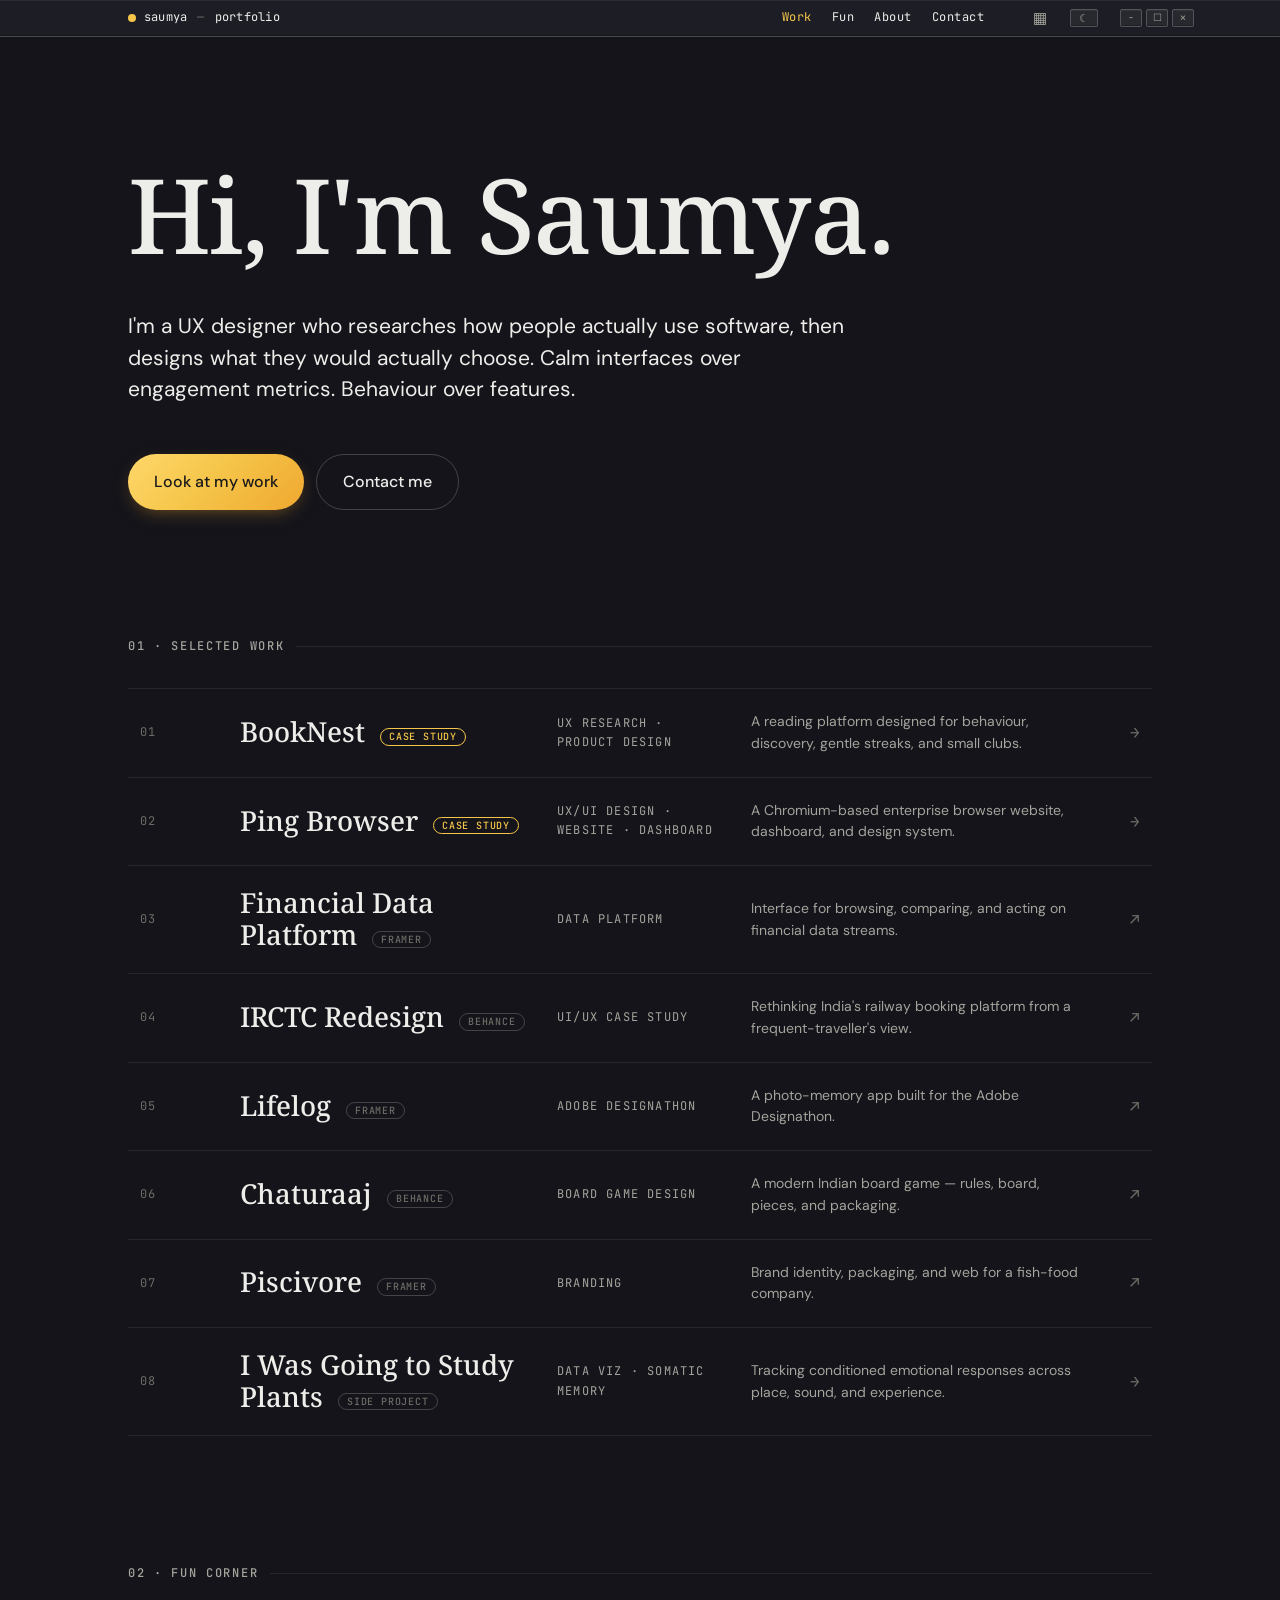
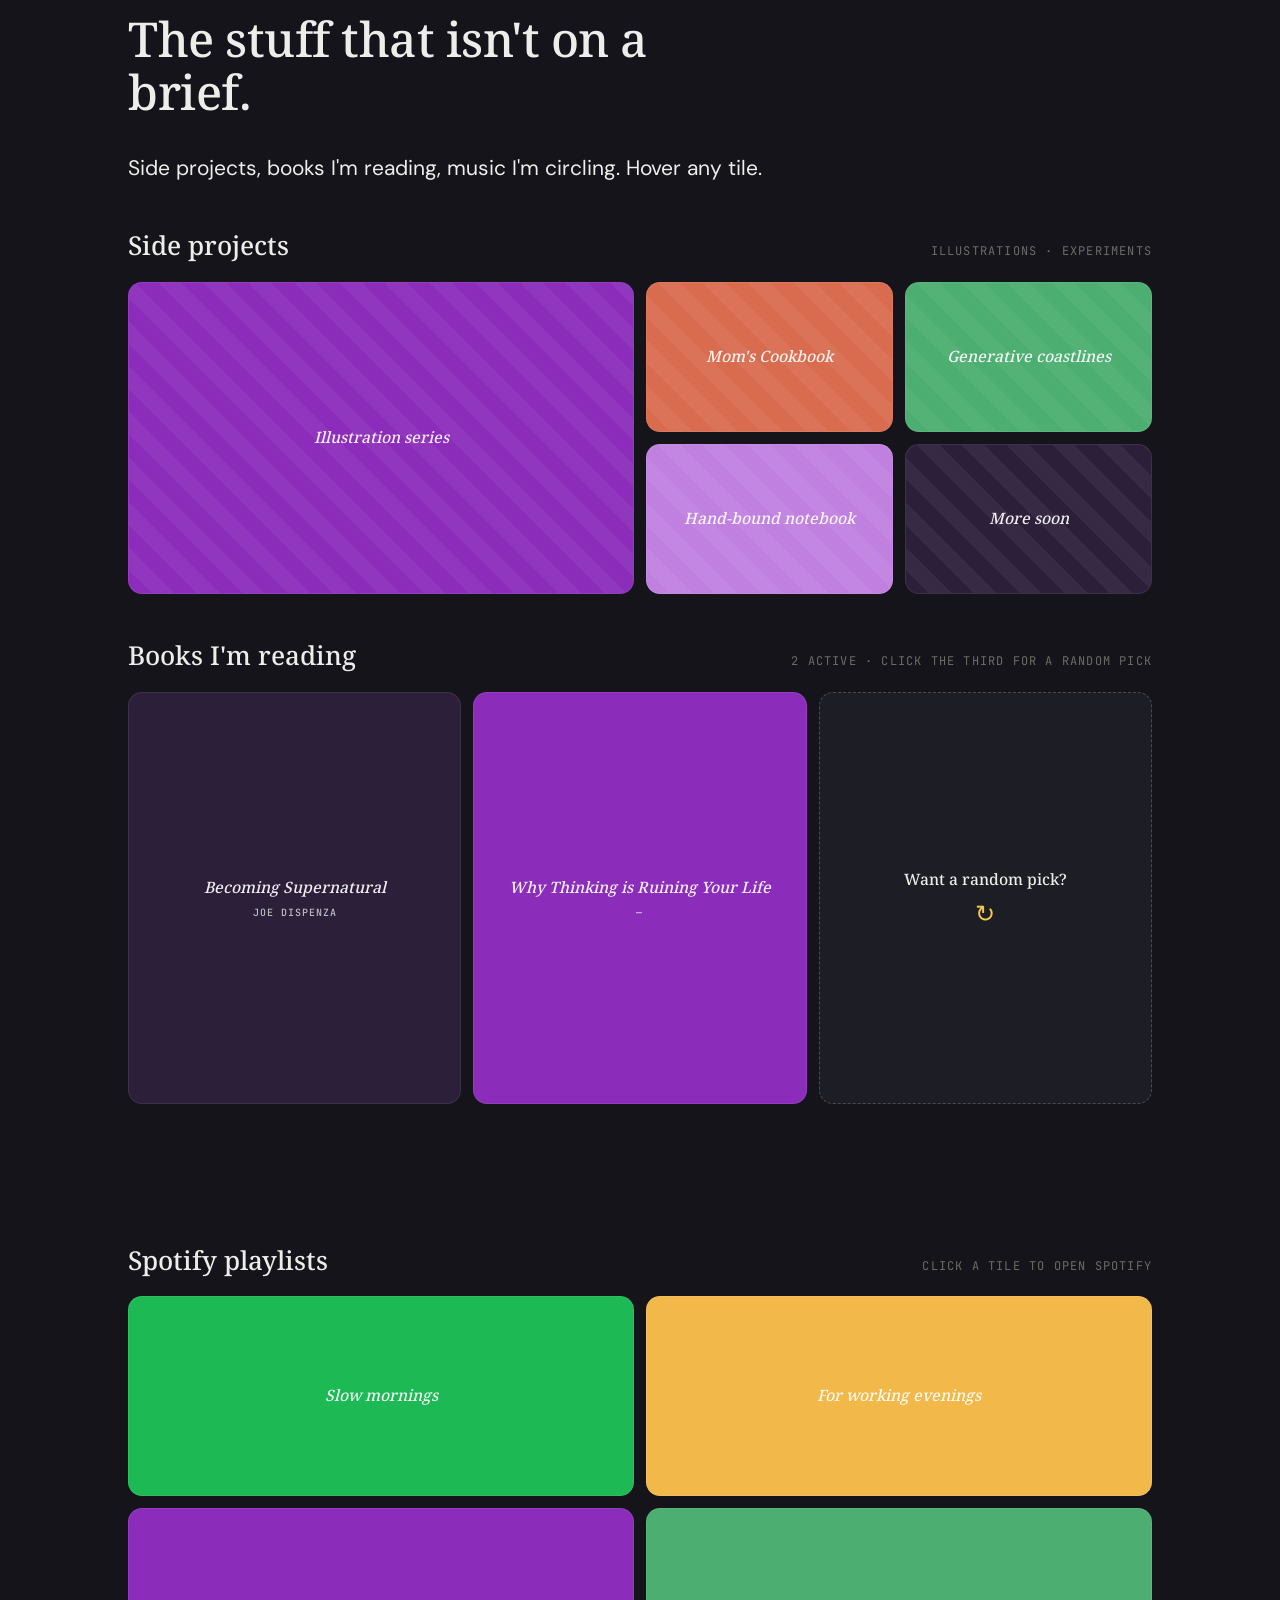
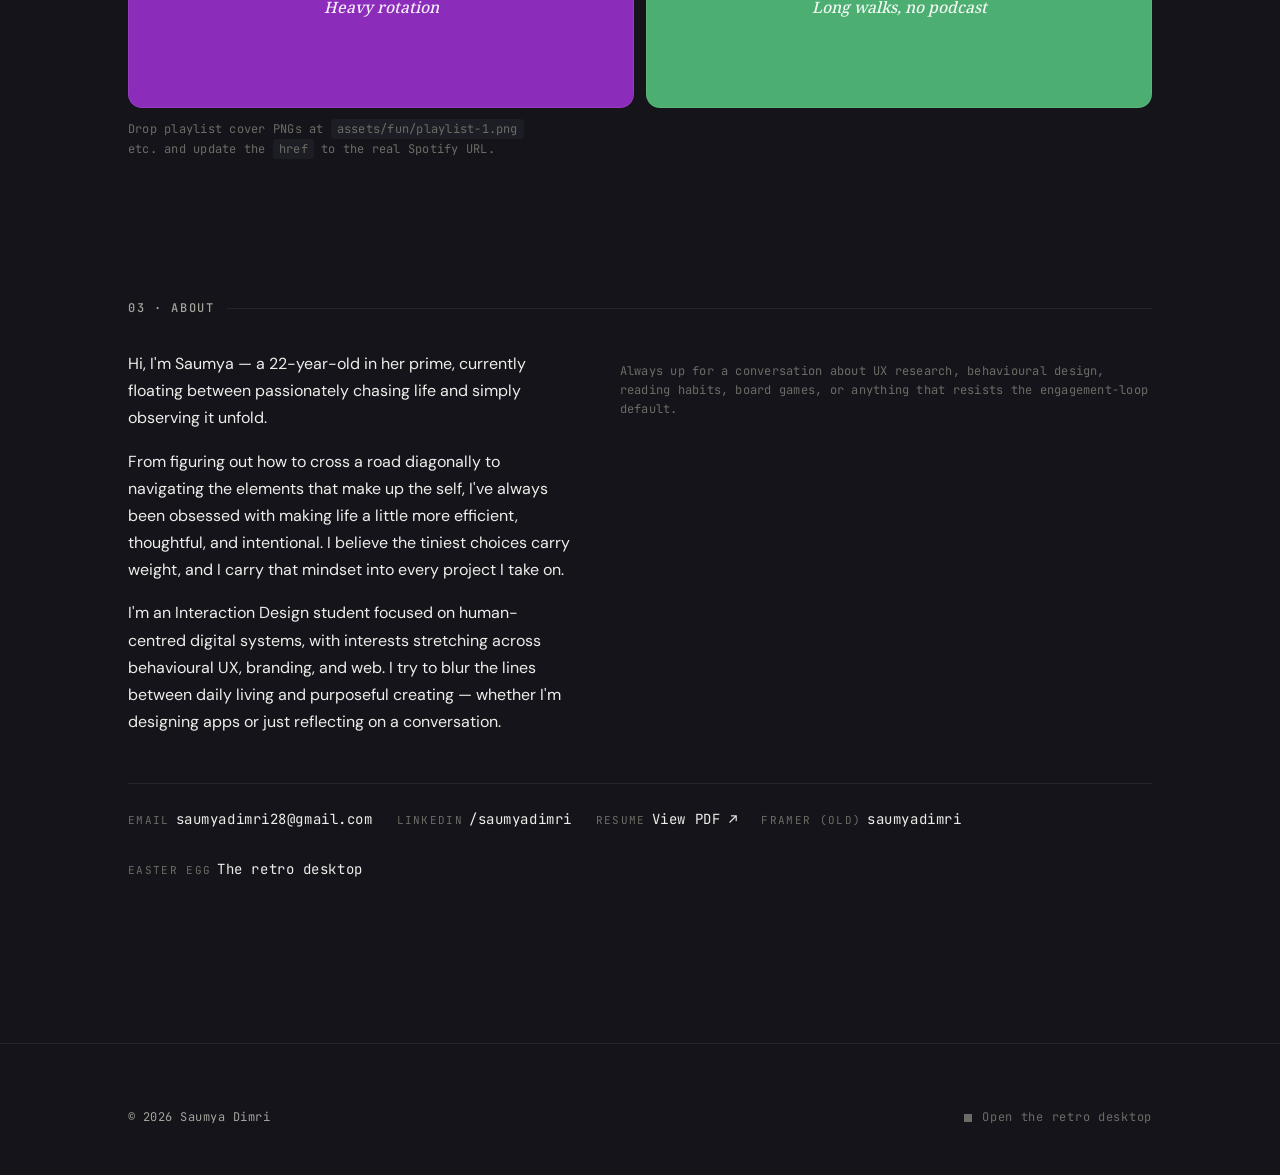
==== index.html @ f55a9c48 "new" ====
<!DOCTYPE html>
<html lang="en">
<head>
  <meta charset="UTF-8" />
  <meta name="viewport" content="width=device-width, initial-scale=1.0" />
  <title>Saumya Dimri — Portfolio</title>
  <link rel="preconnect" href="https://fonts.googleapis.com">
  <link rel="preconnect" href="https://fonts.gstatic.com" crossorigin>
  <link href="https://fonts.googleapis.com/css2?family=DM+Sans:opsz,wght@9..40,400;9..40,500;9..40,600;9..40,700&family=Noto+Serif+Lao:wght@300;400;500;600;700&family=JetBrains+Mono:wght@400;500&display=swap" rel="stylesheet">
  <link rel="stylesheet" href="design-system.css">
  <style>
    /* ─────────────────────────────────────────────
       Homepage-specific styles
       Built on design-system tokens. Editorial layout.
       ───────────────────────────────────────────── */

    /* ---- View mode toggle & switching ---- */
    .tb-view {
      display: flex;
      align-items: center;
      justify-content: center;
      width: 28px;
      height: 28px;
      padding: 0;
      background: transparent;
      border: 0;
      cursor: pointer;
      color: var(--ink-soft);
      transition: color 0.2s;
      position: relative;
    }
    .tb-view:hover { color: var(--ink); }
    .tb-view .glyph {
      position: absolute;
      font-size: 15px;
      transition: opacity 0.3s, transform 0.3s;
    }
    /* Default: scroll mode, show desktop icon */
    .tb-view .icon-scroll { opacity: 0; transform: scale(0.8); }
    .tb-view .icon-desktop { opacity: 1; transform: scale(1); }
    /* Desktop mode active: show scroll icon */
    [data-view="desktop"] .tb-view .icon-scroll { opacity: 1; transform: scale(1); }
    [data-view="desktop"] .tb-view .icon-desktop { opacity: 0; transform: scale(0.8); }

    /* Hide scroll layout in desktop mode */
    [data-view="desktop"] .scroll-layout { display: none; }
    /* Hide desktop layout in scroll mode (default) */
    .desktop-layout { display: none; }
    [data-view="desktop"] .desktop-layout { display: flex; }

    /* ---- Hero ---- */
    .home-hero { padding-block: var(--sp-32) var(--sp-16); }
    .home-hero .display { line-height: 1.02; font-size: clamp(3.25rem, 7vw + 1rem, 6.5rem); }
    .home-hero .subtitle {
      font-family: var(--font-display);
      font-style: italic;
      font-weight: 300;
      font-size: clamp(1.25rem, 0.6vw + 1rem, 1.625rem);
      color: var(--ink-soft);
      margin-top: var(--sp-3);
    }
    .home-hero .lead { margin-top: var(--sp-10); max-width: 52ch; }

    /* Hero CTAs */
    .hero-ctas {
      display: flex;
      gap: var(--sp-3);
      flex-wrap: wrap;
      margin-top: var(--sp-12);
    }
    .cta {
      display: inline-flex;
      align-items: center;
      gap: 8px;
      padding: 14px 26px;
      font-family: var(--font-body);
      font-size: 1rem;
      font-weight: 500;
      text-decoration: none;
      border-radius: 999px;
      transition: transform 0.25s ease, background 0.3s ease, color 0.2s ease, box-shadow 0.3s ease, border-color 0.25s ease;
      will-change: transform;
    }

    /* Primary — subtle amber gradient, always dark text for readability */
    .cta-primary {
      background: linear-gradient(135deg, #ffd76b 0%, #f5c64a 45%, #f0a830 100%);
      color: #1a1a1a;
      box-shadow: 0 6px 20px -8px rgba(245, 168, 48, 0.55);
    }
    .cta-primary:hover {
      transform: translateY(-2px);
      background: linear-gradient(135deg, #ffe084 0%, #f7cf55 45%, #f3b13c 100%);
      box-shadow: 0 14px 32px -10px rgba(245, 168, 48, 0.65);
      color: #1a1a1a;
    }
    .cta-primary:active { transform: translateY(0); }

    /* Secondary — ghost */
    .cta-ghost {
      background: transparent;
      color: var(--ink);
      border: 1px solid var(--rule-strong);
    }
    .cta-ghost:hover {
      background: var(--ink);
      color: var(--paper);
      transform: translateY(-2px);
      border-color: var(--ink);
    }

    /* Pulsing live dot accent */
    .live-dot {
      display: inline-block;
      width: 8px; height: 8px;
      border-radius: 50%;
      background: var(--accent);
      margin-right: 6px;
      vertical-align: 2px;
      animation: live 2.4s ease-in-out infinite;
    }
    @keyframes live {
      0%, 100% { opacity: 1; transform: scale(1); }
      50% { opacity: 0.5; transform: scale(0.85); }
    }
    @media (prefers-reduced-motion: reduce) {
      .live-dot { animation: none; }
    }

    /* ---- Section markers (reused from design system, with bigger heading) ---- */
    .home-section { padding-block: var(--sp-16); }
    .home-section h2.h1 { margin-top: var(--sp-2); margin-bottom: var(--sp-8); }

    /* ---- Featured case study cards ---- */
    .featured {
      display: grid;
      grid-template-columns: 1.1fr 1fr;
      gap: var(--sp-12);
      align-items: center;
      padding-block: var(--sp-6);
      border-bottom: 1px solid var(--rule);
    }
    .featured:last-of-type { border-bottom: none; }
    /* Alternate: flip image to right on even cards */
    .featured.flip { grid-template-columns: 1fr 1.1fr; }
    .featured.flip .featured-text { order: -1; }
    @media (max-width: 860px) {
      .featured,
      .featured.flip { grid-template-columns: 1fr; gap: var(--sp-6); }
      .featured.flip .featured-text { order: 0; }
    }
    .featured a { text-decoration: none; color: inherit; display: block; }

    /* Work row thumbnails */
    .work-row .work-thumb {
      grid-area: thumb;
      width: 0;
      height: 0;
      object-fit: cover;
      border-radius: 6px;
      border: 1px solid var(--rule);
      background:
        linear-gradient(135deg, rgba(245, 198, 74, 0.2), rgba(76, 174, 112, 0.12)),
        var(--paper-2);
      flex-shrink: 0;
      display: block;
      opacity: 0;
      pointer-events: none;
      transform: translateX(-8px) scale(0.96);
      box-shadow: 0 18px 42px -18px rgba(0, 0, 0, 0.55);
      transition:
        width 0.26s ease,
        height 0.26s ease,
        opacity 0.22s ease,
        transform 0.26s ease;
    }
    .featured .featured-art {
      border-radius: var(--r-3);
      overflow: hidden;
      background: var(--paper-2);
      transition: transform 0.5s cubic-bezier(0.34, 1.4, 0.64, 1), box-shadow 0.4s ease;
    }
    .featured a:hover .featured-art {
      transform: translateY(-4px);
      box-shadow: 0 24px 56px -16px rgba(0,0,0,0.5);
    }
    .featured img { width: 100%; height: auto; display: block; }
    .featured-text .case-title {
      font-family: var(--font-display);
      font-weight: 500;
      font-size: clamp(2rem, 2.6vw + 1rem, 3rem);
      line-height: 1.05;
      color: var(--ink);
      margin: var(--sp-3) 0 var(--sp-4);
    }
    .featured-text .case-meta {
      font-family: var(--font-mono);
      font-size: var(--fs-meta);
      letter-spacing: 0.1em;
      text-transform: uppercase;
      color: var(--ink-soft);
      margin-bottom: var(--sp-4);
    }
    .featured-text .case-desc {
      font-size: var(--fs-lead);
      line-height: 1.55;
      color: var(--ink);
      max-width: 50ch;
      margin-bottom: var(--sp-6);
    }
    .featured-text .case-cta {
      display: inline-flex;
      align-items: center;
      gap: 8px;
      font-family: var(--font-mono);
      font-size: var(--fs-small);
      letter-spacing: 0.08em;
      text-transform: uppercase;
      color: var(--ink);
      text-decoration: none;
      padding-bottom: 4px;
      border-bottom: 1px solid var(--ink);
      transition: color 0.2s, border-color 0.2s, transform 0.2s;
    }
    .featured-text a:hover .case-cta {
      color: var(--accent-ink);
      border-color: var(--accent);
      transform: translateX(4px);
    }

    /* ---- Editorial work list ---- */
    .work-list {
      margin-top: var(--sp-6);
      border-top: 1px solid var(--rule);
    }
    .work-row {
      position: relative;
      display: grid;
      grid-template-columns: 52px 0 minmax(190px, 1fr) 170px minmax(220px, 1.15fr) 28px;
      grid-template-areas: "idx thumb name cat blurb arrow";
      gap: var(--sp-6);
      align-items: center;
      padding: calc(var(--sp-5) + 2px) var(--sp-3);
      border-bottom: 1px solid var(--rule);
      text-decoration: none;
      color: inherit;
      transition:
        background 0.24s ease,
        grid-template-columns 0.28s ease;
    }
    /* Stronger hover state: accent left bar + bg shift + color flip */
    .work-row::before {
      content: '';
      position: absolute;
      left: 0; top: 0; bottom: 0;
      width: 3px;
      background: var(--accent);
      transform: scaleY(0);
      transform-origin: top;
      transition: transform 0.24s ease;
    }
    .work-row:hover,
    .work-row:focus-visible {
      background: var(--paper-2);
      grid-template-columns: 52px 132px minmax(170px, 0.85fr) 150px minmax(180px, 0.95fr) 28px;
    }
    .work-row:hover::before { transform: scaleY(1); }
    .work-row:hover .work-thumb,
    .work-row:focus-visible .work-thumb {
      width: 132px;
      height: 82px;
      opacity: 1;
      transform: translateX(0) scale(1);
    }
    .work-row .idx {
      grid-area: idx;
      font-family: var(--font-mono);
      font-size: var(--fs-meta);
      color: var(--ink-faint);
      letter-spacing: 0.08em;
      transition: color 0.3s;
    }
    .work-row:hover .idx { color: var(--accent); }
    .work-row .name {
      grid-area: name;
      font-family: var(--font-display);
      font-weight: 500;
      font-size: clamp(1.375rem, 0.9vw + 1rem, 1.875rem);
      color: var(--ink);
      line-height: 1.15;
      transition: color 0.3s;
    }
    .work-row:hover .name { color: var(--accent-ink); }
    [data-theme="dark"] .work-row:hover .name,
    :root:not([data-theme="light"]) .work-row:hover .name { color: var(--accent); }
    .work-row .cat {
      grid-area: cat;
      font-family: var(--font-mono);
      font-size: var(--fs-meta);
      letter-spacing: 0.1em;
      text-transform: uppercase;
      color: var(--ink-soft);
    }
    .work-row .blurb {
      grid-area: blurb;
      font-size: var(--fs-small);
      line-height: 1.55;
      color: var(--ink-soft);
    }
    .work-row .arrow {
      grid-area: arrow;
      font-family: var(--font-mono);
      color: var(--ink-faint);
      transition: transform 0.24s ease, color 0.24s ease;
      text-align: right;
    }
    .work-row:hover .arrow { color: var(--accent); transform: translateX(3px); }
    .work-row .ext-tag {
      display: inline-block;
      font-family: var(--font-mono);
      font-size: 0.625rem;
      padding: 2px 8px;
      border: 1px solid var(--rule-strong);
      border-radius: 999px;
      color: var(--ink-faint);
      letter-spacing: 0.08em;
      text-transform: uppercase;
      margin-left: 8px;
      vertical-align: 2px;
    }
    .work-row .ext-tag.featured {
      color: var(--accent);
      border-color: var(--accent);
    }
    @media (max-width: 860px) {
      .work-row {
        grid-template-columns: 40px 1fr 24px;
        grid-template-areas:
          "idx name arrow"
          ".   cat  ."
          ".   blurb .";
        row-gap: var(--sp-2);
      }
      .work-row .idx   { grid-area: idx; }
      .work-row .work-thumb {
        display: none;
      }
      .work-row .name  { grid-area: name; }
      .work-row .cat   { grid-area: cat; }
      .work-row .blurb { grid-area: blurb; }
      .work-row .arrow { grid-area: arrow; align-self: start; }
    }


    /* ---- Fun Corner — bento style ---- */
    .fun-sub { margin-top: var(--sp-12); }
    .fun-cat-head {
      display: flex;
      align-items: baseline;
      justify-content: space-between;
      gap: var(--sp-4);
      margin-bottom: var(--sp-5);
      flex-wrap: wrap;
    }
    .fun-cat-head h3 {
      font-family: var(--font-display);
      font-weight: 500;
      font-size: clamp(1.25rem, 0.8vw + 1rem, 1.625rem);
      line-height: 1.15;
      margin: 0;
      color: var(--ink);
    }
    .fun-cat-head .meta {
      font-family: var(--font-mono);
      font-size: var(--fs-meta);
      letter-spacing: 0.1em;
      text-transform: uppercase;
      color: var(--ink-faint);
    }

    /* Bento grid */
    .bento {
      display: grid;
      gap: var(--sp-3);
    }
    .bento.cols-4 { grid-template-columns: repeat(4, 1fr); grid-auto-rows: 150px; }
    .bento.cols-3 { grid-template-columns: repeat(3, 1fr); grid-auto-rows: 200px; }
    .bento.cols-2 { grid-template-columns: repeat(2, 1fr); grid-auto-rows: 200px; }
    @media (max-width: 720px) {
      .bento.cols-4, .bento.cols-3 { grid-template-columns: repeat(2, 1fr); }
      .bento.cols-2 { grid-template-columns: 1fr; }
      .bento-tile.lg, .bento-tile.wide, .bento-tile.tall {
        grid-column: span 2; grid-row: span 1;
      }
      .bento-tile.tall { grid-row: span 2; grid-column: span 1; }
    }

    .bento-tile {
      position: relative;
      border-radius: 14px;
      overflow: hidden;
      background: var(--c, var(--paper-2));
      border: 1px solid var(--rule);
      display: block;
      text-decoration: none;
      color: inherit;
      transition: transform 0.4s cubic-bezier(0.34, 1.4, 0.64, 1), border-color 0.3s;
      cursor: pointer;
    }
    .bento-tile:hover { transform: translateY(-4px); border-color: var(--rule-strong); }
    .bento-tile.lg   { grid-column: span 2; grid-row: span 2; }
    .bento-tile.wide { grid-column: span 2; }
    .bento-tile.tall { grid-row: span 2; }

    /* Background image (cover) */
    .bento-tile .bg-img {
      position: absolute;
      inset: 0;
      width: 100%;
      height: 100%;
      object-fit: cover;
      display: block;
      transition: transform 0.7s ease;
      z-index: 1;
    }
    .bento-tile:hover .bg-img { transform: scale(1.06); }

    /* Stand-in visual when image is missing */
    .bento-tile .stand-in {
      position: absolute;
      inset: 0;
      display: flex;
      flex-direction: column;
      align-items: center;
      justify-content: center;
      gap: var(--sp-1);
      padding: var(--sp-4);
      text-align: center;
      font-family: var(--font-display);
      font-weight: 500;
      font-style: italic;
      font-size: clamp(0.875rem, 0.6vw + 0.5rem, 1.25rem);
      color: rgba(255,255,255,0.92);
      line-height: 1.3;
      z-index: 0;
    }
    .bento-tile .stand-in .author {
      font-family: var(--font-mono);
      font-style: normal;
      font-size: 0.625rem;
      letter-spacing: 0.1em;
      text-transform: uppercase;
      color: rgba(255,255,255,0.7);
      margin-top: 4px;
    }

    /* Subtle diagonal pattern over solid-color tiles */
    .bento-tile.pattern::before {
      content: '';
      position: absolute; inset: 0;
      background:
        repeating-linear-gradient(45deg, transparent 0, transparent 16px,
                                  rgba(255,255,255,0.05) 16px, rgba(255,255,255,0.05) 32px);
      z-index: 0;
    }

    /* Hover overlay — description appears over the image */
    .bento-tile .overlay {
      position: absolute;
      inset: 0;
      display: flex;
      flex-direction: column;
      justify-content: flex-end;
      padding: var(--sp-4);
      color: #fff;
      background: linear-gradient(to top,
                                  rgba(15,15,20,0.94) 0%,
                                  rgba(15,15,20,0.6) 45%,
                                  rgba(15,15,20,0.1) 80%,
                                  transparent 100%);
      opacity: 0;
      transform: translateY(6px);
      transition: opacity 0.35s ease, transform 0.4s cubic-bezier(0.34, 1.4, 0.64, 1);
      z-index: 3;
    }
    .bento-tile:hover .overlay { opacity: 1; transform: translateY(0); }
    .bento-tile .overlay h4 {
      font-family: var(--font-display);
      font-weight: 500;
      font-size: 1.125rem;
      line-height: 1.2;
      margin: 0 0 4px;
      color: #fff;
    }
    .bento-tile .overlay p {
      font-size: 0.8125rem;
      line-height: 1.45;
      margin: 0;
      color: rgba(255,255,255,0.88);
    }

    /* Click-for-rec interactive tile */
    .bento-tile.is-button {
      background: var(--paper-2);
      border: 1px dashed var(--rule-strong);
      cursor: pointer;
    }
    .bento-tile.is-button .stand-in { color: var(--ink); font-style: normal; }
    .bento-tile.is-button .stand-in .arrow {
      font-family: var(--font-mono);
      font-style: normal;
      color: var(--accent);
      font-size: 1.5rem;
      line-height: 1;
      margin-top: var(--sp-2);
      transition: transform 0.3s cubic-bezier(0.34, 1.56, 0.64, 1);
    }
    .bento-tile.is-button:hover .stand-in .arrow { transform: rotate(20deg) translateX(4px); }
    .bento-tile.is-button .overlay {
      background: linear-gradient(to top,
                                  rgba(245,198,74,0.95) 0%,
                                  rgba(245,198,74,0.4) 50%,
                                  transparent 100%);
    }
    .bento-tile.is-button .overlay h4,
    .bento-tile.is-button .overlay p { color: #1a1a1a; }

    /* Book recommendation result */
    .book-rec-result {
      margin-top: var(--sp-4);
      padding: var(--sp-4) var(--sp-5);
      background: var(--paper-2);
      border: 1px solid var(--rule-strong);
      border-radius: var(--r-3);
      font-family: var(--font-body);
      font-size: var(--fs-small);
      line-height: 1.55;
      color: var(--ink);
      max-width: 56ch;
      opacity: 0;
      transform: translateY(6px);
      transition: opacity 0.3s ease, transform 0.4s cubic-bezier(0.34, 1.4, 0.64, 1);
      pointer-events: none;
    }
    .book-rec-result.is-visible {
      opacity: 1; transform: translateY(0); pointer-events: auto;
    }
    .book-rec-result strong { color: var(--accent-ink); }
    [data-theme="dark"] .book-rec-result strong,
    :root:not([data-theme="light"]) .book-rec-result strong { color: var(--accent); }
    .book-rec-result .lbl {
      display: block;
      font-family: var(--font-mono);
      font-size: var(--fs-meta);
      letter-spacing: 0.14em;
      text-transform: uppercase;
      color: var(--ink-faint);
      margin-bottom: var(--sp-1);
    }

    /* ---- About ---- */
    .about .prose { max-width: 60ch; }
    .about .prose p { line-height: 1.7; margin: 0 0 var(--sp-4); }
    .contact-links {
      display: flex;
      flex-wrap: wrap;
      gap: var(--sp-6);
      margin-top: var(--sp-8);
      padding-top: var(--sp-6);
      border-top: 1px solid var(--rule);
    }
    .contact-links a {
      font-family: var(--font-mono);
      font-size: var(--fs-small);
      color: var(--ink);
      text-decoration: none;
      letter-spacing: 0.04em;
      display: inline-flex;
      align-items: baseline;
      gap: 6px;
      border-bottom: 1px solid transparent;
      padding-bottom: 2px;
      transition: color 0.2s, border-color 0.2s;
    }
    .contact-links a:hover { color: var(--accent-ink); border-bottom-color: var(--accent); }
    .contact-links a .platform {
      font-size: 0.6875rem;
      letter-spacing: 0.12em;
      text-transform: uppercase;
      color: var(--ink-faint);
    }

    /* ---- Retro Easter egg link ---- */
    .easter-egg {
      display: inline-flex;
      align-items: center;
      gap: 8px;
      font-family: var(--font-mono);
      font-size: var(--fs-meta);
      color: var(--ink-faint);
      text-decoration: none;
      letter-spacing: 0.06em;
      transition: color 0.2s;
    }
    .easter-egg:hover { color: var(--accent); }
    .easter-egg::before {
      content: '';
      display: inline-block;
      width: 12px; height: 12px;
      background: var(--ink-faint);
      box-shadow: inset 0 0 0 2px var(--paper);
      transition: background 0.2s;
    }
    .easter-egg:hover::before { background: var(--accent); }

    /* ─────────────────────────────────────────────
       Desktop Mode
       ───────────────────────────────────────────── */
    .desktop-layout {
      position: fixed;
      inset: 60px 0 56px 0; /* Below title bar, above taskbar */
      background:
        repeating-linear-gradient(0deg, transparent 0, transparent 39px, rgba(255,255,255,0.02) 39px, rgba(255,255,255,0.02) 40px),
        repeating-linear-gradient(90deg, transparent 0, transparent 39px, rgba(255,255,255,0.02) 39px, rgba(255,255,255,0.02) 40px),
        var(--paper);
      padding: var(--sp-6);
      overflow: hidden;
    }
    [data-theme="light"] .desktop-layout {
      background:
        repeating-linear-gradient(0deg, transparent 0, transparent 39px, rgba(0,0,0,0.02) 39px, rgba(0,0,0,0.02) 40px),
        repeating-linear-gradient(90deg, transparent 0, transparent 39px, rgba(0,0,0,0.02) 39px, rgba(0,0,0,0.02) 40px),
        var(--paper);
    }

    .desktop-folders {
      display: grid;
      grid-template-columns: repeat(auto-fill, 120px);
      grid-auto-rows: 110px;
      gap: var(--sp-4);
      align-content: start;
      justify-content: start;
      padding: var(--sp-4);
    }
    @media (max-width: 600px) {
      .desktop-folders { grid-template-columns: repeat(auto-fill, 100px); grid-auto-rows: 100px; }
    }

    .folder {
      display: flex;
      flex-direction: column;
      align-items: center;
      gap: var(--sp-3);
      cursor: pointer;
      text-decoration: none;
      color: inherit;
      padding: var(--sp-4);
      border-radius: var(--r-3);
      transition: background 0.25s ease, transform 0.3s cubic-bezier(0.34, 1.4, 0.64, 1);
    }
    .folder:hover {
      background: rgba(255,255,255,0.04);
      transform: translateY(-4px);
    }
    [data-theme="light"] .folder:hover { background: rgba(0,0,0,0.03); }

    .folder-icon {
      width: 72px;
      height: 72px;
      background: var(--paper-2);
      border: 1.5px solid var(--rule-strong);
      border-radius: 8px;
      display: flex;
      align-items: center;
      justify-content: center;
      font-size: 2rem;
      color: var(--accent);
      position: relative;
      transition: border-color 0.25s, transform 0.3s cubic-bezier(0.34, 1.4, 0.64, 1);
    }
    .folder:hover .folder-icon {
      border-color: var(--accent);
      transform: scale(1.08);
    }
    .folder-icon::before {
      content: '';
      position: absolute;
      top: -6px;
      left: 8px;
      width: 24px;
      height: 8px;
      background: var(--paper-2);
      border: 1.5px solid var(--rule-strong);
      border-bottom: 0;
      border-radius: 4px 4px 0 0;
      transition: border-color 0.25s;
    }
    .folder:hover .folder-icon::before { border-color: var(--accent); }

    .folder-label {
      font-family: var(--font-body);
      font-size: var(--fs-small);
      font-weight: 500;
      color: var(--ink);
      text-align: center;
      line-height: 1.3;
    }

    /* Modal windows */
    .modal-backdrop {
      position: fixed;
      inset: 0;
      background: rgba(0,0,0,0.65);
      backdrop-filter: blur(4px);
      z-index: 100;
      display: none;
      align-items: center;
      justify-content: center;
      animation: fadeIn 0.25s ease;
    }
    .modal-backdrop.is-open { display: flex; }
    @keyframes fadeIn {
      from { opacity: 0; }
      to { opacity: 1; }
    }

    .modal-window {
      background: var(--paper);
      border: 1px solid var(--rule-strong);
      border-radius: var(--r-3);
      box-shadow: 0 24px 64px -16px rgba(0,0,0,0.7);
      width: 90vw;
      max-width: 900px;
      max-height: 80vh;
      display: flex;
      flex-direction: column;
      animation: slideUp 0.35s cubic-bezier(0.34, 1.4, 0.64, 1);
      overflow: hidden;
    }
    @keyframes slideUp {
      from { opacity: 0; transform: translateY(24px) scale(0.96); }
      to { opacity: 1; transform: translateY(0) scale(1); }
    }

    .modal-titlebar {
      display: flex;
      align-items: center;
      justify-content: space-between;
      padding: var(--sp-4) var(--sp-5);
      background: var(--paper-2);
      border-bottom: 1px solid var(--rule);
      cursor: move;
      user-select: none;
    }
    .modal-title {
      font-family: var(--font-display);
      font-weight: 500;
      font-size: 1.125rem;
      color: var(--ink);
      margin: 0;
    }
    .modal-close {
      width: 28px;
      height: 28px;
      display: flex;
      align-items: center;
      justify-content: center;
      background: transparent;
      border: 1px solid var(--rule);
      border-radius: 6px;
      color: var(--ink-soft);
      cursor: pointer;
      transition: background 0.2s, color 0.2s, border-color 0.2s;
      font-size: 16px;
      line-height: 1;
    }
    .modal-close:hover {
      background: var(--accent);
      color: #1a1a1a;
      border-color: var(--accent);
    }

    .modal-body {
      padding: var(--sp-8) var(--sp-6);
      overflow-y: auto;
      flex: 1;
    }
    .modal-body .container { max-width: 100%; padding: 0; }
    .modal-body .home-section { padding-block: var(--sp-8); }
    .modal-body .section-marker { margin-bottom: var(--sp-4); }

    /* Bottom Taskbar (Windows-style) */
    .taskbar {
      position: fixed;
      bottom: 0;
      left: 0;
      right: 0;
      height: 56px;
      background: var(--paper-2);
      border-top: 1px solid var(--rule-strong);
      display: none;
      align-items: center;
      gap: var(--sp-2);
      padding: 0 var(--sp-4);
      z-index: 200;
      box-shadow: 0 -4px 16px -8px rgba(0,0,0,0.4);
    }
    [data-view="desktop"] .taskbar { display: flex; }

    .taskbar-start {
      display: flex;
      align-items: center;
      gap: var(--sp-2);
    }

    .taskbar-view-toggle {
      display: flex;
      align-items: center;
      gap: 6px;
      padding: 8px 12px;
      background: var(--paper);
      border: 1px solid var(--rule);
      border-radius: 6px;
      font-family: var(--font-mono);
      font-size: var(--fs-meta);
      letter-spacing: 0.06em;
      text-transform: uppercase;
      color: var(--ink);
      cursor: pointer;
      transition: background 0.2s, border-color 0.2s, transform 0.15s;
    }
    .taskbar-view-toggle:hover {
      background: var(--sage);
      border-color: var(--rule-strong);
      transform: translateY(-1px);
    }
    .taskbar-view-toggle .icon {
      font-size: 14px;
      color: var(--accent);
    }

    .taskbar-windows {
      display: flex;
      align-items: center;
      gap: var(--sp-2);
      flex: 1;
      overflow-x: auto;
      scrollbar-width: none;
    }
    .taskbar-windows::-webkit-scrollbar { display: none; }

    .taskbar-window {
      display: flex;
      align-items: center;
      gap: 8px;
      padding: 8px 14px;
      background: var(--sage);
      border: 1px solid var(--rule);
      border-radius: 6px;
      font-family: var(--font-body);
      font-size: var(--fs-small);
      font-weight: 500;
      color: var(--ink-soft);
      cursor: pointer;
      transition: background 0.2s, border-color 0.2s, color 0.2s;
      white-space: nowrap;
      min-width: 140px;
      max-width: 200px;
    }
    .taskbar-window:hover {
      background: var(--sage-2);
      border-color: var(--rule-strong);
      color: var(--ink);
    }
    .taskbar-window.is-active {
      background: var(--accent-soft);
      border-color: var(--accent);
      color: var(--ink);
    }
    .taskbar-window .icon {
      font-size: 16px;
      flex-shrink: 0;
    }
    .taskbar-window .label {
      overflow: hidden;
      text-overflow: ellipsis;
    }

    .taskbar-end {
      display: flex;
      align-items: center;
      gap: var(--sp-3);
      margin-left: auto;
    }
    .taskbar-clock {
      font-family: var(--font-mono);
      font-size: var(--fs-small);
      color: var(--ink-soft);
      padding: 6px 10px;
      background: var(--paper);
      border: 1px solid var(--rule);
      border-radius: 6px;
    }
  </style>
</head>
<body>

<!-- ───────── Title bar ───────── -->
<header class="titlebar">
  <div class="titlebar-inner">
    <a class="tb-title" href="index.html">
      <span class="dot"></span>
      <span>saumya</span>
      <span class="sep">—</span>
      <span>portfolio</span>
    </a>
    <nav class="tb-menu">
      <a href="#work" class="is-active">Work</a>
      <a href="#fun">Fun</a>
      <a href="#about">About</a>
      <a href="#contact">Contact</a>
    </nav>
    <button class="tb-view" id="viewToggle" aria-label="Toggle scroll / desktop view">
      <span class="glyph icon-scroll">☰</span>
      <span class="glyph icon-desktop">▦</span>
    </button>
    <button class="tb-theme" id="themeToggle" aria-label="Toggle light / dark">
      <span class="glyph icon-moon">☾</span>
      <span class="glyph icon-sun">☀</span>
    </button>
    <div class="tb-controls" aria-hidden="true">
      <button title="Minimize"><span class="glyph">−</span></button>
      <button title="Maximize"><span class="glyph">☐</span></button>
      <button class="tb-close" title="Close"><span class="glyph">✕</span></button>
    </div>
  </div>
</header>

<!-- ═══════════════════════════════════════════════
     SCROLL LAYOUT (default)
     ═══════════════════════════════════════════════ -->
<div class="scroll-layout">

<!-- ───────── Hero ───────── -->
<header class="home-hero container">
  <h1 class="display">Hi, I'm Saumya.</h1>
  <p class="lead">
    I'm a UX designer who researches how people actually use software, then designs what they
    would actually choose. Calm interfaces over engagement metrics. Behaviour over features.
  </p>
  <div class="hero-ctas">
    <a href="#work"    class="cta cta-primary">Look at my work</a>
    <a href="#contact" class="cta cta-ghost">Contact me</a>
  </div>
</header>

<!-- ───────── Selected Work ───────── -->
<section class="container home-section" id="work">
  <div class="section-marker"><span class="eyebrow">01 · Selected Work</span></div>

  <div class="work-list">
    <a class="work-row" href="booknest.html">
      <span class="idx">01</span>
      <img class="work-thumb" src="assets/booknest/hero.png" alt="BookNest thumbnail" />
      <span class="name">BookNest <span class="ext-tag featured">Case study</span></span>
      <span class="cat">UX research · Product design</span>
      <span class="blurb">A reading platform designed for behaviour, discovery, gentle streaks, and small clubs.</span>
      <span class="arrow">→</span>
    </a>
    <a class="work-row" href="ping.html">
      <span class="idx">02</span>
      <img class="work-thumb" src="assets/ping/mockup.png" alt="Ping Browser thumbnail" />
      <span class="name">Ping Browser <span class="ext-tag featured">Case study</span></span>
      <span class="cat">UX/UI design · Website · Dashboard</span>
      <span class="blurb">A Chromium-based enterprise browser website, dashboard, and design system.</span>
      <span class="arrow">→</span>
    </a>
    <a class="work-row" href="https://saumyadimri.framer.website/data-platform" target="_blank" rel="noopener">
      <span class="idx">03</span>
      <img class="work-thumb" src="assets/financial data platform/thumbnail.png" alt="Financial Data Platform thumbnail" />
      <span class="name">Financial Data Platform <span class="ext-tag">Framer</span></span>
      <span class="cat">Data platform</span>
      <span class="blurb">Interface for browsing, comparing, and acting on financial data streams.</span>
      <span class="arrow">↗</span>
    </a>
    <a class="work-row" href="https://www.behance.net/gallery/202496381/IRCTC-Website-Redesign-UIUX-Case-Study" target="_blank" rel="noopener">
      <span class="idx">04</span>
      <img class="work-thumb" src="assets/IRCTC/Thumbnail.png" alt="IRCTC Redesign thumbnail" />
      <span class="name">IRCTC Redesign <span class="ext-tag">Behance</span></span>
      <span class="cat">UI/UX case study</span>
      <span class="blurb">Rethinking India's railway booking platform from a frequent-traveller's view.</span>
      <span class="arrow">↗</span>
    </a>
    <a class="work-row" href="https://saumyadimri.framer.website/lifelog" target="_blank" rel="noopener">
      <span class="idx">05</span>
      <img class="work-thumb" src="assets/lifelog/Thumbnail.png" alt="Lifelog thumbnail" />
      <span class="name">Lifelog <span class="ext-tag">Framer</span></span>
      <span class="cat">Adobe Designathon</span>
      <span class="blurb">A photo-memory app built for the Adobe Designathon.</span>
      <span class="arrow">↗</span>
    </a>
    <a class="work-row" href="https://www.behance.net/gallery/214995291/CHATURAAJ-Indian-Board-Game-design" target="_blank" rel="noopener">
      <span class="idx">06</span>
      <img class="work-thumb" src="assets/chaturaaj/DSC01945.JPG" alt="Chaturaaj thumbnail" />
      <span class="name">Chaturaaj <span class="ext-tag">Behance</span></span>
      <span class="cat">Board game design</span>
      <span class="blurb">A modern Indian board game — rules, board, pieces, and packaging.</span>
      <span class="arrow">↗</span>
    </a>
    <a class="work-row" href="https://saumyadimri.framer.website/piscivore" target="_blank" rel="noopener">
      <span class="idx">07</span>
      <img class="work-thumb" src="assets/piscivore/Thumbnail.png" alt="Piscivore thumbnail" />
      <span class="name">Piscivore <span class="ext-tag">Framer</span></span>
      <span class="cat">Branding</span>
      <span class="blurb">Brand identity, packaging, and web for a fish-food company.</span>
      <span class="arrow">↗</span>
    </a>
    <a class="work-row" href="dataviz.html">
      <span class="idx">08</span>
      <img class="work-thumb" src="assets/I was going to study plants/plant.jpeg" alt="Plant thumbnail" />
      <span class="name">I Was Going to Study Plants <span class="ext-tag">Side project</span></span>
      <span class="cat">Data viz · Somatic memory</span>
      <span class="blurb">Tracking conditioned emotional responses across place, sound, and experience.</span>
      <span class="arrow">→</span>
    </a>
  </div>
</section>

<!-- ───────── Fun Corner ───────── -->
<section class="container home-section" id="fun">
  <div class="section-marker"><span class="eyebrow">02 · Fun Corner</span></div>
  <h2 class="h1" style="max-width: 22ch;">The stuff that isn't on a brief.</h2>
  <p class="lead" style="margin-top: var(--sp-4); margin-bottom: var(--sp-6);">
    Side projects, books I'm reading, music I'm circling. Hover any tile.
  </p>

  <!-- ── Side projects ── -->
  <div class="fun-sub">
    <div class="fun-cat-head">
      <h3>Side projects</h3>
      <span class="meta">Illustrations · experiments</span>
    </div>
    <div class="bento cols-4">
      <article class="bento-tile lg pattern" style="--c: #8B2CBB;">
        <div class="stand-in">Illustration series</div>
        <div class="overlay">
          <h4>Illustration series</h4>
          <p>Procreate character studies and brush experiments.</p>
        </div>
      </article>
      <a class="bento-tile pattern" href="momscookbook.html" style="--c: #D96C4F;">
        <div class="stand-in">Mom's Cookbook</div>
        <div class="overlay">
          <h4>Mom's Cookbook</h4>
          <p>A family recipe book in progress.</p>
        </div>
      </a>
      <article class="bento-tile pattern" style="--c: #4CAE70;">
        <div class="stand-in">Generative coastlines</div>
        <div class="overlay">
          <h4>Generative coastlines</h4>
          <p>p5.js experiments with coastline algorithms.</p>
        </div>
      </article>
      <article class="bento-tile pattern" style="--c: #c080e0;">
        <div class="stand-in">Hand-bound notebook</div>
        <div class="overlay">
          <h4>Hand-bound notebook</h4>
          <p>A weekend bookbinding experiment.</p>
        </div>
      </article>
      <article class="bento-tile pattern" style="--c: #2B1F3A;">
        <div class="stand-in">More soon</div>
        <div class="overlay">
          <h4>More soon</h4>
          <p>Drop new side projects in as you make them.</p>
        </div>
      </article>
    </div>
  </div>

  <!-- ── Books ── -->
  <div class="fun-sub">
    <div class="fun-cat-head">
      <h3>Books I'm reading</h3>
      <span class="meta">2 active · click the third for a random pick</span>
    </div>
    <div class="bento cols-3">
      <article class="bento-tile tall" style="--c: #2B1F3A;">
        <img class="bg-img" src="assets/fun/becoming-supernatural.png" alt="" onerror="this.style.display='none'" />
        <div class="stand-in">Becoming Supernatural<span class="author">Joe Dispenza</span></div>
        <div class="overlay">
          <h4>Becoming Supernatural</h4>
          <p>Joe Dispenza · about the body remembering the future.</p>
        </div>
      </article>
      <article class="bento-tile tall" style="--c: #8B2CBB;">
        <img class="bg-img" src="assets/fun/why-thinking.png" alt="" onerror="this.style.display='none'" />
        <div class="stand-in">Why Thinking is Ruining Your Life<span class="author">—</span></div>
        <div class="overlay">
          <h4>Why Thinking is Ruining Your Life</h4>
          <p>Currently mid-chapter. Reserving judgment.</p>
        </div>
      </article>
      <button class="bento-tile tall is-button" id="bookRecBtn" type="button">
        <div class="stand-in">Want a random pick?<span class="arrow">↻</span></div>
        <div class="overlay">
          <h4>Roll the dice</h4>
          <p>Tap for a book recommendation from the rotation.</p>
        </div>
      </button>
    </div>
    <div class="book-rec-result" id="bookRecResult" aria-live="polite">
      <span class="lbl">Pick</span>
      <strong>—</strong>
    </div>
  </div>

  <!-- ── Spotify playlists ── -->
  <div class="fun-sub">
    <div class="fun-cat-head">
      <h3>Spotify playlists</h3>
      <span class="meta">Click a tile to open Spotify</span>
    </div>
    <div class="bento cols-2">
      <a class="bento-tile" href="https://open.spotify.com/playlist/37i9dQZF1DXcBWIGoYBM5M" target="_blank" rel="noopener" style="--c: #1DB954;">
        <img class="bg-img" src="assets/fun/playlist-1.png" alt="" onerror="this.style.display='none'" />
        <div class="stand-in">Slow mornings</div>
        <div class="overlay">
          <h4>Slow mornings</h4>
          <p>Acoustic, indie folk · 38 tracks</p>
        </div>
      </a>
      <a class="bento-tile" href="https://open.spotify.com/playlist/37i9dQZF1DX3rxVfibe1L0" target="_blank" rel="noopener" style="--c: #F3B84A;">
        <img class="bg-img" src="assets/fun/playlist-2.png" alt="" onerror="this.style.display='none'" />
        <div class="stand-in">For working evenings</div>
        <div class="overlay">
          <h4>For working evenings</h4>
          <p>Prateek Kuhad, lo-fi · 42 tracks</p>
        </div>
      </a>
      <a class="bento-tile" href="https://open.spotify.com/playlist/37i9dQZF1DWWQRwui0ExPn" target="_blank" rel="noopener" style="--c: #8B2CBB;">
        <img class="bg-img" src="assets/fun/playlist-3.png" alt="" onerror="this.style.display='none'" />
        <div class="stand-in">Heavy rotation</div>
        <div class="overlay">
          <h4>Heavy rotation</h4>
          <p>Wallows, Phoebe, Hozier · 51 tracks</p>
        </div>
      </a>
      <a class="bento-tile" href="https://open.spotify.com/playlist/37i9dQZF1DX4sWSpwq3LiO" target="_blank" rel="noopener" style="--c: #4CAE70;">
        <img class="bg-img" src="assets/fun/playlist-4.png" alt="" onerror="this.style.display='none'" />
        <div class="stand-in">Long walks, no podcast</div>
        <div class="overlay">
          <h4>Long walks, no podcast</h4>
          <p>Ambient, peaceful piano · 28 tracks</p>
        </div>
      </a>
    </div>
    <p class="figure-caption" style="margin-top: var(--sp-3); max-width: 60ch;">
      Drop playlist cover PNGs at <code style="font-family: var(--font-mono); font-size: 0.75rem; padding: 2px 6px; background: var(--paper-2); border-radius: 4px;">assets/fun/playlist-1.png</code> etc. and update the
      <code style="font-family: var(--font-mono); font-size: 0.75rem; padding: 2px 6px; background: var(--paper-2); border-radius: 4px;">href</code> to the real Spotify URL.
    </p>
  </div>
</section>

<!-- ───────── About ───────── -->
<section class="container home-section about" id="about">
  <div class="section-marker"><span class="eyebrow">03 · About</span></div>
  <div class="two-col">
    <div class="prose">
      <p>
        Hi, I'm Saumya — a 22-year-old in her prime, currently floating between passionately
        chasing life and simply observing it unfold.
      </p>
      <p>
        From figuring out how to cross a road diagonally to navigating the elements that make
        up the self, I've always been obsessed with making life a little more efficient,
        thoughtful, and intentional. I believe the tiniest choices carry weight, and I carry
        that mindset into every project I take on.
      </p>
      <p>
        I'm an Interaction Design student focused on human-centred digital systems, with
        interests stretching across behavioural UX, branding, and web. I try to blur the lines
        between daily living and purposeful creating — whether I'm designing apps or just
        reflecting on a conversation.
      </p>
    </div>
    <div>
      <p class="figure-caption">
        Always up for a conversation about UX research, behavioural design, reading habits,
        board games, or anything that resists the engagement-loop default.
      </p>
    </div>
  </div>

  <div class="contact-links" id="contact">
    <a href="mailto:saumyadimri28@gmail.com"><span class="platform">Email</span> saumyadimri28@gmail.com</a>
    <a href="https://www.linkedin.com/in/saumyadimri/" target="_blank" rel="noopener"><span class="platform">LinkedIn</span> /saumyadimri</a>
    <a href="https://drive.google.com/file/d/1gLmiocWv176E3KY-0CdGejZvzV-Gx7Ur/view?usp=sharing" target="_blank" rel="noopener"><span class="platform">Resume</span> View PDF ↗</a>
    <a href="https://saumyadimri.framer.website/" target="_blank" rel="noopener"><span class="platform">Framer (old)</span> saumyadimri</a>
    <a href="retro.html"><span class="platform">Easter egg</span> The retro desktop</a>
  </div>
</section>

<!-- ───────── Footer ───────── -->
<footer class="footer">
  <div class="footer-inner">
    <span>© 2026 Saumya Dimri</span>
    <a href="retro.html" class="easter-egg">Open the retro desktop</a>
  </div>
</footer>

</div>
<!-- End .scroll-layout -->

<!-- ═══════════════════════════════════════════════
     DESKTOP LAYOUT
     ═══════════════════════════════════════════════ -->
<div class="desktop-layout">
  <div class="desktop-folders">
    <button class="folder" data-modal="work" type="button">
      <div class="folder-icon">📁</div>
      <span class="folder-label">Case Studies</span>
    </button>
    <button class="folder" data-modal="fun" type="button">
      <div class="folder-icon">🎨</div>
      <span class="folder-label">Fun Corner</span>
    </button>
    <button class="folder" data-modal="about" type="button">
      <div class="folder-icon">👤</div>
      <span class="folder-label">About</span>
    </button>
  </div>
</div>

<!-- Modal windows -->
<div class="modal-backdrop" id="modalWork">
  <div class="modal-window">
    <div class="modal-titlebar">
      <h2 class="modal-title">Case Studies</h2>
      <button class="modal-close" data-close="work" aria-label="Close">✕</button>
    </div>
    <div class="modal-body" id="modalWorkContent"></div>
  </div>
</div>

<div class="modal-backdrop" id="modalFun">
  <div class="modal-window">
    <div class="modal-titlebar">
      <h2 class="modal-title">Fun Corner</h2>
      <button class="modal-close" data-close="fun" aria-label="Close">✕</button>
    </div>
    <div class="modal-body" id="modalFunContent"></div>
  </div>
</div>

<div class="modal-backdrop" id="modalAbout">
  <div class="modal-window">
    <div class="modal-titlebar">
      <h2 class="modal-title">About</h2>
      <button class="modal-close" data-close="about" aria-label="Close">✕</button>
    </div>
    <div class="modal-body" id="modalAboutContent"></div>
  </div>
</div>

<!-- Bottom Taskbar (Windows-style, shown only in desktop mode) -->
<div class="taskbar">
  <div class="taskbar-start">
    <button class="taskbar-view-toggle" id="taskbarViewToggle" type="button">
      <span class="icon">☰</span>
      <span>Scroll Mode</span>
    </button>
  </div>
  <div class="taskbar-windows" id="taskbarWindows">
    <!-- Window indicators appear here when folders are opened -->
  </div>
  <div class="taskbar-end">
    <div class="taskbar-clock" id="taskbarClock">--:--</div>
  </div>
</div>

<script>
  // Title bar theme toggle
  (function () {
    const root = document.documentElement;
    const KEY = 'theme';
    const saved = localStorage.getItem(KEY) || 'dark';
    root.dataset.theme = saved;
    const btn = document.getElementById('themeToggle');
    if (btn) btn.addEventListener('click', () => {
      const next = root.dataset.theme === 'light' ? 'dark' : 'light';
      root.dataset.theme = next;
      localStorage.setItem(KEY, next);
    });
  })();

  // View mode toggle (Scroll ↔ Desktop) - works from both title bar and taskbar
  (function () {
    const root = document.documentElement;
    const VIEW_KEY = 'view';
    const savedView = localStorage.getItem(VIEW_KEY) || 'scroll';
    root.dataset.view = savedView;

    function toggleView() {
      const nextView = root.dataset.view === 'scroll' ? 'desktop' : 'scroll';
      root.dataset.view = nextView;
      localStorage.setItem(VIEW_KEY, nextView);
    }

    // Title bar toggle
    const viewBtn = document.getElementById('viewToggle');
    if (viewBtn) viewBtn.addEventListener('click', toggleView);

    // Taskbar toggle
    const taskbarViewBtn = document.getElementById('taskbarViewToggle');
    if (taskbarViewBtn) taskbarViewBtn.addEventListener('click', toggleView);
  })();

  // Desktop mode: folder double-clicks, modal handling, taskbar integration
  (function () {
    const taskbarWindows = document.getElementById('taskbarWindows');
    const openWindows = new Set();

    // Window metadata
    const windowMeta = {
      work: { title: 'Case Studies', icon: '📁' },
      fun: { title: 'Fun Corner', icon: '🎨' },
      about: { title: 'About', icon: '👤' }
    };

    // Clone content from scroll layout into modals (only once on load)
    function cloneContentToModals() {
      const sections = [
        { id: 'work', target: 'modalWorkContent' },
        { id: 'fun', target: 'modalFunContent' },
        { id: 'about', target: 'modalAboutContent' }
      ];
      sections.forEach(({ id, target }) => {
        const section = document.getElementById(id);
        const targetEl = document.getElementById(target);
        if (section && targetEl && !targetEl.hasChildNodes()) {
          targetEl.appendChild(section.cloneNode(true));
        }
      });
    }

    // Update taskbar
    function updateTaskbar() {
      if (!taskbarWindows) return;
      taskbarWindows.innerHTML = '';
      openWindows.forEach(modalId => {
        const meta = windowMeta[modalId];
        if (!meta) return;
        const btn = document.createElement('button');
        btn.className = 'taskbar-window is-active';
        btn.innerHTML = `<span class="icon">${meta.icon}</span><span class="label">${meta.title}</span>`;
        btn.addEventListener('click', () => focusModal(modalId));
        taskbarWindows.appendChild(btn);
      });
    }

    // Open modal
    function openModal(modalId) {
      const modal = document.getElementById('modal' + modalId.charAt(0).toUpperCase() + modalId.slice(1));
      if (modal) {
        cloneContentToModals();
        modal.classList.add('is-open');
        document.body.style.overflow = 'hidden';
        openWindows.add(modalId);
        updateTaskbar();
      }
    }

    // Close modal
    function closeModal(modalId) {
      const modal = document.getElementById('modal' + modalId.charAt(0).toUpperCase() + modalId.slice(1));
      if (modal) {
        modal.classList.remove('is-open');
        document.body.style.overflow = '';
        openWindows.delete(modalId);
        updateTaskbar();
      }
    }

    // Focus modal (from taskbar click)
    function focusModal(modalId) {
      const modal = document.getElementById('modal' + modalId.charAt(0).toUpperCase() + modalId.slice(1));
      if (modal && modal.classList.contains('is-open')) {
        // Already open, just bring to front (z-index handled by DOM order)
        modal.style.zIndex = 101;
        setTimeout(() => { modal.style.zIndex = ''; }, 10);
      }
    }

    // Folder DOUBLE-CLICK handlers (not single click)
    document.querySelectorAll('.folder[data-modal]').forEach(folder => {
      folder.addEventListener('dblclick', () => {
        const modalId = folder.dataset.modal;
        openModal(modalId);
      });
    });

    // Close button handlers
    document.querySelectorAll('.modal-close[data-close]').forEach(btn => {
      btn.addEventListener('click', (e) => {
        e.stopPropagation();
        const modalId = btn.dataset.close;
        closeModal(modalId);
      });
    });

    // Close on backdrop click
    document.querySelectorAll('.modal-backdrop').forEach(backdrop => {
      backdrop.addEventListener('click', (e) => {
        if (e.target === backdrop) {
          const modalId = backdrop.id.replace('modal', '').toLowerCase();
          closeModal(modalId);
        }
      });
    });

    // ESC key to close
    document.addEventListener('keydown', (e) => {
      if (e.key === 'Escape') {
        document.querySelectorAll('.modal-backdrop.is-open').forEach(modal => {
          const modalId = modal.id.replace('modal', '').toLowerCase();
          closeModal(modalId);
        });
      }
    });
  })();

  // Taskbar clock
  (function () {
    const clock = document.getElementById('taskbarClock');
    if (!clock) return;
    function updateClock() {
      const now = new Date();
      const hours = String(now.getHours()).padStart(2, '0');
      const minutes = String(now.getMinutes()).padStart(2, '0');
      clock.textContent = `${hours}:${minutes}`;
    }
    updateClock();
    setInterval(updateClock, 1000);
  })();

  // Smooth scroll for in-page anchors
  document.querySelectorAll('a[href^="#"]').forEach(a => {
    a.addEventListener('click', (e) => {
      const id = a.getAttribute('href').slice(1);
      if (!id) return;
      const target = document.getElementById(id);
      if (target) {
        e.preventDefault();
        target.scrollIntoView({ behavior: 'smooth', block: 'start' });
      }
    });
  });

  // Random book recommendation
  (function () {
    const btn = document.getElementById('bookRecBtn');
    const out = document.getElementById('bookRecResult');
    if (!btn || !out) return;
    const recs = [
      { title: 'Atomic Habits', author: 'James Clear', why: 'if you keep making the same New Year resolution.' },
      { title: 'The Design of Everyday Things', author: 'Don Norman', why: 'if you ever blamed yourself for a confusing door.' },
      { title: 'Sapiens', author: 'Yuval Noah Harari', why: 'for a Sunday-long story of humanity.' },
      { title: 'Tiny Beautiful Things', author: 'Cheryl Strayed', why: 'when you need warmth dressed as advice.' },
      { title: 'A Little Life', author: 'Hanya Yanagihara', why: 'if you want a book to ruin you (kindly).' },
      { title: 'Hooked', author: 'Nir Eyal', why: 'to understand the apps you keep opening.' },
      { title: 'The Midnight Library', author: 'Matt Haig', why: 'when you keep wondering about the other version of you.' },
      { title: 'Klara and the Sun', author: 'Kazuo Ishiguro', why: 'a quiet, devastating story about attention.' },
      { title: 'Hooked on Reading?', author: 'Maria Konnikova', why: 'try this if BookNest got you thinking.' },
      { title: 'The Creative Act', author: 'Rick Rubin', why: 'short chapters, slow ideas.' },
      { title: 'Show Your Work', author: 'Austin Kleon', why: 'an antidote to perfectionism.' },
      { title: 'Steal Like an Artist', author: 'Austin Kleon', why: 'permission to copy, remix, and ship.' },
    ];
    btn.addEventListener('click', () => {
      const r = recs[Math.floor(Math.random() * recs.length)];
      out.querySelector('strong').textContent = `${r.title} — ${r.author}`;
      out.querySelector('.lbl').textContent = r.why;
      out.classList.add('is-visible');
    });
  })();

</script>

</body>
</html>
---- design-system.css ----
/* ============================================================
   Saumya — Portfolio Design System
   Shared tokens + components for case studies and homepage.
   Editorial whitespace + dense process callouts.
   Subtle Windows UI hints retained via mono meta + window-chrome image frames.
   ============================================================ */

/* ---- TOKENS ---- */
:root {
  /* Palette — dark editorial. Surfaces stack from page (darkest) → callout (lightest). */
  --paper:        #14141a;   /* page background */
  --paper-2:      #1d1d25;   /* lifted surface — titlebar, nested cards */
  --sage:         #28282f;   /* callout / contrast surface (kept name for compatibility) */
  --sage-2:       #3a3a44;   /* border on lifted surfaces */
  --ink:          #ededea;   /* primary text */
  --ink-soft:     #a4a49d;   /* secondary text */
  --ink-faint:    #6c6c66;   /* tertiary text, captions */
  --accent:       #f5c64a;   /* warm amber */
  --accent-soft:  rgba(245, 198, 74, 0.14);  /* accent surface — tag bg */
  --accent-ink:   #f5c64a;   /* accent text — same on dark */
  --rule:         rgba(255, 255, 255, 0.08);
  --rule-strong:  rgba(255, 255, 255, 0.20);
  --selection:    rgba(245, 198, 74, 0.32);

  /* Typography */
  --font-display: 'Noto Serif Lao', Georgia, serif;
  --font-body:    'DM Sans', system-ui, -apple-system, sans-serif;
  --font-mono:    'JetBrains Mono', 'IBM Plex Mono', ui-monospace, Menlo, monospace;

  /* Fluid type scale (clamp: min, preferred, max) */
  --fs-hero:  clamp(2.75rem, 4.5vw + 1rem, 5.25rem);
  --fs-h1:    clamp(2rem, 2.5vw + 1rem, 3.25rem);
  --fs-h2:    clamp(1.5rem, 1.2vw + 1rem, 2rem);
  --fs-h3:    1.25rem;
  --fs-lead:  clamp(1.125rem, 0.4vw + 1rem, 1.3125rem);
  --fs-body:  1rem;             /* 16px */
  --fs-small: 0.875rem;         /* 14px */
  --fs-meta:  0.75rem;          /* 12px — mono */

  /* Spacing scale (4px base) */
  --sp-1:  4px;
  --sp-2:  8px;
  --sp-3:  12px;
  --sp-4:  16px;
  --sp-5:  20px;
  --sp-6:  24px;
  --sp-8:  32px;
  --sp-10: 40px;
  --sp-12: 48px;
  --sp-16: 64px;
  --sp-20: 80px;
  --sp-24: 96px;
  --sp-32: 128px;

  /* Layout */
  --container:        1120px;
  --container-narrow: 720px;
  --gutter:           clamp(20px, 4vw, 48px);

  /* Radius + borders */
  --r-1: 2px;
  --r-2: 4px;
  --r-3: 8px;
  --r-4: 12px;

  /* Shadows — used sparingly */
  --shadow-soft:  0 1px 0 rgba(255,255,255,0.04), 0 12px 32px -10px rgba(0,0,0,0.7);
  --shadow-frame: 2px 2px 0 rgba(0,0,0,0.6), 0 0 0 1px rgba(255,255,255,0.04);
}

/* ---- RESET ---- */
*, *::before, *::after { box-sizing: border-box; }
html { -webkit-text-size-adjust: 100%; }
body {
  margin: 0;
  font-family: var(--font-body);
  font-size: var(--fs-body);
  line-height: 1.6;
  color: var(--ink);
  background: var(--paper);
  -webkit-font-smoothing: antialiased;
  text-rendering: optimizeLegibility;
}
img, svg, video { max-width: 100%; display: block; }
button { font: inherit; color: inherit; background: none; border: 0; padding: 0; cursor: pointer; }
::selection { background: var(--selection); }

/* ---- LINKS ---- */
a {
  color: var(--ink);
  text-decoration: underline;
  text-decoration-color: var(--rule-strong);
  text-underline-offset: 3px;
  text-decoration-thickness: 1px;
  transition: color 0.15s ease, text-decoration-color 0.15s ease;
}
a:hover {
  color: var(--accent-ink);
  text-decoration-color: var(--accent);
}

/* ---- LAYOUT PRIMITIVES ---- */
.container         { width: 100%; max-width: var(--container); margin-inline: auto; padding-inline: var(--gutter); }
.container-narrow  { width: 100%; max-width: var(--container-narrow); margin-inline: auto; padding-inline: var(--gutter); }

.stack > * + *     { margin-top: var(--sp-6); }
.stack-sm > * + *  { margin-top: var(--sp-3); }
.stack-lg > * + *  { margin-top: var(--sp-12); }

.grid-2 { display: grid; grid-template-columns: 1fr 1fr; gap: var(--sp-8); }
.grid-3 { display: grid; grid-template-columns: repeat(3, 1fr); gap: var(--sp-6); }
@media (max-width: 720px) {
  .grid-2, .grid-3 { grid-template-columns: 1fr; }
}

/* ---- TYPOGRAPHY ---- */
.display {
  font-family: var(--font-display);
  font-weight: 500;
  font-size: var(--fs-hero);
  line-height: 1.05;
  letter-spacing: -0.015em;
  color: var(--ink);
}
h1, .h1 {
  font-family: var(--font-display);
  font-weight: 500;
  font-size: var(--fs-h1);
  line-height: 1.1;
  letter-spacing: -0.01em;
  margin: 0;
}
h2, .h2 {
  font-family: var(--font-display);
  font-weight: 500;
  font-size: var(--fs-h2);
  line-height: 1.18;
  letter-spacing: -0.005em;
  margin: 0;
}
h3, .h3 {
  font-family: var(--font-body);
  font-weight: 600;
  font-size: var(--fs-h3);
  line-height: 1.3;
  margin: 0;
}

.eyebrow {
  font-family: var(--font-mono);
  font-size: var(--fs-meta);
  font-weight: 500;
  letter-spacing: 0.14em;
  text-transform: uppercase;
  color: var(--ink-soft);
}
.meta {
  font-family: var(--font-mono);
  font-size: var(--fs-meta);
  color: var(--ink-soft);
  letter-spacing: 0.02em;
}
.lead {
  font-size: var(--fs-lead);
  line-height: 1.5;
  color: var(--ink);
  max-width: 60ch;
}

/* Prose — long-form reading style for case study body copy */
.prose { max-width: 65ch; }
.prose p { margin: 0 0 var(--sp-4); line-height: 1.7; color: var(--ink); }
.prose p + p { margin-top: var(--sp-4); }
.prose h2 { margin-top: var(--sp-12); margin-bottom: var(--sp-3); }
.prose h3 { margin-top: var(--sp-8); margin-bottom: var(--sp-2); }
.prose ul, .prose ol { margin: 0 0 var(--sp-4) var(--sp-5); padding: 0; }
.prose li { margin-bottom: var(--sp-2); line-height: 1.65; }
.prose em { font-style: italic; }
.prose strong { font-weight: 600; }

/* ---- SECTIONS ---- */
.section { padding-block: var(--sp-20); }
.section-sm { padding-block: var(--sp-12); }
.section-lg { padding-block: var(--sp-32); }

.section-marker {
  display: flex; align-items: center; gap: var(--sp-3);
  margin-bottom: var(--sp-8);
}
.section-marker::after {
  content: '';
  flex: 1;
  height: 1px;
  background: var(--rule);
}

hr.rule {
  border: 0;
  height: 1px;
  background: var(--rule);
  margin-block: var(--sp-12);
}

/* ---- CASE HERO ---- */
.case-hero { padding-block: var(--sp-20) var(--sp-12); }
.case-hero .eyebrow { margin-bottom: var(--sp-6); display: inline-block; }
.case-hero .title { margin-bottom: var(--sp-6); }
.case-hero .lead { margin-bottom: var(--sp-12); }

.meta-row {
  display: grid;
  grid-template-columns: repeat(auto-fit, minmax(140px, 1fr));
  gap: var(--sp-6);
  padding-block: var(--sp-6);
  border-block: 1px solid var(--rule);
}
.meta-row .meta-item { display: flex; flex-direction: column; gap: var(--sp-1); }
.meta-row .meta-item .label {
  font-family: var(--font-mono);
  font-size: 0.6875rem;
  letter-spacing: 0.14em;
  text-transform: uppercase;
  color: var(--ink-faint);
}
.meta-row .meta-item .value {
  font-size: var(--fs-small);
  color: var(--ink);
}

/* ---- IMAGE FRAME ----
   Default is plain — no chrome, just the image. Use .image-frame--chrome
   to add a subtle Windows-flavored titlebar with dots + filename caption,
   reserved as an accent (e.g. actual screenshots, "system" shots).      */
.image-frame {
  background: transparent;
  border: 0;
  border-radius: var(--r-3);
  overflow: hidden;
}
.image-frame .frame-bar { display: none; }
.image-frame .frame-body { padding: 0; }
.image-frame .frame-body img { width: 100%; height: auto; display: block; }

.image-frame--chrome {
  background: var(--paper-2);
  border: 1px solid var(--rule-strong);
  box-shadow: var(--shadow-frame);
}
.image-frame--chrome .frame-bar {
  display: flex; align-items: center; gap: var(--sp-2);
  padding: 6px var(--sp-3);
  background: var(--paper);
  border-bottom: 1px solid var(--rule);
  font-family: var(--font-mono);
  font-size: 0.6875rem;
  color: var(--ink-soft);
  letter-spacing: 0.04em;
}
.image-frame--chrome .frame-bar .filename {
  flex: 1;
  white-space: nowrap;
  overflow: hidden;
  text-overflow: ellipsis;
}
.image-frame--chrome .frame-bar .mini-controls {
  display: inline-flex; gap: 0;
  font-family: var(--font-mono);
  font-size: 0.75rem;
  color: var(--ink-faint);
  letter-spacing: 0;
  user-select: none;
}
.image-frame--chrome .frame-bar .mini-controls span {
  display: inline-flex; align-items: center; justify-content: center;
  width: 18px; height: 14px;
  line-height: 1;
}
.image-frame--chrome .frame-body { background: var(--paper-2); }

.figure-caption {
  margin-top: var(--sp-3);
  font-family: var(--font-mono);
  font-size: var(--fs-meta);
  color: var(--ink-faint);
  letter-spacing: 0.02em;
}

/* ---- PULL QUOTE ---- */
.pull-quote {
  font-family: var(--font-display);
  font-weight: 400;
  font-style: italic;
  font-size: clamp(1.75rem, 2.4vw + 1rem, 2.75rem);
  line-height: 1.22;
  color: var(--ink);
  margin-block: var(--sp-16);
  max-width: 28ch;
  text-indent: -0.45em;
}
.pull-quote::before { content: '“'; color: var(--ink-faint); }
.pull-quote::after  { content: '”'; color: var(--ink-faint); }
.pull-quote .attribution {
  display: block;
  margin-top: var(--sp-4);
  font-family: var(--font-mono);
  font-size: var(--fs-meta);
  text-transform: uppercase;
  letter-spacing: 0.12em;
  color: var(--ink-soft);
}

/* ---- CALLOUT ---- */
.callout {
  background: var(--sage);
  border: 1px solid var(--sage-2);
  border-radius: var(--r-3);
  padding: var(--sp-6);
}
.callout .callout-label {
  display: inline-block;
  font-family: var(--font-mono);
  font-size: var(--fs-meta);
  letter-spacing: 0.14em;
  text-transform: uppercase;
  color: var(--ink-soft);
  margin-bottom: var(--sp-2);
}
.callout p { margin: 0; line-height: 1.6; }

/* "How might we" — booknest carryover, now systematized */
.hmw {
  background: var(--paper-2);
  border: 1px dashed var(--rule-strong);
  border-radius: var(--r-3);
  padding: var(--sp-8) var(--sp-6);
  font-family: var(--font-display);
  font-weight: 500;
  font-size: clamp(1.25rem, 1vw + 1rem, 1.75rem);
  line-height: 1.3;
  color: var(--ink);
}
.hmw::before {
  content: 'How might we';
  display: block;
  font-family: var(--font-mono);
  font-size: var(--fs-meta);
  letter-spacing: 0.14em;
  text-transform: uppercase;
  color: var(--accent-ink);
  margin-bottom: var(--sp-2);
}

/* ---- TAGS ---- */
.tag {
  display: inline-block;
  font-family: var(--font-mono);
  font-size: var(--fs-meta);
  letter-spacing: 0.04em;
  padding: 4px 10px;
  background: var(--accent-soft);
  color: var(--accent-ink);
  border-radius: 999px;
  white-space: nowrap;
}
.tag--neutral { background: var(--sage); color: var(--ink); }
.tag--ghost   { background: transparent; color: var(--ink-soft); border: 1px solid var(--rule); }

.tag-row { display: flex; flex-wrap: wrap; gap: var(--sp-2); }

/* ---- KPI ---- */
.kpi-row {
  display: grid;
  grid-template-columns: repeat(auto-fit, minmax(140px, 1fr));
  gap: var(--sp-6);
}
.kpi {
  display: flex; flex-direction: column; gap: var(--sp-1);
  padding-block: var(--sp-3);
}
.kpi .value {
  font-family: var(--font-display);
  font-weight: 500;
  font-size: clamp(2rem, 2vw + 1rem, 2.75rem);
  line-height: 1;
  color: var(--ink);
}
.kpi .label {
  font-family: var(--font-mono);
  font-size: var(--fs-meta);
  letter-spacing: 0.1em;
  text-transform: uppercase;
  color: var(--ink-soft);
}

/* ---- PROCESS STEP ---- */
.process-step {
  display: grid;
  grid-template-columns: auto 1fr;
  gap: var(--sp-4);
  padding: var(--sp-4) 0;
  border-bottom: 1px solid var(--rule);
}
.process-step:last-child { border-bottom: 0; }
.process-step .num {
  font-family: var(--font-mono);
  font-size: var(--fs-meta);
  letter-spacing: 0.12em;
  color: var(--ink-faint);
  padding-top: 4px;
  min-width: 32px;
}
.process-step .body h3 { margin-bottom: var(--sp-1); }
.process-step .body p { margin: 0; color: var(--ink-soft); font-size: var(--fs-small); }

/* ---- SIDE-BY-SIDE TEXT + IMAGE ---- */
.two-col {
  display: grid;
  grid-template-columns: 1fr 1.2fr;
  gap: var(--sp-12);
  align-items: start;
}
.two-col--flip { grid-template-columns: 1.2fr 1fr; }
@media (max-width: 860px) {
  .two-col, .two-col--flip { grid-template-columns: 1fr; gap: var(--sp-6); }
}

/* ---- BUTTONS / CTAs ---- */
.btn {
  display: inline-flex; align-items: center; gap: var(--sp-2);
  padding: 10px 18px;
  font-family: var(--font-body);
  font-size: var(--fs-small);
  font-weight: 500;
  background: var(--ink);
  color: var(--paper);
  border-radius: 999px;
  text-decoration: none;
  transition: transform 0.15s ease, background 0.15s ease;
}
.btn:hover { background: var(--accent-ink); color: var(--paper); transform: translateY(-1px); }
.btn--ghost { background: transparent; color: var(--ink); border: 1px solid var(--rule-strong); }
.btn--ghost:hover { background: var(--ink); color: var(--paper); }

/* ---- TITLE BAR ----
   Slim window-chrome at the top of every page. Wordmark left,
   menu items inline, decorative window controls (— □ ×) right.
   Reads as a window header without going full retro.            */
.titlebar {
  position: sticky; top: 0; z-index: 50;
  background: var(--paper-2);
  border-bottom: 1px solid var(--rule-strong);
  box-shadow: inset 0 1px 0 rgba(255,255,255,0.06),
              inset 0 -1px 0 rgba(0,0,0,0.3);
}
.titlebar-inner {
  display: flex; align-items: center; justify-content: space-between;
  height: 36px;
  max-width: var(--container);
  margin-inline: auto;
  padding-inline: var(--gutter);
  gap: var(--sp-4);
}
.titlebar .tb-title {
  display: inline-flex; align-items: center; gap: var(--sp-2);
  font-family: var(--font-mono);
  font-size: 0.75rem;
  letter-spacing: 0.02em;
  color: var(--ink);
  text-decoration: none;
  white-space: nowrap;
}
.titlebar .tb-title .dot {
  width: 8px; height: 8px;
  background: var(--accent);
  border-radius: 50%;
  display: inline-block;
}
.titlebar .tb-title .sep { color: var(--ink-faint); margin-inline: 2px; }
.titlebar .tb-menu {
  display: flex; gap: 0;
  font-family: var(--font-mono);
  font-size: var(--fs-meta);
  letter-spacing: 0.04em;
  margin-left: auto;
  margin-right: var(--sp-4);
}
.titlebar .tb-menu a {
  padding: 4px 10px;
  color: var(--ink);
  text-decoration: none;
  border-radius: var(--r-1);
}
.titlebar .tb-menu a:hover {
  background: var(--sage);
  color: var(--ink);
}
.titlebar .tb-menu a.is-active { color: var(--accent-ink); }
.titlebar .tb-controls {
  display: inline-flex; gap: 4px;
  align-self: center;
  margin-right: calc(var(--gutter) * -1 + 6px);
}
.titlebar .tb-controls button {
  width: 22px; height: 18px;
  border: 1px solid var(--rule-strong);
  background: var(--sage);
  border-radius: var(--r-1);
  font-family: var(--font-mono);
  font-size: 10px;
  line-height: 1;
  color: var(--ink-soft);
  display: inline-flex; align-items: center; justify-content: center;
  cursor: default;
  box-shadow: inset 0 1px 0 rgba(255,255,255,0.05),
              inset 0 -1px 0 rgba(0,0,0,0.25);
}
.titlebar .tb-controls button .glyph { display: inline-block; transform: translateY(-0.5px); }
.titlebar .tb-controls button:hover { background: var(--sage-2); color: var(--ink); }
.titlebar .tb-controls button.tb-close:hover {
  background: #e74c3c;
  color: #fff;
  border-color: #c0392b;
}

.titlebar .tb-theme {
  width: 28px; height: 18px;
  border: 1px solid var(--rule-strong);
  background: var(--sage);
  border-radius: var(--r-1);
  font-family: var(--font-mono);
  font-size: 11px;
  line-height: 1;
  color: var(--ink-soft);
  display: inline-flex; align-items: center; justify-content: center;
  cursor: pointer;
  margin-right: 6px;
  box-shadow: inset 0 1px 0 rgba(255,255,255,0.05),
              inset 0 -1px 0 rgba(0,0,0,0.25);
  transition: background 0.15s ease, color 0.15s ease;
}
.titlebar .tb-theme:hover { background: var(--sage-2); color: var(--ink); }
.titlebar .tb-theme .icon-sun { display: none; }
.titlebar .tb-theme .icon-moon { display: inline; }
[data-theme="light"] .titlebar .tb-theme .icon-moon { display: none; }
[data-theme="light"] .titlebar .tb-theme .icon-sun { display: inline; }

@media (max-width: 600px) {
  .titlebar .tb-menu { display: none; }
}

/* ---- FOOTER ---- */
.footer {
  padding-block: var(--sp-16) var(--sp-12);
  border-top: 1px solid var(--rule);
  margin-top: var(--sp-24);
  font-family: var(--font-mono);
  font-size: var(--fs-meta);
  color: var(--ink-soft);
  letter-spacing: 0.04em;
}
.footer-inner {
  max-width: var(--container);
  margin-inline: auto;
  padding-inline: var(--gutter);
  display: flex; justify-content: space-between; align-items: center; flex-wrap: wrap; gap: var(--sp-4);
}

/* ============================================================
   LIGHT THEME — same accent, mirrored surface hierarchy.
   Apply by setting data-theme="light" on <html> or <body>.
   ============================================================ */
[data-theme="light"] {
  --paper:        #f4f3ee;   /* warm off-white page bg */
  --paper-2:      #e8e6df;   /* lifted surface */
  --sage:         #ddd9cf;   /* callout / contrast */
  --sage-2:       #c8c4b8;   /* border on lifted */
  --ink:          #16161a;
  --ink-soft:     #5c5c54;
  --ink-faint:    #97928a;
  --accent:       #f5c64a;   /* same amber */
  --accent-soft:  rgba(245, 198, 74, 0.28);
  --accent-ink:   #8a6010;   /* deeper amber — readable as link text on light */
  --rule:         rgba(0, 0, 0, 0.10);
  --rule-strong:  rgba(0, 0, 0, 0.22);
  --selection:    rgba(245, 198, 74, 0.40);

  --shadow-soft:  0 1px 0 rgba(0,0,0,0.04), 0 8px 24px -8px rgba(0,0,0,0.12);
  --shadow-frame: 2px 2px 0 rgba(0,0,0,0.5);
}

/* Component overrides — places where bevels / button surfaces
   need to flip direction in light mode.                       */
[data-theme="light"] .titlebar {
  box-shadow: inset 0 1px 0 rgba(255,255,255,0.8),
              inset 0 -1px 0 rgba(0,0,0,0.04);
}
[data-theme="light"] .titlebar .tb-controls button,
[data-theme="light"] .titlebar .tb-theme {
  background: var(--paper);
  box-shadow: inset 0 1px 0 rgba(255,255,255,0.7),
              inset 0 -1px 0 rgba(0,0,0,0.08);
  color: var(--ink-soft);
}
[data-theme="light"] .titlebar .tb-controls button:hover,
[data-theme="light"] .titlebar .tb-theme:hover {
  background: var(--sage);
  color: var(--ink);
}
[data-theme="light"] .titlebar .tb-controls button.tb-close:hover {
  background: #e74c3c;
  color: #fff;
  border-color: #c0392b;
}

/* Pull-quote curly quotes need a touch more contrast on light  */
[data-theme="light"] .pull-quote::before,
[data-theme="light"] .pull-quote::after { color: var(--ink-faint); }

/* Tag — slightly stronger contrast on light                    */
[data-theme="light"] .tag { color: var(--accent-ink); }
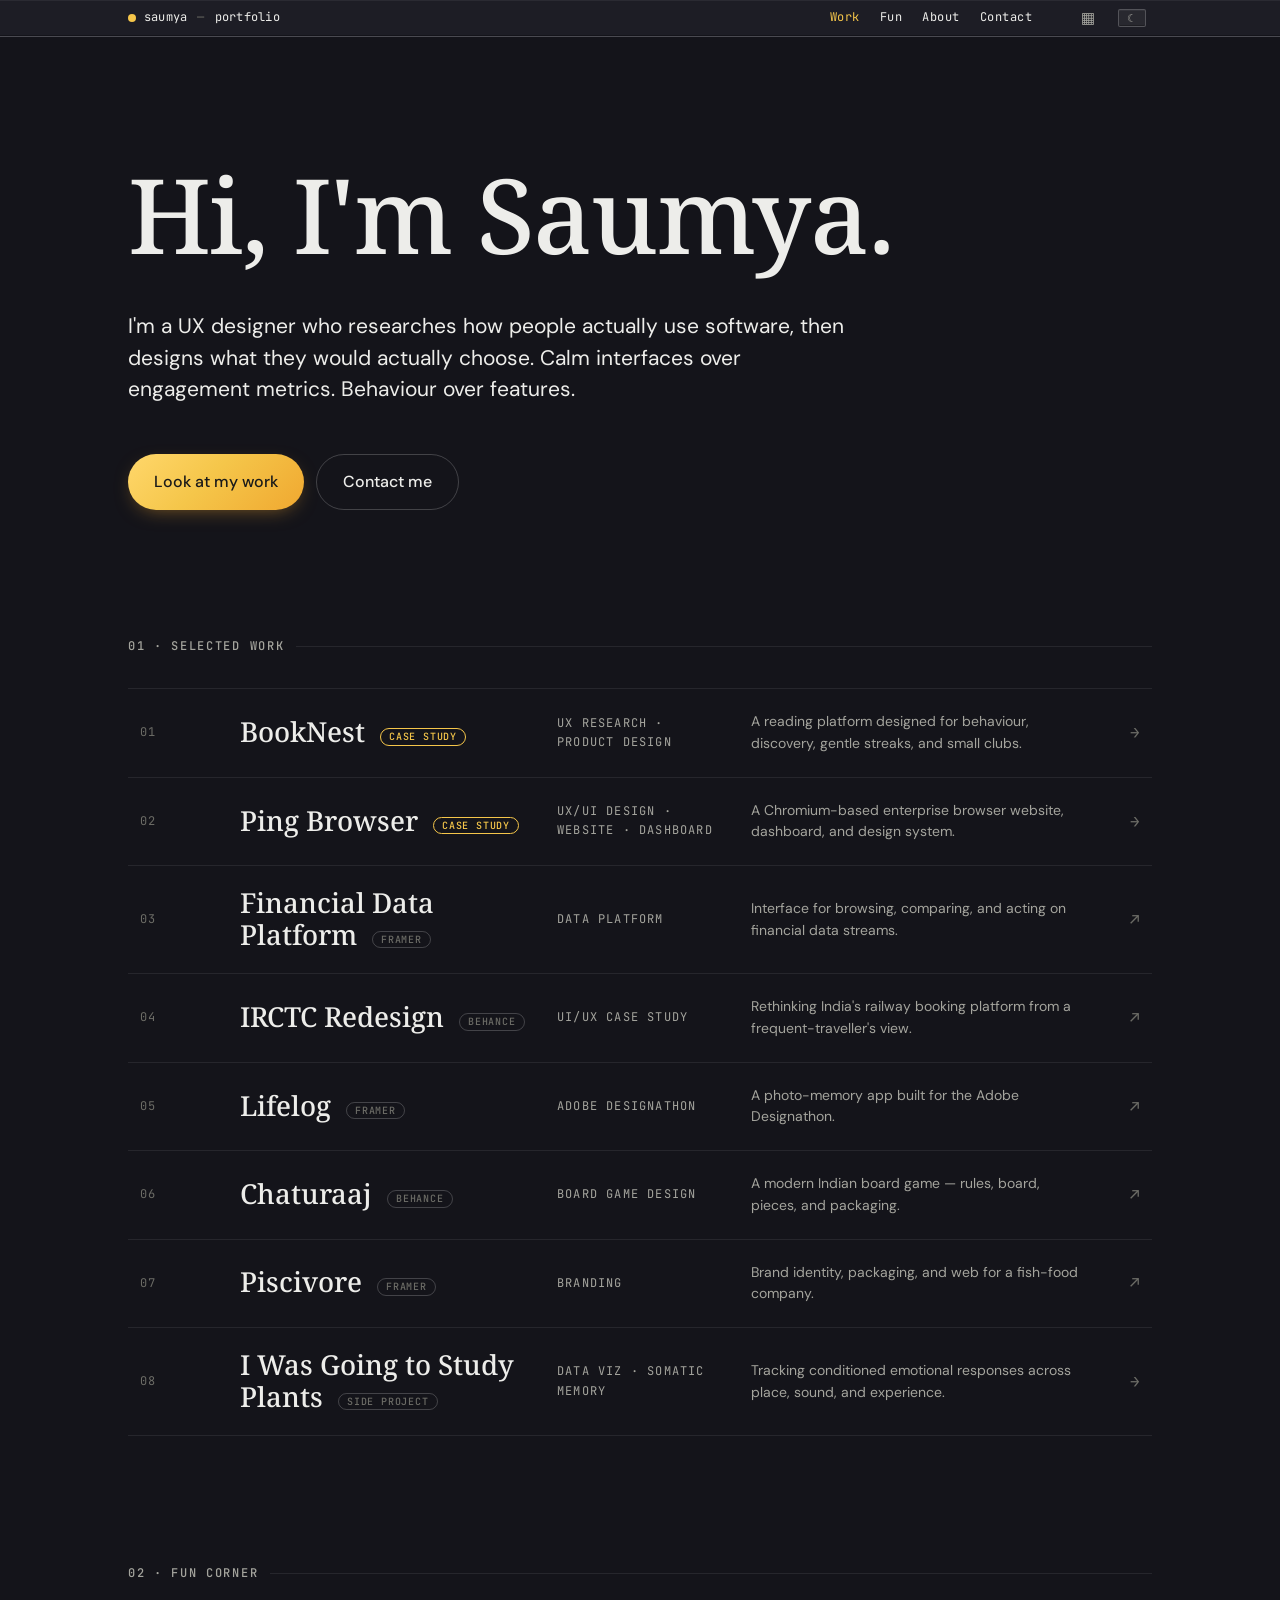
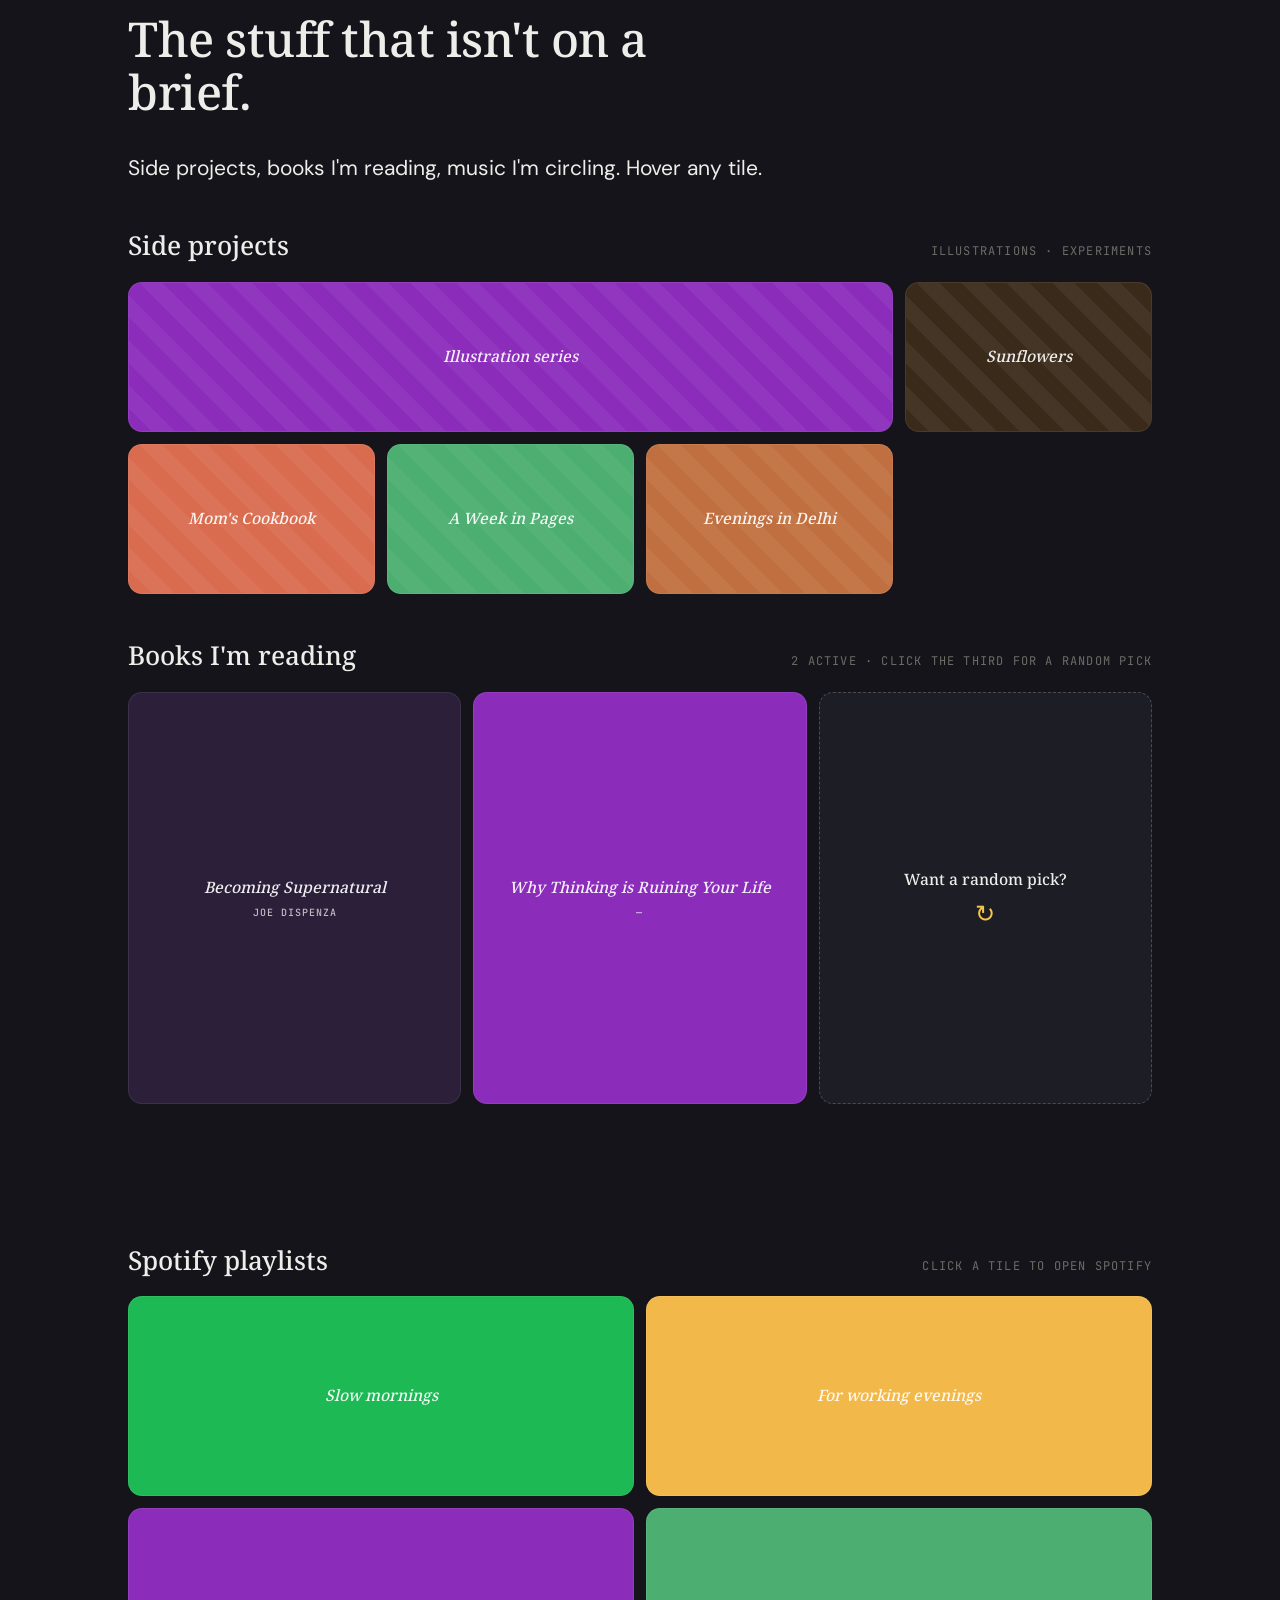
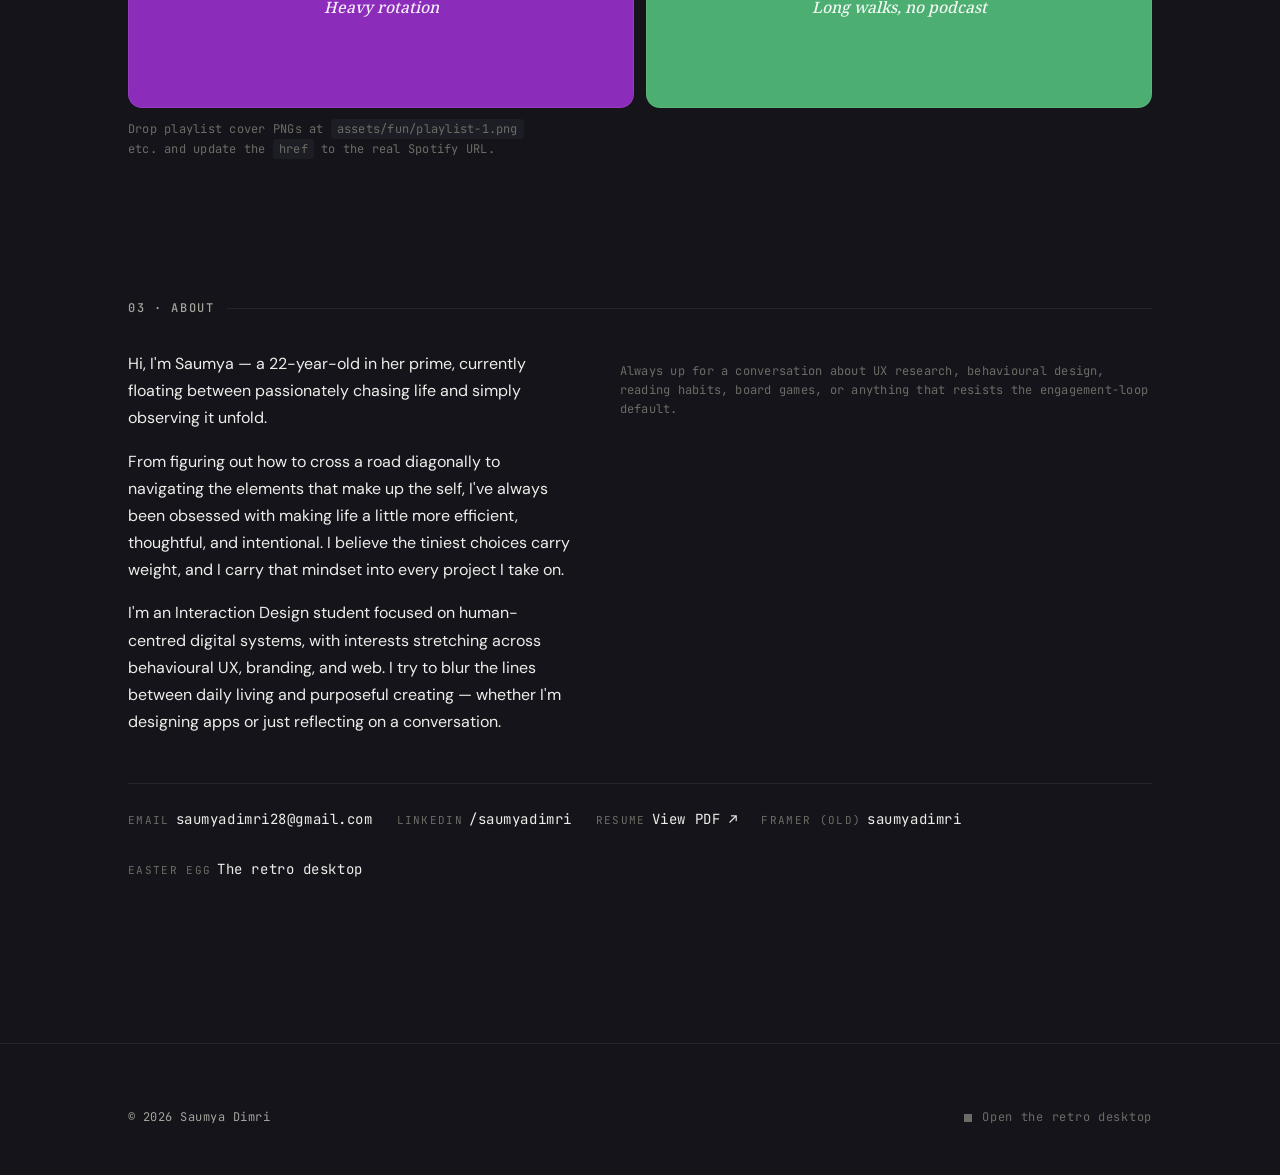
==== commit 2957ac2d: "new" ====
--- a/index.html
+++ b/index.html
@@ -154,25 +154,21 @@
     /* Work row thumbnails */
     .work-row .work-thumb {
       grid-area: thumb;
-      width: 0;
+      width: 100%;
       height: 0;
       object-fit: cover;
       border-radius: 6px;
       border: 1px solid var(--rule);
-      background:
-        linear-gradient(135deg, rgba(245, 198, 74, 0.2), rgba(76, 174, 112, 0.12)),
-        var(--paper-2);
       flex-shrink: 0;
       display: block;
       opacity: 0;
       pointer-events: none;
-      transform: translateX(-8px) scale(0.96);
-      box-shadow: 0 18px 42px -18px rgba(0, 0, 0, 0.55);
+      transform: scale(0.93);
+      box-shadow: 0 6px 18px rgba(0, 0, 0, 0.35);
       transition:
-        width 0.26s ease,
         height 0.26s ease,
         opacity 0.22s ease,
-        transform 0.26s ease;
+        transform 0.28s ease;
     }
     .featured .featured-art {
       border-radius: var(--r-3);
@@ -267,10 +263,9 @@
     .work-row:hover::before { transform: scaleY(1); }
     .work-row:hover .work-thumb,
     .work-row:focus-visible .work-thumb {
-      width: 132px;
       height: 82px;
       opacity: 1;
-      transform: translateX(0) scale(1);
+      transform: scale(1);
     }
     .work-row .idx {
       grid-area: idx;
@@ -928,11 +923,6 @@
       <span class="glyph icon-moon">☾</span>
       <span class="glyph icon-sun">☀</span>
     </button>
-    <div class="tb-controls" aria-hidden="true">
-      <button title="Minimize"><span class="glyph">−</span></button>
-      <button title="Maximize"><span class="glyph">☐</span></button>
-      <button class="tb-close" title="Close"><span class="glyph">✕</span></button>
-    </div>
   </div>
 </header>
 
@@ -1041,13 +1031,20 @@
       <span class="meta">Illustrations · experiments</span>
     </div>
     <div class="bento cols-4">
-      <article class="bento-tile lg pattern" style="--c: #8B2CBB;">
+      <a class="bento-tile pattern" href="illustrations.html" style="--c: #8B2CBB; grid-column: span 3;">
         <div class="stand-in">Illustration series</div>
         <div class="overlay">
           <h4>Illustration series</h4>
           <p>Procreate character studies and brush experiments.</p>
         </div>
-      </article>
+      </a>
+      <a class="bento-tile pattern" href="https://www.behance.net/gallery/200399389/Sunflowers-Dark-Bloom-Stop-Motion-Animation" target="_blank" rel="noopener" style="--c: #3a2a1a;">
+        <div class="stand-in">Sunflowers</div>
+        <div class="overlay">
+          <h4>Sunflowers: Dark Bloom</h4>
+          <p>Stop-motion animation.</p>
+        </div>
+      </a>
       <a class="bento-tile pattern" href="momscookbook.html" style="--c: #D96C4F;">
         <div class="stand-in">Mom's Cookbook</div>
         <div class="overlay">
@@ -1055,27 +1052,20 @@
           <p>A family recipe book in progress.</p>
         </div>
       </a>
-      <article class="bento-tile pattern" style="--c: #4CAE70;">
-        <div class="stand-in">Generative coastlines</div>
+      <a class="bento-tile pattern" href="https://www.behance.net/gallery/201876773/A-week-in-pages-Travel-Journal" target="_blank" rel="noopener" style="--c: #4CAE70;">
+        <div class="stand-in">A Week in Pages</div>
         <div class="overlay">
-          <h4>Generative coastlines</h4>
-          <p>p5.js experiments with coastline algorithms.</p>
+          <h4>A Week in Pages</h4>
+          <p>Travel journal — a week documented in spreads.</p>
         </div>
-      </article>
-      <article class="bento-tile pattern" style="--c: #c080e0;">
-        <div class="stand-in">Hand-bound notebook</div>
+      </a>
+      <a class="bento-tile pattern" href="https://www.behance.net/gallery/200520895/Evenings-in-Delhi" target="_blank" rel="noopener" style="--c: #c07040;">
+        <div class="stand-in">Evenings in Delhi</div>
         <div class="overlay">
-          <h4>Hand-bound notebook</h4>
-          <p>A weekend bookbinding experiment.</p>
+          <h4>Evenings in Delhi</h4>
+          <p>A visual study of light, dust, and stillness.</p>
         </div>
-      </article>
-      <article class="bento-tile pattern" style="--c: #2B1F3A;">
-        <div class="stand-in">More soon</div>
-        <div class="overlay">
-          <h4>More soon</h4>
-          <p>Drop new side projects in as you make them.</p>
-        </div>
-      </article>
+      </a>
     </div>
   </div>
 
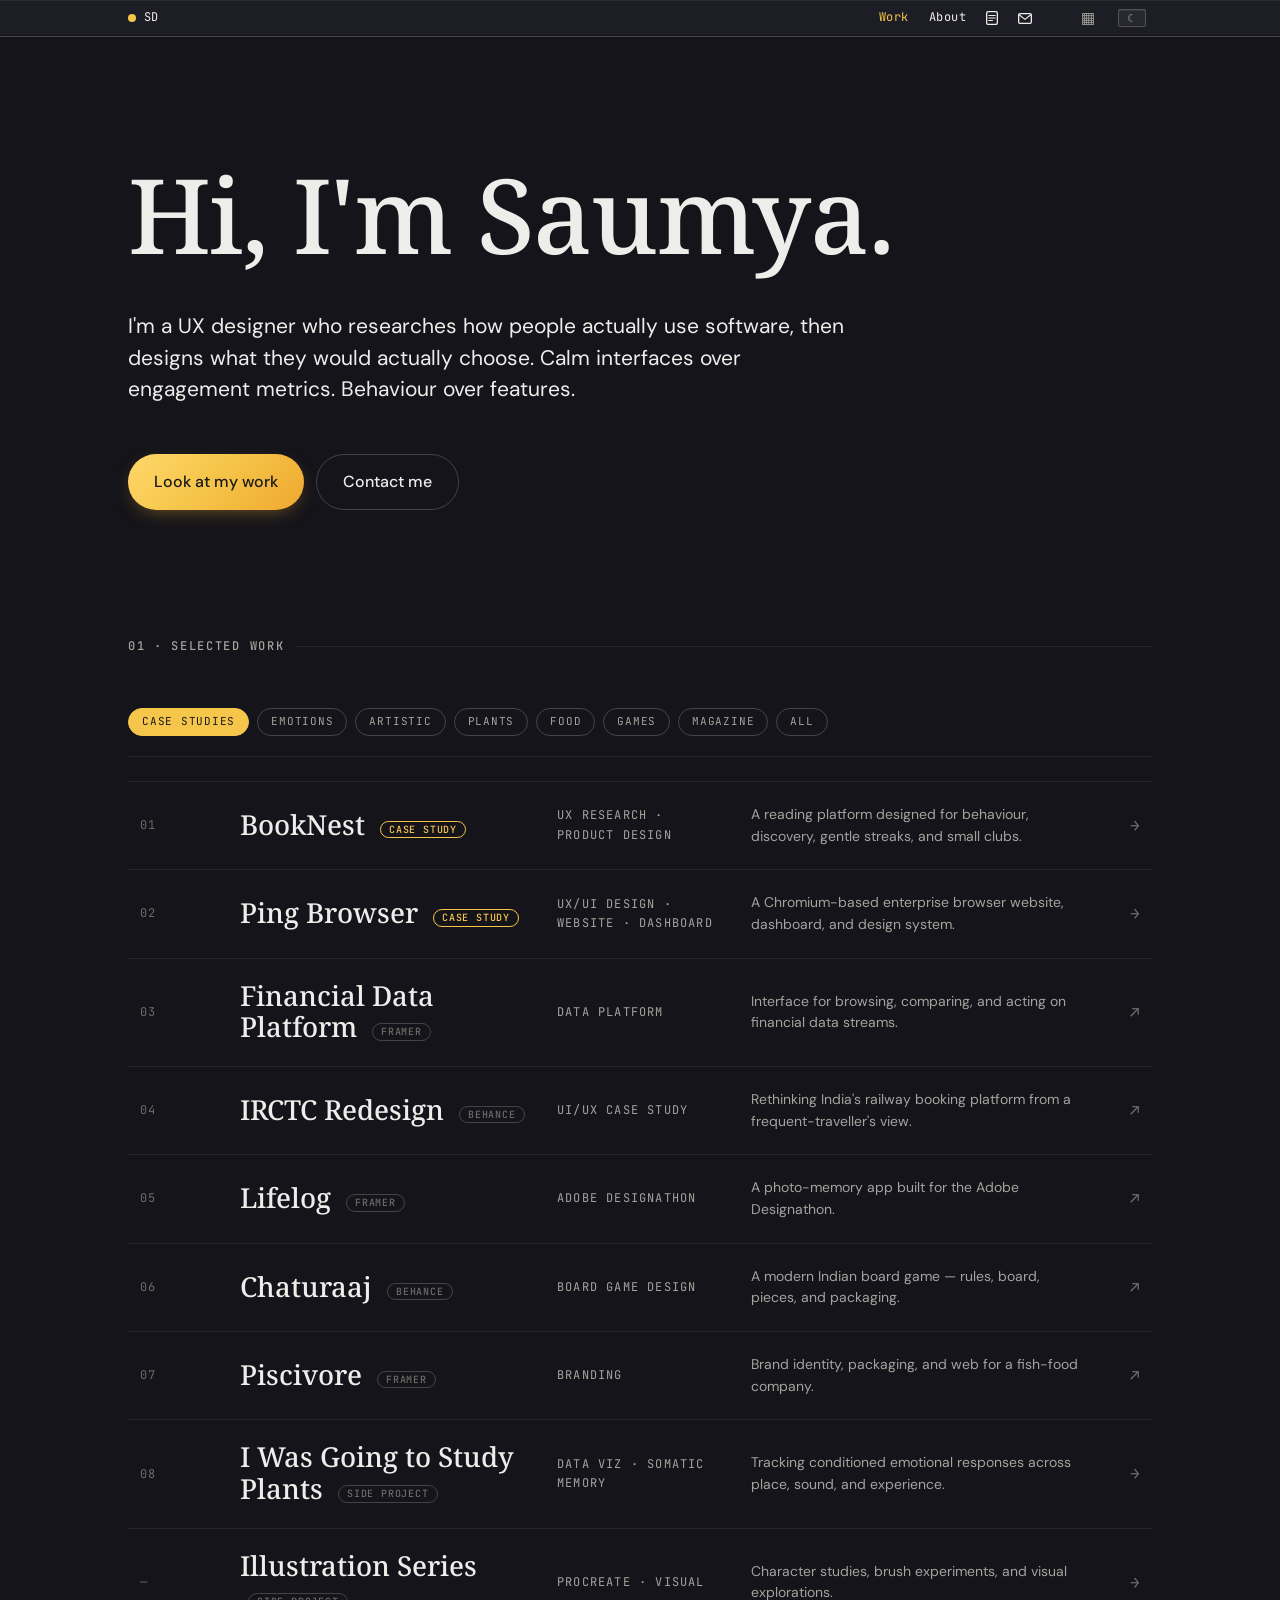
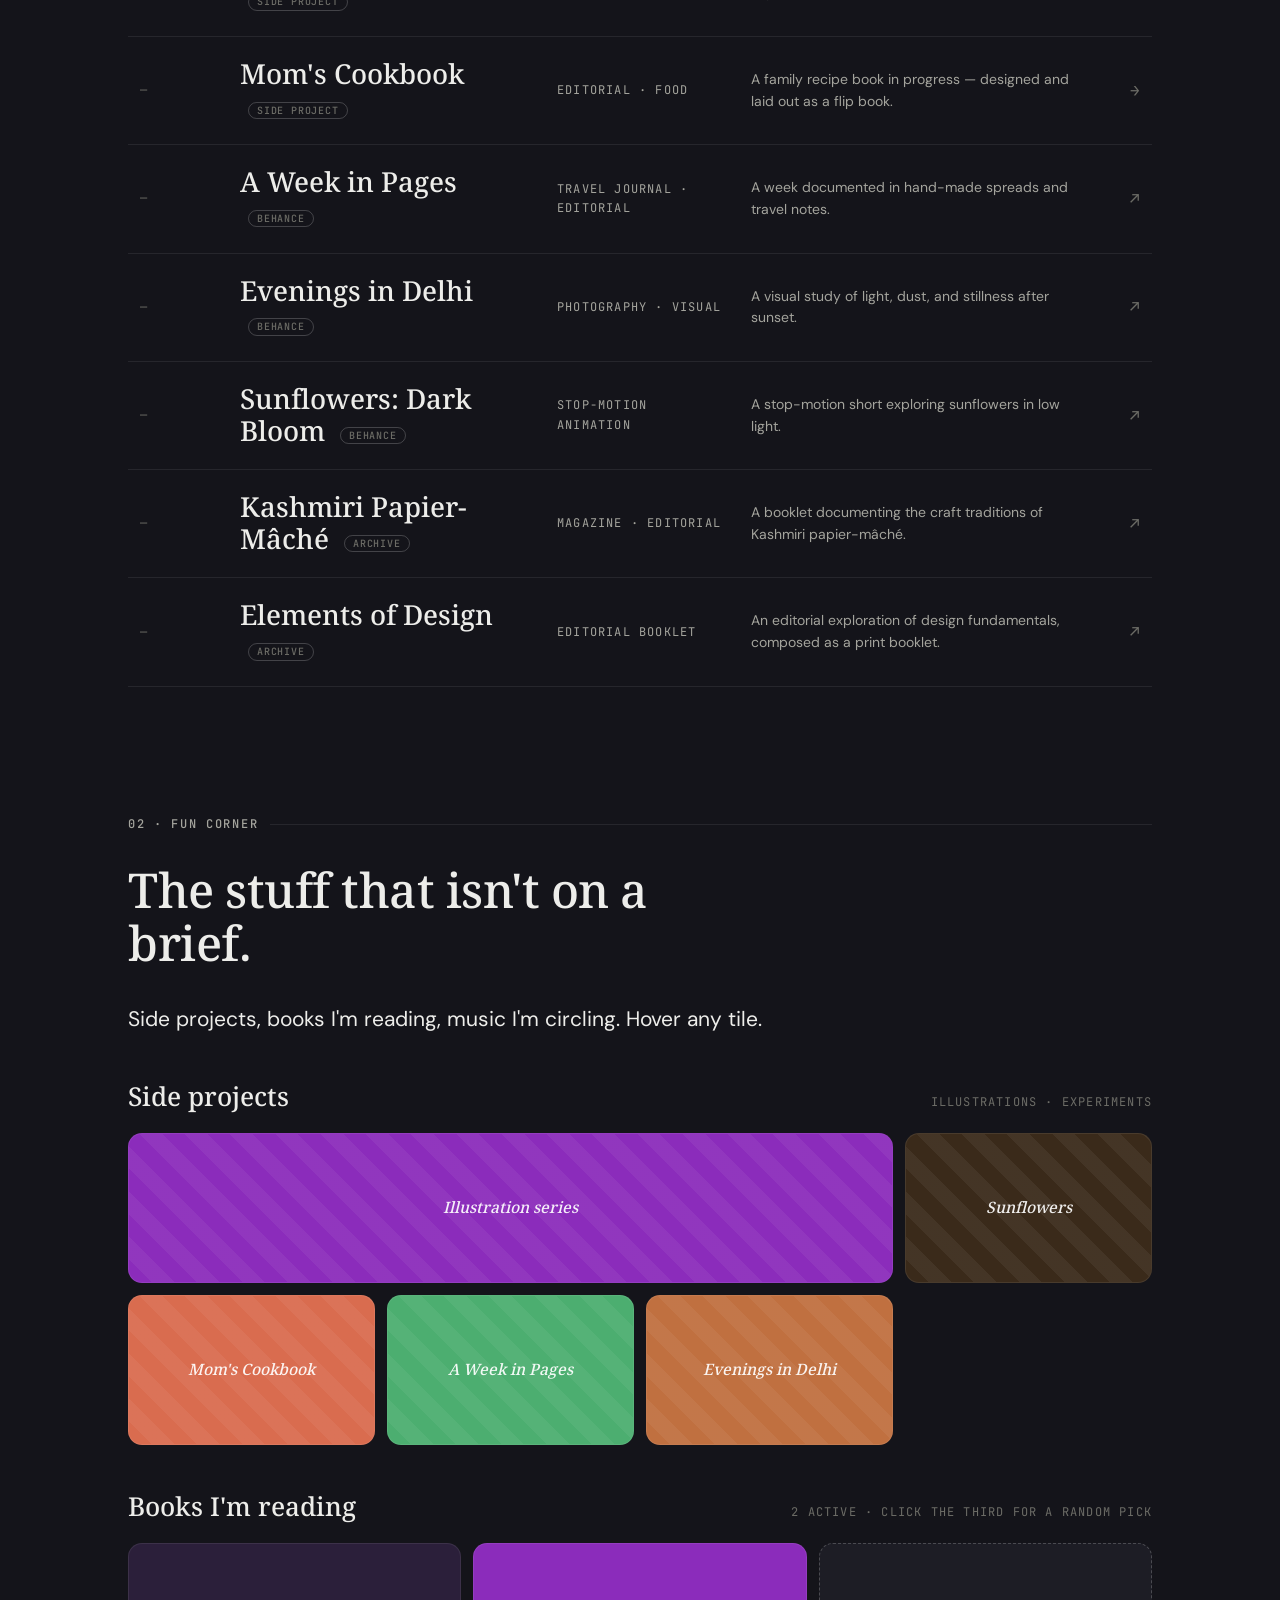
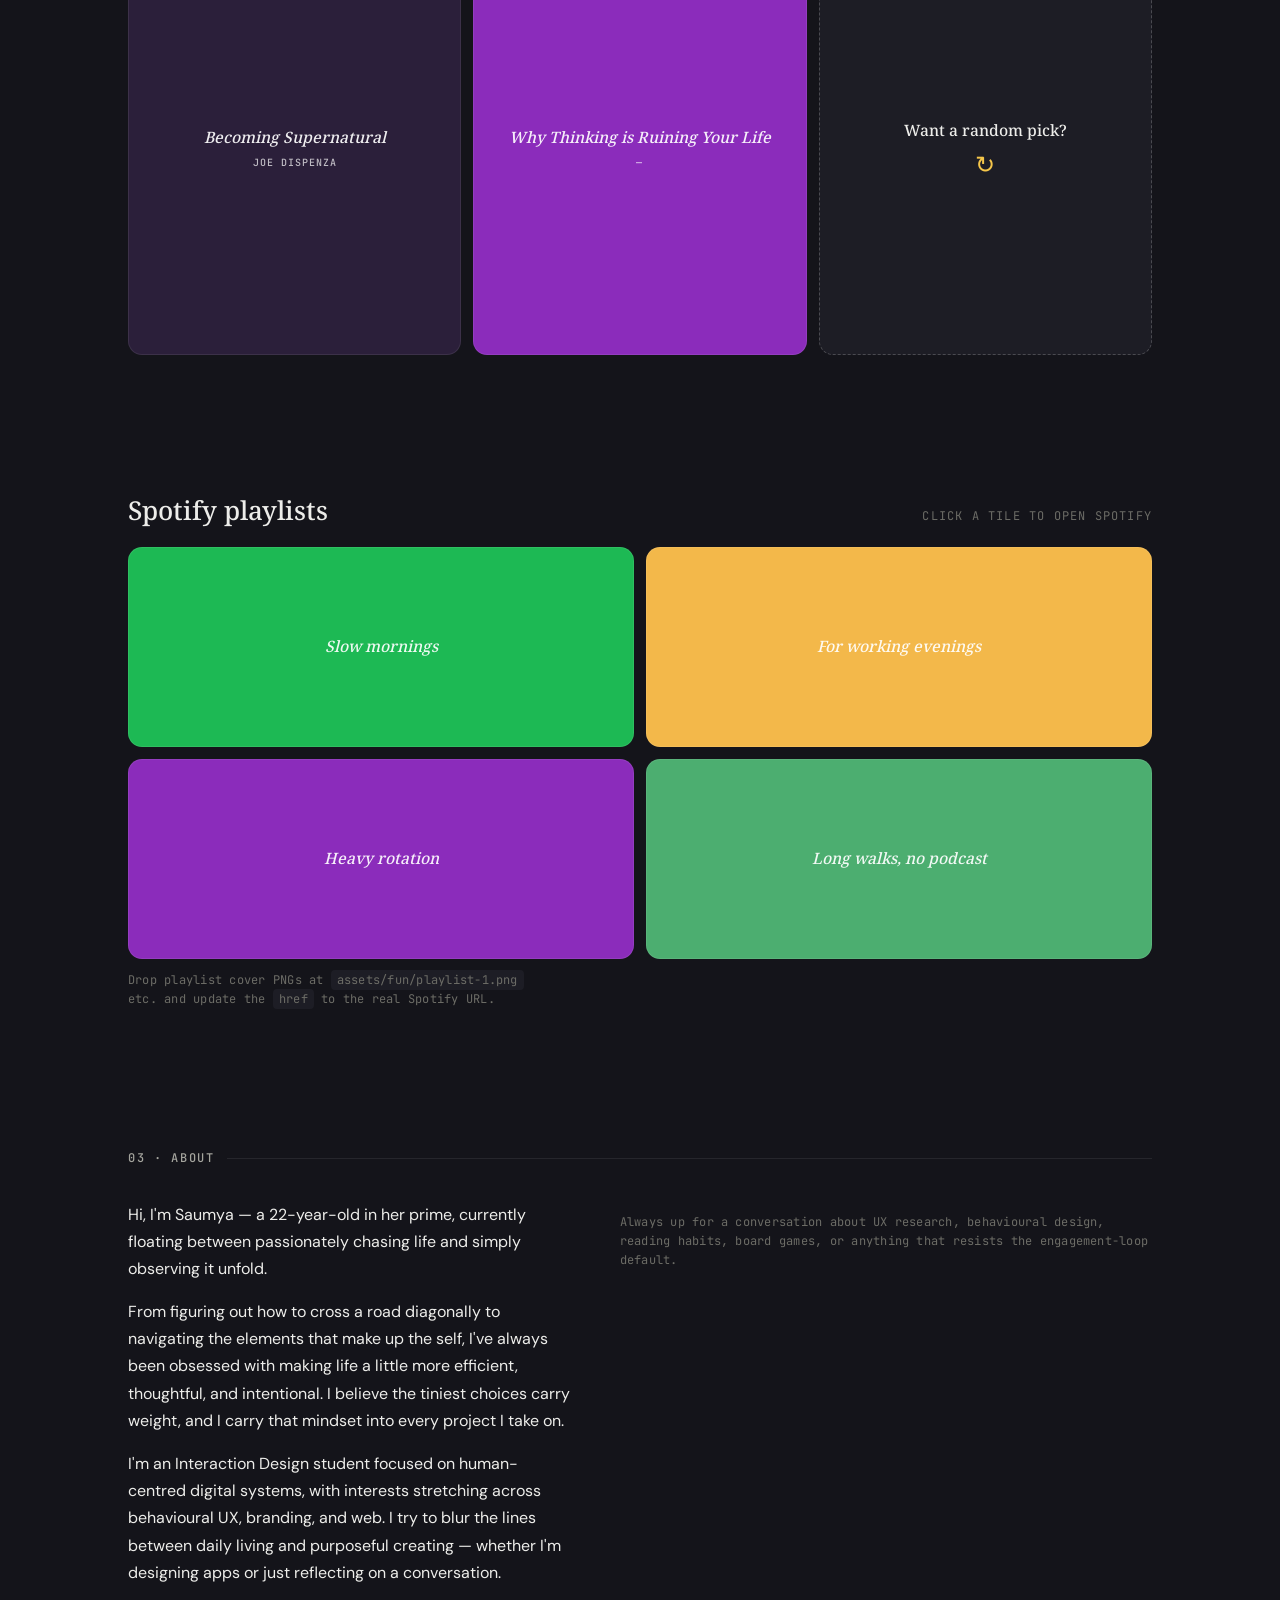
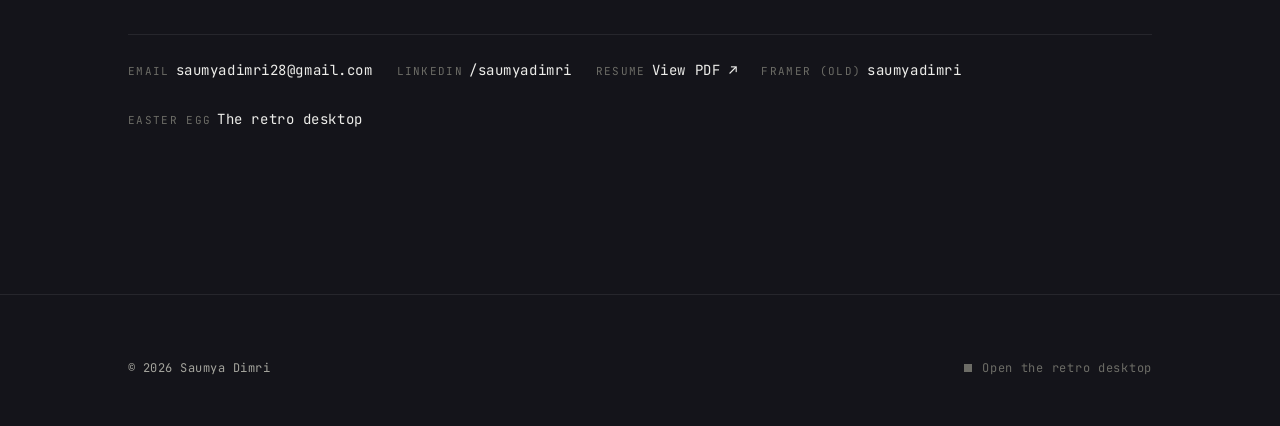
==== commit 73d14e65: "Changes" ====
--- a/index.html
+++ b/index.html
@@ -896,6 +896,49 @@
       border: 1px solid var(--rule);
       border-radius: 6px;
     }
+
+    /* ---- Nav icon links (resume + email) ---- */
+    .tb-menu .tb-icon {
+      display: inline-flex;
+      align-items: center;
+      justify-content: center;
+      padding: 4px 8px;
+      border-radius: var(--r-1);
+      color: var(--ink-soft);
+      text-decoration: none;
+      transition: transform 0.3s cubic-bezier(0.34, 1.56, 0.64, 1), color 0.2s, background 0.15s;
+    }
+    .tb-menu .tb-icon:hover { color: var(--accent); background: var(--sage); }
+    .tb-menu .tb-icon-right:hover { transform: rotate(20deg); }
+    .tb-menu .tb-icon-left:hover  { transform: rotate(-20deg); }
+
+    /* ---- Project filter chips ---- */
+    .work-filter {
+      display: flex;
+      gap: var(--sp-2);
+      flex-wrap: wrap;
+      padding-block: var(--sp-5);
+      border-bottom: 1px solid var(--rule);
+    }
+    .filter-btn {
+      font-family: var(--font-mono);
+      font-size: 0.6875rem;
+      letter-spacing: 0.07em;
+      text-transform: uppercase;
+      padding: 4px 13px;
+      border-radius: 999px;
+      border: 1px solid var(--rule-strong);
+      background: transparent;
+      color: var(--ink-soft);
+      cursor: pointer;
+      transition: background 0.18s ease, border-color 0.18s ease, color 0.18s ease;
+    }
+    .filter-btn:hover { border-color: var(--ink-soft); color: var(--ink); }
+    .filter-btn.is-active {
+      background: var(--accent);
+      border-color: var(--accent);
+      color: #1a1a1a;
+    }
   </style>
 </head>
 <body>
@@ -905,15 +948,17 @@
   <div class="titlebar-inner">
     <a class="tb-title" href="index.html">
       <span class="dot"></span>
-      <span>saumya</span>
-      <span class="sep">—</span>
-      <span>portfolio</span>
+      <span>SD</span>
     </a>
     <nav class="tb-menu">
       <a href="#work" class="is-active">Work</a>
-      <a href="#fun">Fun</a>
       <a href="#about">About</a>
-      <a href="#contact">Contact</a>
+      <a href="https://drive.google.com/file/d/1h-e1z07qhtZ4bjrmootaqIbPkzds6cQT/view?usp=sharing" target="_blank" rel="noopener" class="tb-icon tb-icon-right" aria-label="Resume" title="Resume">
+        <svg width="12" height="14" viewBox="0 0 12 14" fill="none" xmlns="http://www.w3.org/2000/svg"><rect x="0.65" y="0.65" width="10.7" height="12.7" rx="1.35" stroke="currentColor" stroke-width="1.3"/><line x1="2.8" y1="4.5" x2="9.2" y2="4.5" stroke="currentColor" stroke-width="1.1" stroke-linecap="round"/><line x1="2.8" y1="7" x2="9.2" y2="7" stroke="currentColor" stroke-width="1.1" stroke-linecap="round"/><line x1="2.8" y1="9.5" x2="6.5" y2="9.5" stroke="currentColor" stroke-width="1.1" stroke-linecap="round"/></svg>
+      </a>
+      <a href="mailto:saumyadimri28@gmail.com" class="tb-icon tb-icon-left" aria-label="Email" title="Email">
+        <svg width="14" height="11" viewBox="0 0 14 11" fill="none" xmlns="http://www.w3.org/2000/svg"><rect x="0.65" y="0.65" width="12.7" height="9.7" rx="1.35" stroke="currentColor" stroke-width="1.3"/><path d="M1.2 1.8L7 6.4L12.8 1.8" stroke="currentColor" stroke-width="1.2" stroke-linecap="round" stroke-linejoin="round"/></svg>
+      </a>
     </nav>
     <button class="tb-view" id="viewToggle" aria-label="Toggle scroll / desktop view">
       <span class="glyph icon-scroll">☰</span>
@@ -948,8 +993,19 @@
 <section class="container home-section" id="work">
   <div class="section-marker"><span class="eyebrow">01 · Selected Work</span></div>
 
+  <div class="work-filter" role="group" aria-label="Filter projects">
+    <button class="filter-btn is-active" data-filter="case-studies">Case studies</button>
+    <button class="filter-btn" data-filter="emotions">Emotions</button>
+    <button class="filter-btn" data-filter="artistic">Artistic</button>
+    <button class="filter-btn" data-filter="plants">Plants</button>
+    <button class="filter-btn" data-filter="food">Food</button>
+    <button class="filter-btn" data-filter="games">Games</button>
+    <button class="filter-btn" data-filter="magazine">Magazine</button>
+    <button class="filter-btn" data-filter="all">All</button>
+  </div>
+
   <div class="work-list">
-    <a class="work-row" href="booknest.html">
+    <a class="work-row" href="booknest.html" data-tags="case-studies emotions">
       <span class="idx">01</span>
       <img class="work-thumb" src="assets/booknest/hero.png" alt="BookNest thumbnail" />
       <span class="name">BookNest <span class="ext-tag featured">Case study</span></span>
@@ -957,7 +1013,7 @@
       <span class="blurb">A reading platform designed for behaviour, discovery, gentle streaks, and small clubs.</span>
       <span class="arrow">→</span>
     </a>
-    <a class="work-row" href="ping.html">
+    <a class="work-row" href="ping.html" data-tags="case-studies">
       <span class="idx">02</span>
       <img class="work-thumb" src="assets/ping/mockup.png" alt="Ping Browser thumbnail" />
       <span class="name">Ping Browser <span class="ext-tag featured">Case study</span></span>
@@ -965,7 +1021,7 @@
       <span class="blurb">A Chromium-based enterprise browser website, dashboard, and design system.</span>
       <span class="arrow">→</span>
     </a>
-    <a class="work-row" href="https://saumyadimri.framer.website/data-platform" target="_blank" rel="noopener">
+    <a class="work-row" href="https://saumyadimri.framer.website/data-platform" target="_blank" rel="noopener" data-tags="case-studies">
       <span class="idx">03</span>
       <img class="work-thumb" src="assets/financial data platform/thumbnail.png" alt="Financial Data Platform thumbnail" />
       <span class="name">Financial Data Platform <span class="ext-tag">Framer</span></span>
@@ -973,7 +1029,7 @@
       <span class="blurb">Interface for browsing, comparing, and acting on financial data streams.</span>
       <span class="arrow">↗</span>
     </a>
-    <a class="work-row" href="https://www.behance.net/gallery/202496381/IRCTC-Website-Redesign-UIUX-Case-Study" target="_blank" rel="noopener">
+    <a class="work-row" href="https://www.behance.net/gallery/202496381/IRCTC-Website-Redesign-UIUX-Case-Study" target="_blank" rel="noopener" data-tags="case-studies">
       <span class="idx">04</span>
       <img class="work-thumb" src="assets/IRCTC/Thumbnail.png" alt="IRCTC Redesign thumbnail" />
       <span class="name">IRCTC Redesign <span class="ext-tag">Behance</span></span>
@@ -981,7 +1037,7 @@
       <span class="blurb">Rethinking India's railway booking platform from a frequent-traveller's view.</span>
       <span class="arrow">↗</span>
     </a>
-    <a class="work-row" href="https://saumyadimri.framer.website/lifelog" target="_blank" rel="noopener">
+    <a class="work-row" href="https://saumyadimri.framer.website/lifelog" target="_blank" rel="noopener" data-tags="emotions">
       <span class="idx">05</span>
       <img class="work-thumb" src="assets/lifelog/Thumbnail.png" alt="Lifelog thumbnail" />
       <span class="name">Lifelog <span class="ext-tag">Framer</span></span>
@@ -989,7 +1045,7 @@
       <span class="blurb">A photo-memory app built for the Adobe Designathon.</span>
       <span class="arrow">↗</span>
     </a>
-    <a class="work-row" href="https://www.behance.net/gallery/214995291/CHATURAAJ-Indian-Board-Game-design" target="_blank" rel="noopener">
+    <a class="work-row" href="https://www.behance.net/gallery/214995291/CHATURAAJ-Indian-Board-Game-design" target="_blank" rel="noopener" data-tags="games magazine">
       <span class="idx">06</span>
       <img class="work-thumb" src="assets/chaturaaj/DSC01945.JPG" alt="Chaturaaj thumbnail" />
       <span class="name">Chaturaaj <span class="ext-tag">Behance</span></span>
@@ -997,7 +1053,7 @@
       <span class="blurb">A modern Indian board game — rules, board, pieces, and packaging.</span>
       <span class="arrow">↗</span>
     </a>
-    <a class="work-row" href="https://saumyadimri.framer.website/piscivore" target="_blank" rel="noopener">
+    <a class="work-row" href="https://saumyadimri.framer.website/piscivore" target="_blank" rel="noopener" data-tags="artistic">
       <span class="idx">07</span>
       <img class="work-thumb" src="assets/piscivore/Thumbnail.png" alt="Piscivore thumbnail" />
       <span class="name">Piscivore <span class="ext-tag">Framer</span></span>
@@ -1005,13 +1061,64 @@
       <span class="blurb">Brand identity, packaging, and web for a fish-food company.</span>
       <span class="arrow">↗</span>
     </a>
-    <a class="work-row" href="dataviz.html">
+    <a class="work-row" href="dataviz.html" data-tags="emotions plants games">
       <span class="idx">08</span>
       <img class="work-thumb" src="assets/I was going to study plants/plant.jpeg" alt="Plant thumbnail" />
       <span class="name">I Was Going to Study Plants <span class="ext-tag">Side project</span></span>
       <span class="cat">Data viz · Somatic memory</span>
       <span class="blurb">Tracking conditioned emotional responses across place, sound, and experience.</span>
       <span class="arrow">→</span>
+    </a>
+
+    <!-- ── Extra rows revealed by filter only ── -->
+    <a class="work-row" href="illustrations.html" data-tags="artistic" hidden>
+      <span class="idx">—</span>
+      <span class="name">Illustration Series <span class="ext-tag">Side project</span></span>
+      <span class="cat">Procreate · Visual</span>
+      <span class="blurb">Character studies, brush experiments, and visual explorations.</span>
+      <span class="arrow">→</span>
+    </a>
+    <a class="work-row" href="momscookbook.html" data-tags="emotions artistic food" hidden>
+      <span class="idx">—</span>
+      <span class="name">Mom's Cookbook <span class="ext-tag">Side project</span></span>
+      <span class="cat">Editorial · Food</span>
+      <span class="blurb">A family recipe book in progress — designed and laid out as a flip book.</span>
+      <span class="arrow">→</span>
+    </a>
+    <a class="work-row" href="https://www.behance.net/gallery/201876773/A-week-in-pages-Travel-Journal" target="_blank" rel="noopener" data-tags="magazine" hidden>
+      <span class="idx">—</span>
+      <span class="name">A Week in Pages <span class="ext-tag">Behance</span></span>
+      <span class="cat">Travel journal · Editorial</span>
+      <span class="blurb">A week documented in hand-made spreads and travel notes.</span>
+      <span class="arrow">↗</span>
+    </a>
+    <a class="work-row" href="https://www.behance.net/gallery/200520895/Evenings-in-Delhi" target="_blank" rel="noopener" data-tags="artistic" hidden>
+      <span class="idx">—</span>
+      <span class="name">Evenings in Delhi <span class="ext-tag">Behance</span></span>
+      <span class="cat">Photography · Visual</span>
+      <span class="blurb">A visual study of light, dust, and stillness after sunset.</span>
+      <span class="arrow">↗</span>
+    </a>
+    <a class="work-row" href="https://www.behance.net/gallery/200399389/Sunflowers-Dark-Bloom-Stop-Motion-Animation" target="_blank" rel="noopener" data-tags="artistic" hidden>
+      <span class="idx">—</span>
+      <span class="name">Sunflowers: Dark Bloom <span class="ext-tag">Behance</span></span>
+      <span class="cat">Stop-motion animation</span>
+      <span class="blurb">A stop-motion short exploring sunflowers in low light.</span>
+      <span class="arrow">↗</span>
+    </a>
+    <a class="work-row" href="https://www.behance.net/gallery/201381311/Kashmiri-Papier-Mache-Magazine-Booklet" target="_blank" rel="noopener" data-tags="magazine" hidden>
+      <span class="idx">—</span>
+      <span class="name">Kashmiri Papier-Mâché <span class="ext-tag">Archive</span></span>
+      <span class="cat">Magazine · Editorial</span>
+      <span class="blurb">A booklet documenting the craft traditions of Kashmiri papier-mâché.</span>
+      <span class="arrow">↗</span>
+    </a>
+    <a class="work-row" href="https://www.behance.net/gallery/201015047/Elements-of-design-Editorial-Booklet" target="_blank" rel="noopener" data-tags="magazine" hidden>
+      <span class="idx">—</span>
+      <span class="name">Elements of Design <span class="ext-tag">Archive</span></span>
+      <span class="cat">Editorial booklet</span>
+      <span class="blurb">An editorial exploration of design fundamentals, composed as a print booklet.</span>
+      <span class="arrow">↗</span>
     </a>
   </div>
 </section>
@@ -1186,7 +1293,7 @@
   <div class="contact-links" id="contact">
     <a href="mailto:saumyadimri28@gmail.com"><span class="platform">Email</span> saumyadimri28@gmail.com</a>
     <a href="https://www.linkedin.com/in/saumyadimri/" target="_blank" rel="noopener"><span class="platform">LinkedIn</span> /saumyadimri</a>
-    <a href="https://drive.google.com/file/d/1gLmiocWv176E3KY-0CdGejZvzV-Gx7Ur/view?usp=sharing" target="_blank" rel="noopener"><span class="platform">Resume</span> View PDF ↗</a>
+    <a href="https://drive.google.com/file/d/1h-e1z07qhtZ4bjrmootaqIbPkzds6cQT/view?usp=sharing" target="_blank" rel="noopener"><span class="platform">Resume</span> View PDF ↗</a>
     <a href="https://saumyadimri.framer.website/" target="_blank" rel="noopener"><span class="platform">Framer (old)</span> saumyadimri</a>
     <a href="retro.html"><span class="platform">Easter egg</span> The retro desktop</a>
   </div>
@@ -1271,6 +1378,29 @@
 </div>
 
 <script>
+  // Project filter
+  (function () {
+    const btns = document.querySelectorAll('.filter-btn');
+    const rows = document.querySelectorAll('.work-row[data-tags]');
+
+    function applyFilter(filter) {
+      rows.forEach(row => {
+        const tags = row.dataset.tags ? row.dataset.tags.split(' ') : [];
+        if (filter === 'all') {
+          row.hidden = false;
+        } else {
+          row.hidden = !tags.includes(filter);
+        }
+      });
+      btns.forEach(b => b.classList.toggle('is-active', b.dataset.filter === filter));
+    }
+
+    btns.forEach(btn => btn.addEventListener('click', () => applyFilter(btn.dataset.filter)));
+
+    // Apply default on load
+    applyFilter('case-studies');
+  })();
+
   // Title bar theme toggle
   (function () {
     const root = document.documentElement;
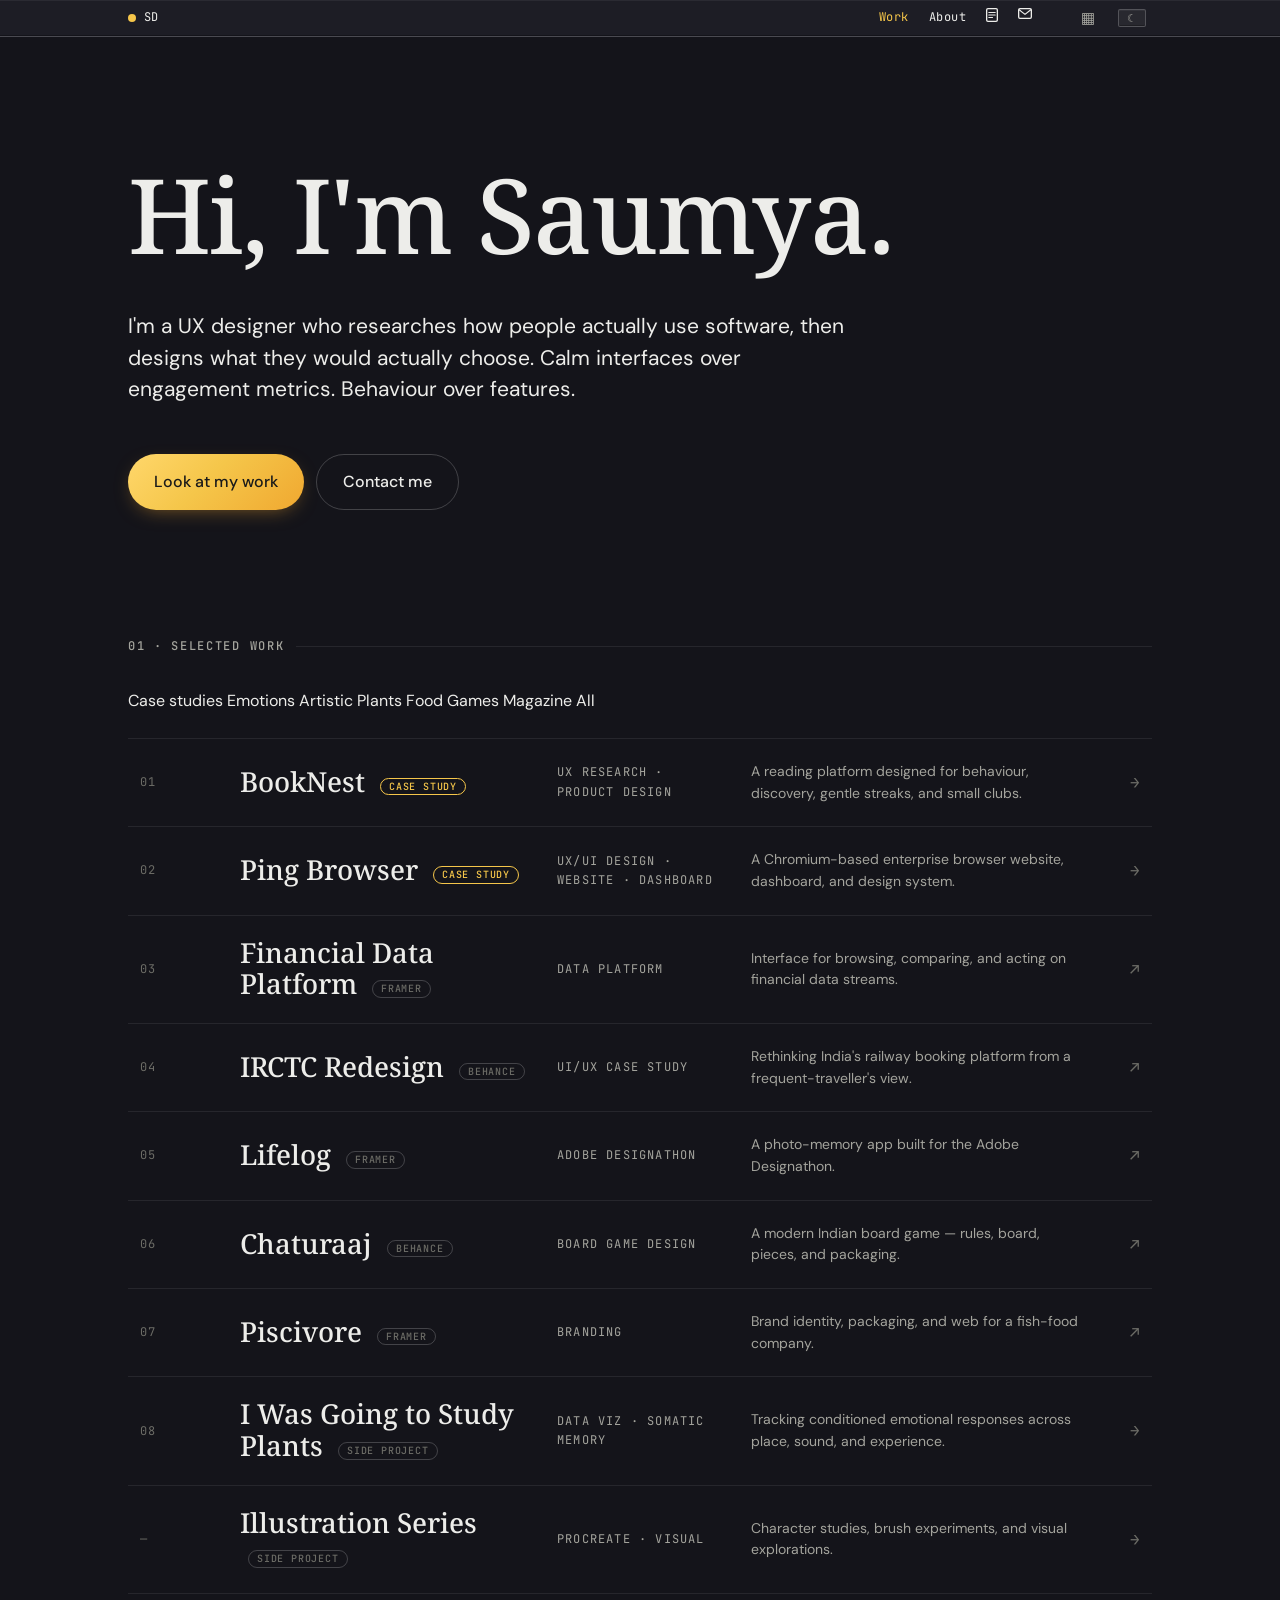
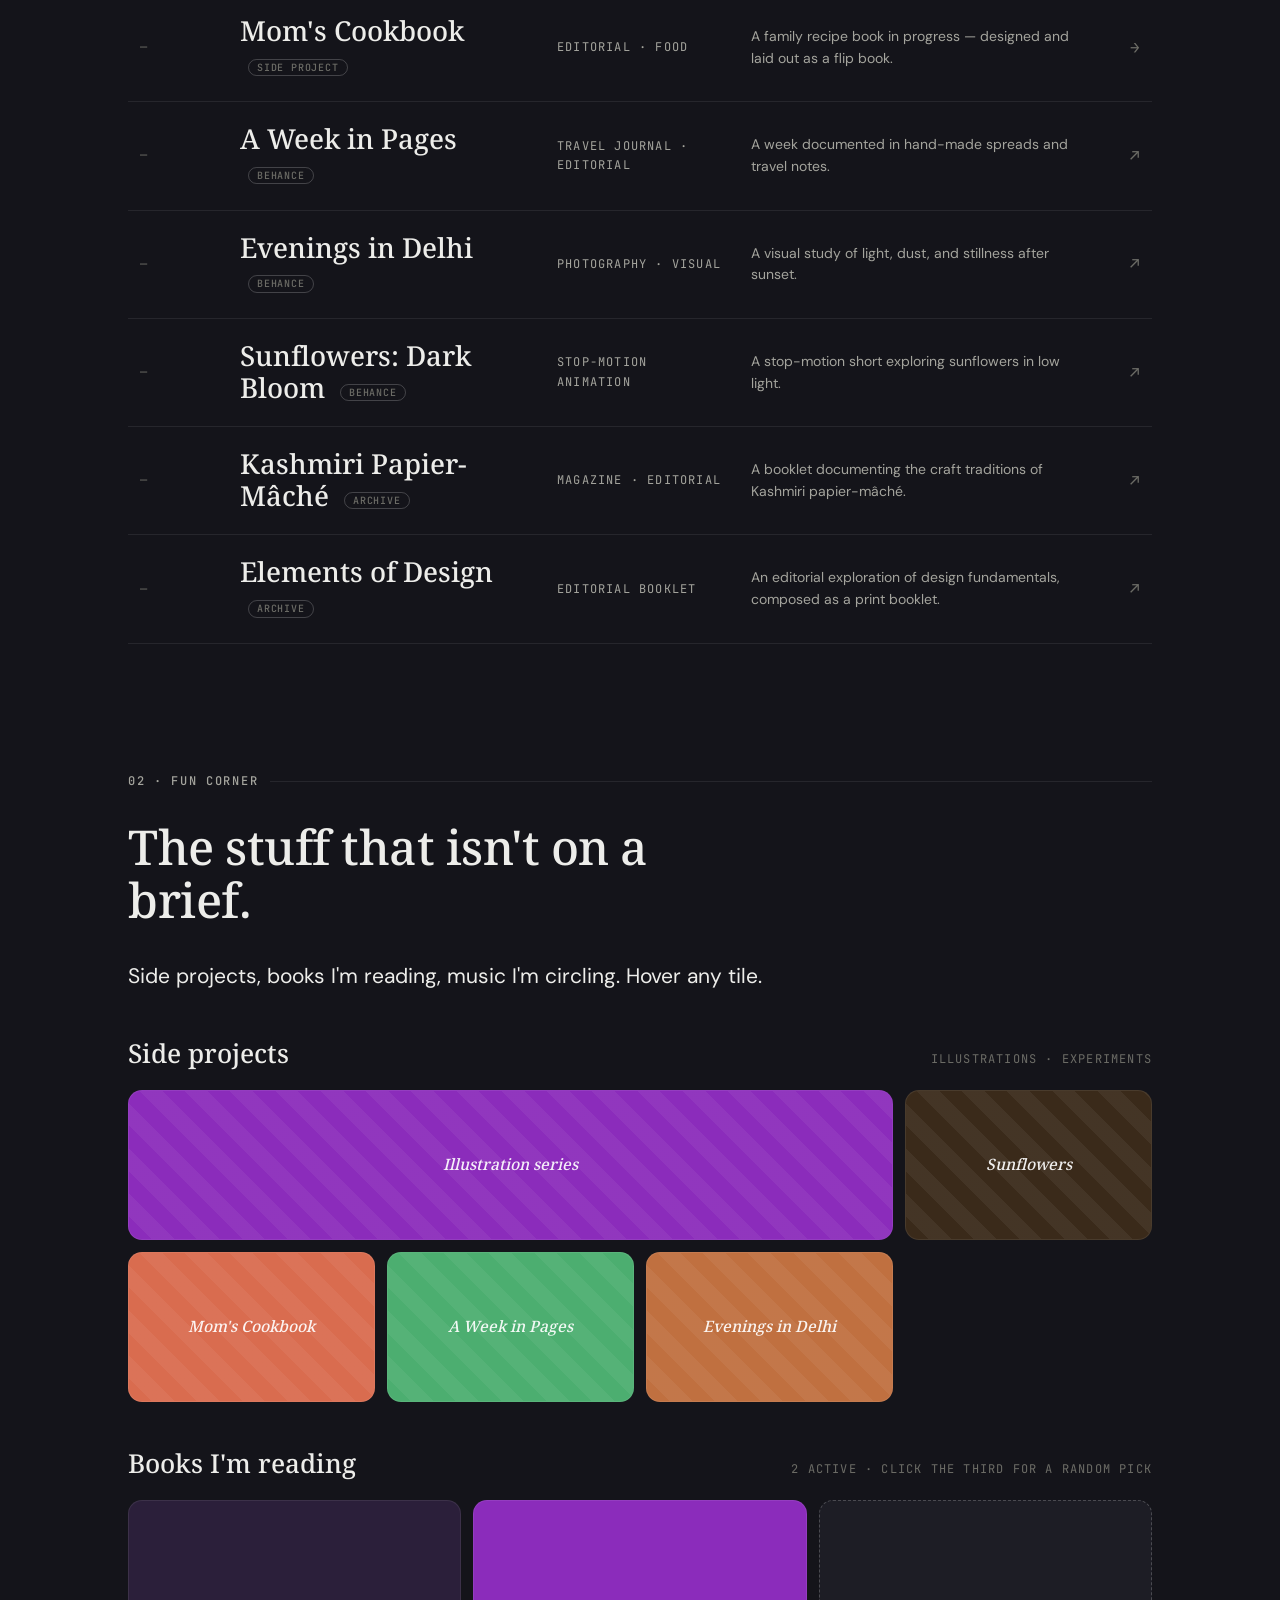
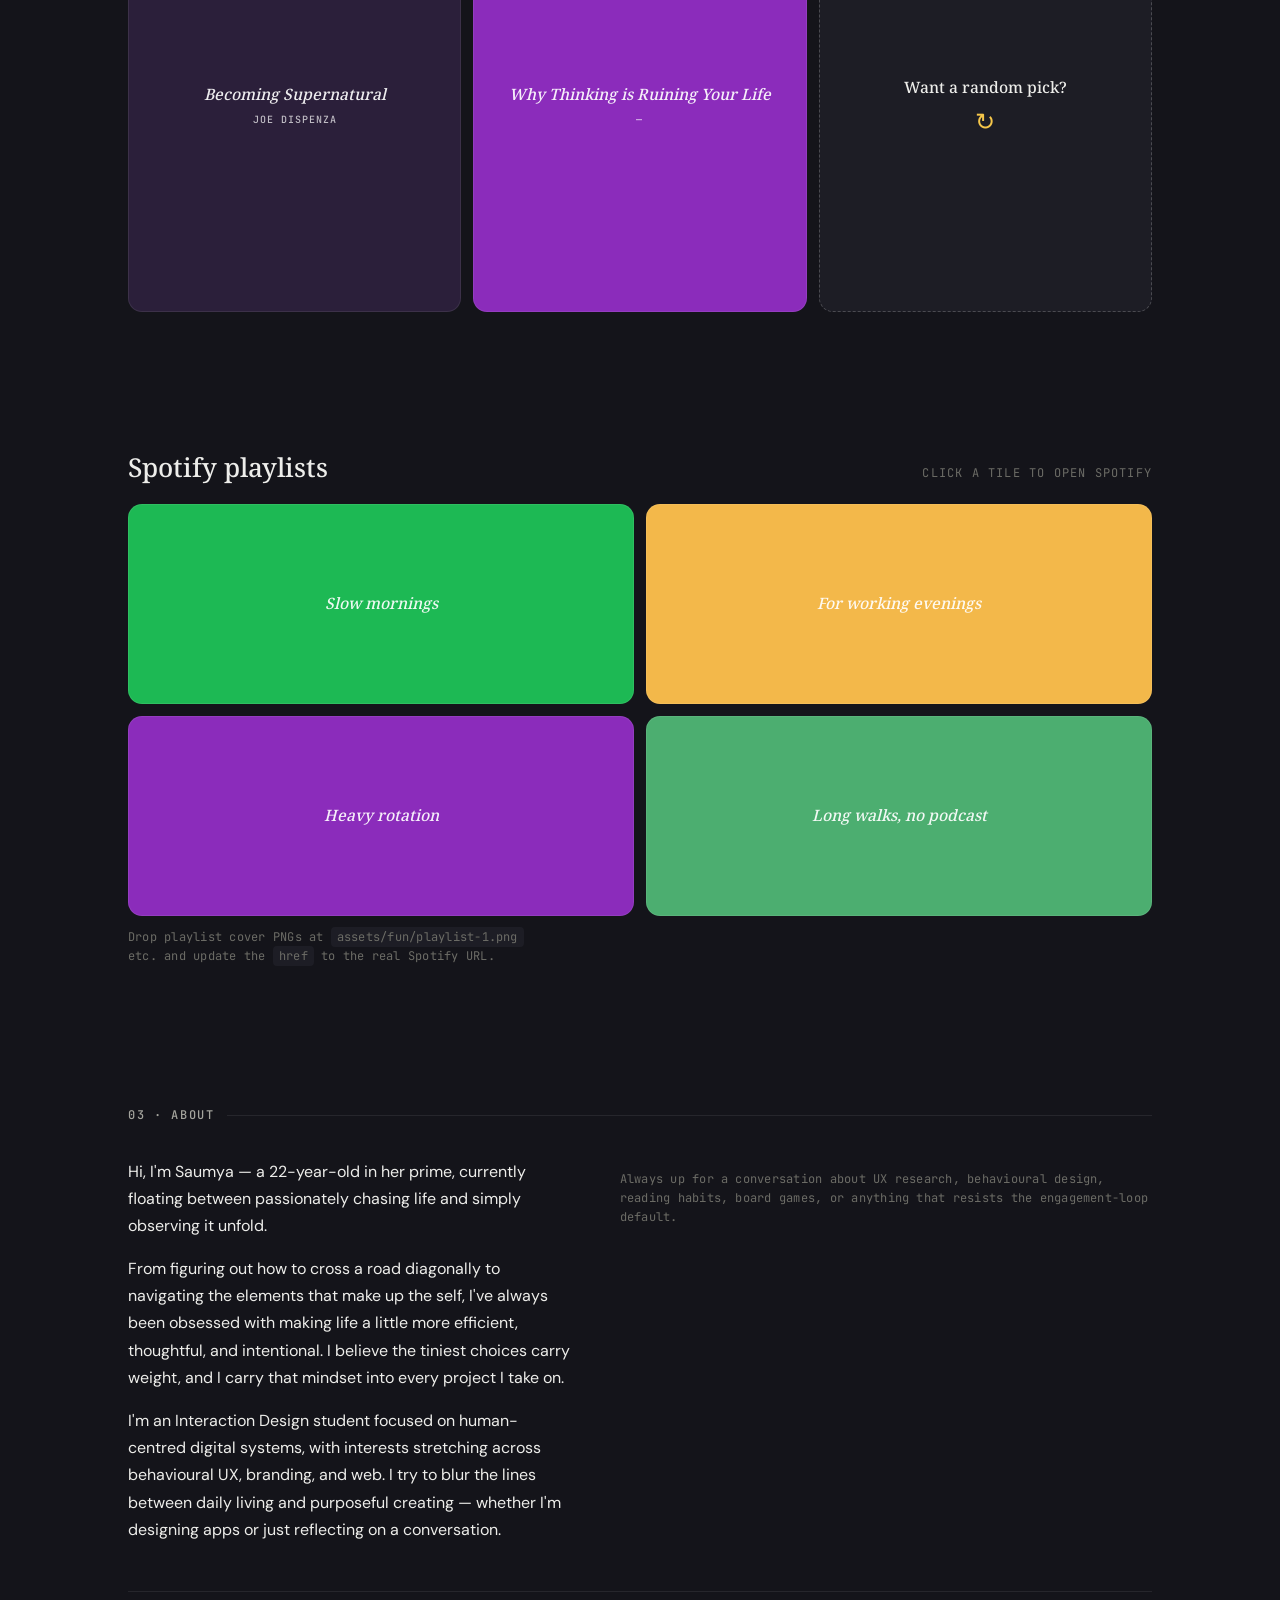
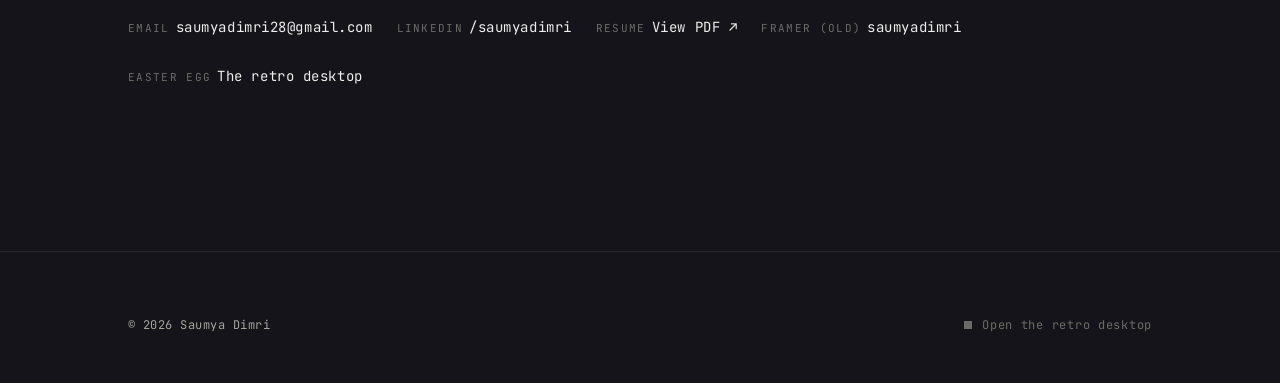
==== commit 28d330a4: "new website" ====
--- a/index.html
+++ b/index.html
@@ -6,7 +6,7 @@
   <title>Saumya Dimri — Portfolio</title>
   <link rel="preconnect" href="https://fonts.googleapis.com">
   <link rel="preconnect" href="https://fonts.gstatic.com" crossorigin>
-  <link href="https://fonts.googleapis.com/css2?family=DM+Sans:opsz,wght@9..40,400;9..40,500;9..40,600;9..40,700&family=Noto+Serif+Lao:wght@300;400;500;600;700&family=JetBrains+Mono:wght@400;500&display=swap" rel="stylesheet">
+  <link href="https://fonts.googleapis.com/css2?family=DM+Sans:opsz,wght@9..40,400;9..40,500;9..40,600;9..40,700&family=Noto+Serif+Lao:wght@300;400;500;600;700&family=JetBrains+Mono:wght@400;500&family=Bangers&family=Doto:wght@100..900&family=Intel+One+Mono:wght@400;700&display=swap" rel="stylesheet">
   <link rel="stylesheet" href="design-system.css">
   <style>
     /* ─────────────────────────────────────────────
@@ -47,6 +47,7 @@
     /* Hide desktop layout in scroll mode (default) */
     .desktop-layout { display: none; }
     [data-view="desktop"] .desktop-layout { display: flex; }
+    [data-view="desktop"] .titlebar { display: none !important; }
 
     /* ---- Hero ---- */
     .home-hero { padding-block: var(--sp-32) var(--sp-16); }
@@ -609,337 +610,711 @@
     .easter-egg:hover::before { background: var(--accent); }
 
     /* ─────────────────────────────────────────────
-       Desktop Mode
+       Desktop Mode — Pixel-Exact Figma Spec
        ───────────────────────────────────────────── */
     .desktop-layout {
       position: fixed;
-      inset: 60px 0 56px 0; /* Below title bar, above taskbar */
-      background:
-        repeating-linear-gradient(0deg, transparent 0, transparent 39px, rgba(255,255,255,0.02) 39px, rgba(255,255,255,0.02) 40px),
-        repeating-linear-gradient(90deg, transparent 0, transparent 39px, rgba(255,255,255,0.02) 39px, rgba(255,255,255,0.02) 40px),
-        var(--paper);
-      padding: var(--sp-6);
+      inset: 0;
+      background: url('assets/desktop/wallpaper.webp') center center / cover no-repeat;
       overflow: hidden;
-    }
-    [data-theme="light"] .desktop-layout {
-      background:
-        repeating-linear-gradient(0deg, transparent 0, transparent 39px, rgba(0,0,0,0.02) 39px, rgba(0,0,0,0.02) 40px),
-        repeating-linear-gradient(90deg, transparent 0, transparent 39px, rgba(0,0,0,0.02) 39px, rgba(0,0,0,0.02) 40px),
-        var(--paper);
-    }
-
-    .desktop-folders {
-      display: grid;
-      grid-template-columns: repeat(auto-fill, 120px);
-      grid-auto-rows: 110px;
-      gap: var(--sp-4);
-      align-content: start;
-      justify-content: start;
-      padding: var(--sp-4);
-    }
-    @media (max-width: 600px) {
-      .desktop-folders { grid-template-columns: repeat(auto-fill, 100px); grid-auto-rows: 100px; }
-    }
-
+      font-family: 'Doto', monospace;
+      z-index: 50;
+    }
+
+
+    /* ── Animated Bus across the road ── */
+    .desktop-road-layer {
+      position: absolute;
+      inset: 0;
+      pointer-events: none;
+      overflow: hidden;
+      z-index: 10; /* Drives on the road, behind floating windows and panels */
+    }
+
+    .bus-vehicle {
+      position: absolute;
+      top: 60.1%;
+      left: 0;
+      height: 17.3vh;
+      width: auto;
+      will-change: transform;
+      animation: busCruise 22s linear infinite;
+    }
+
+    .bus-sprite {
+      height: 100%;
+      width: auto;
+      display: block;
+      animation: busSuspension 0.45s ease-in-out infinite alternate;
+    }
+
+    @keyframes busCruise {
+      0% {
+        transform: translateX(-400px);
+      }
+      100% {
+        transform: translateX(calc(100vw + 100px));
+      }
+    }
+
+    @keyframes busSuspension {
+      0% {
+        transform: translateY(0);
+      }
+      100% {
+        transform: translateY(-2.5px);
+      }
+    }
+
+    /* Decorative icons (top-right) */
+    .desktop-deco {
+      position: absolute;
+      top: 26px;
+      right: 32px;
+      display: flex;
+      align-items: center;
+      gap: 14px;
+      z-index: 60;
+      pointer-events: none;
+    }
+    .deco-icon { width: 50px; height: 50px; object-fit: contain; }
+
+    /* Switch back to scroll mode button (subtle top-left pill) */
+    .desktop-scroll-mode-toggle {
+      position: absolute;
+      top: 26px;
+      left: 32px;
+      z-index: 60;
+      background: rgba(252, 248, 209, 0.45);
+      border: 1px solid rgba(77, 55, 26, 0.25);
+      border-radius: 999px;
+      color: #4D371A;
+      font-family: 'Doto', monospace;
+      font-size: 14px;
+      font-weight: 800;
+      padding: 6px 16px;
+      cursor: pointer;
+      transition: background 0.2s, opacity 0.2s;
+      opacity: 0.7;
+      outline: none;
+    }
+    .desktop-scroll-mode-toggle:hover {
+      opacity: 1;
+      background: rgba(252, 248, 209, 0.75);
+    }
+
+    /* ── START / Main Panel (Figma 409:2264 & 545:31) ── */
+    .start-panel {
+      position: fixed;
+      top: 132px;
+      left: 50%;
+      transform: translateX(-50%);
+      width: 802px;
+      min-width: 330px;
+      background: transparent; /* Parent is transparent so gap shows wallpaper! */
+      box-sizing: border-box;
+      overflow: visible;
+      cursor: default;
+      z-index: 70;
+      user-select: none;
+      display: flex;
+      flex-direction: column;
+    }
+
+    /* Top bar of start panel: 48px height, 25px top rounded */
+    .start-panel-header {
+      height: 48px;
+      min-height: 48px;
+      width: 100%;
+      background: rgba(252, 248, 209, 0.45);
+      border-radius: 25px 25px 0 0;
+      display: flex;
+      align-items: center;
+      padding: 0 20px;
+      box-sizing: border-box;
+      cursor: grab;
+      border: none;
+    }
+    .start-panel-header:active { cursor: grabbing; }
+
+    /* 6px transparent gap of opacity zero! */
+    .start-panel-gap {
+      height: 6px;
+      min-height: 6px;
+      width: 100%;
+      background: transparent;
+      pointer-events: none;
+    }
+
+    /* Icons body: 5 items of width 150px with 5px gap in an 802px container */
+    .start-panel-icons {
+      background: rgba(252, 248, 209, 0.45);
+      border-radius: 0 0 25px 25px;
+      display: flex;
+      flex-wrap: wrap;
+      gap: 5px;
+      padding: 20px 16px 24px 16px;
+      align-items: flex-start;
+      justify-content: flex-start;
+      box-sizing: border-box;
+      flex: 1;
+      border: none;
+    }
+
+    /* Individual icon column */
     .folder {
+      width: 150px;
       display: flex;
       flex-direction: column;
       align-items: center;
-      gap: var(--sp-3);
+      justify-content: flex-start;
       cursor: pointer;
-      text-decoration: none;
-      color: inherit;
-      padding: var(--sp-4);
-      border-radius: var(--r-3);
-      transition: background 0.25s ease, transform 0.3s cubic-bezier(0.34, 1.4, 0.64, 1);
-    }
-    .folder:hover {
-      background: rgba(255,255,255,0.04);
-      transform: translateY(-4px);
-    }
-    [data-theme="light"] .folder:hover { background: rgba(0,0,0,0.03); }
-
-    .folder-icon {
-      width: 72px;
-      height: 72px;
-      background: var(--paper-2);
-      border: 1.5px solid var(--rule-strong);
-      border-radius: 8px;
+      background: transparent !important;
+      border: none;
+      padding: 0;
+      margin: 0;
+      outline: none;
+      flex: 0 0 150px;
+      box-sizing: border-box;
+    }
+    /* NO dark hover background - purely clean */
+    .folder:hover, .folder:focus, .folder.is-selected {
+      background: transparent !important;
+    }
+
+    .folder-img {
+      width: 150px;
+      height: 150px;
+      object-fit: contain;
+      display: block;
+      pointer-events: none;
+    }
+    .folder-img-selected { display: none; }
+    .folder:hover .folder-img-default,
+    .folder.is-selected .folder-img-default { display: none; }
+    .folder:hover .folder-img-selected,
+    .folder.is-selected .folder-img-selected { display: block; }
+
+    /* Exact label from Figma: Intel One Mono, 400, 24px, line 33px, #000000 */
+    .folder-label {
+      font-family: 'Intel One Mono', monospace;
+      font-size: 18px;
+      font-weight: 400;
+      line-height: 24px;
+      color: #000000;
+      text-align: center;
+      margin: 0;
+      padding-top: 0;
+      white-space: nowrap;
+      pointer-events: none;
+    }
+
+    /* ── Floating Windows (About Me, Works, etc.) ── */
+    .desktop-window {
+      position: fixed;
+      top: 132px;
+      left: 50%;
+      transform: translateX(-50%);
+      width: 727px;
+      max-width: 95vw;
+      min-width: 360px;
+      background: transparent; /* Transparent parent for gap */
+      display: none;
+      flex-direction: column;
+      z-index: 100;
+      overflow: visible;
+      cursor: default;
+      box-sizing: border-box;
+    }
+    .desktop-window.is-open { display: flex; }
+
+    /* Window Header Bar: height 48px, rounded top 25px */
+    .window-header {
+      height: 48px;
+      min-height: 48px;
+      width: 100%;
+      background: rgba(252, 248, 209, 0.45);
+      border-radius: 25px 25px 0 0;
+      display: flex;
+      align-items: center;
+      justify-content: space-between;
+      padding: 0 16px;
+      box-sizing: border-box;
+      cursor: grab;
+      user-select: none;
+      position: relative;
+      border: none;
+    }
+    .window-header:active { cursor: grabbing; }
+
+    /* 6px transparent gap between header bar and body */
+    .window-gap {
+      height: 6px;
+      min-height: 6px;
+      width: 100%;
+      background: transparent;
+      pointer-events: none;
+    }
+
+    /* Pixel Close Button from Figma (dinkie black-cross-square) */
+    .window-close-btn {
+      width: 40px;
+      height: 40px;
+      background: transparent;
+      border: none;
+      padding: 0;
+      cursor: pointer;
       display: flex;
       align-items: center;
       justify-content: center;
-      font-size: 2rem;
-      color: var(--accent);
-      position: relative;
-      transition: border-color 0.25s, transform 0.3s cubic-bezier(0.34, 1.4, 0.64, 1);
-    }
-    .folder:hover .folder-icon {
-      border-color: var(--accent);
-      transform: scale(1.08);
-    }
-    .folder-icon::before {
-      content: '';
-      position: absolute;
-      top: -6px;
-      left: 8px;
-      width: 24px;
-      height: 8px;
-      background: var(--paper-2);
-      border: 1.5px solid var(--rule-strong);
-      border-bottom: 0;
-      border-radius: 4px 4px 0 0;
-      transition: border-color 0.25s;
-    }
-    .folder:hover .folder-icon::before { border-color: var(--accent); }
-
-    .folder-label {
-      font-family: var(--font-body);
-      font-size: var(--fs-small);
-      font-weight: 500;
-      color: var(--ink);
-      text-align: center;
-      line-height: 1.3;
-    }
-
-    /* Modal windows */
-    .modal-backdrop {
-      position: fixed;
-      inset: 0;
-      background: rgba(0,0,0,0.65);
-      backdrop-filter: blur(4px);
-      z-index: 100;
-      display: none;
+      outline: none;
+      flex-shrink: 0;
+      margin-left: auto;
+    }
+    .window-close-btn img {
+      width: 40px;
+      height: 40px;
+      display: block;
+    }
+    .window-close-btn:hover {
+      opacity: 0.75;
+    }
+
+    .window-body {
+      background: rgba(252, 248, 209, 0.45);
+      border-radius: 0 0 25px 25px;
+      flex: 1;
+      overflow-y: auto;
+      padding: 30px 30px 36px 30px;
+      box-sizing: border-box;
+      border: none;
+    }
+
+    /* ── Works Window Layout (Figma 547:163, 557:2774, 557:1519) ── */
+    #windowWork {
+      width: 727px;
+    }
+
+    .works-nav-btn {
+      width: 26px;
+      height: 26px;
+      background: transparent;
+      border: none;
+      padding: 0;
+      cursor: pointer;
+      display: flex;
       align-items: center;
       justify-content: center;
-      animation: fadeIn 0.25s ease;
-    }
-    .modal-backdrop.is-open { display: flex; }
-    @keyframes fadeIn {
-      from { opacity: 0; }
-      to { opacity: 1; }
-    }
-
-    .modal-window {
-      background: var(--paper);
-      border: 1px solid var(--rule-strong);
-      border-radius: var(--r-3);
-      box-shadow: 0 24px 64px -16px rgba(0,0,0,0.7);
-      width: 90vw;
-      max-width: 900px;
-      max-height: 80vh;
+      outline: none;
+      flex-shrink: 0;
+    }
+    .works-nav-btn img {
+      width: 26px;
+      height: 26px;
+      display: block;
+    }
+    .works-nav-btn:hover {
+      opacity: 0.65;
+    }
+    .works-nav-btn.is-hidden {
+      visibility: hidden;
+      pointer-events: none;
+    }
+
+    .works-body-container {
+      background: rgba(252, 248, 209, 0.45);
+      border-radius: 0 0 25px 25px;
+      padding: 17px 24px 24px 24px;
+      box-sizing: border-box;
       display: flex;
       flex-direction: column;
-      animation: slideUp 0.35s cubic-bezier(0.34, 1.4, 0.64, 1);
-      overflow: hidden;
-    }
-    @keyframes slideUp {
-      from { opacity: 0; transform: translateY(24px) scale(0.96); }
-      to { opacity: 1; transform: translateY(0) scale(1); }
-    }
-
-    .modal-titlebar {
+    }
+
+    .works-cat-header {
+      display: flex;
+      justify-content: space-between;
+      align-items: flex-start;
+      width: 100%;
+    }
+    .works-cat-info {
+      display: flex;
+      flex-direction: column;
+    }
+    .works-cat-title {
+      font-family: 'Doto', monospace;
+      font-weight: 900;
+      font-size: 40px;
+      line-height: 44px;
+      color: #E30000;
+      margin: 0;
+    }
+    .works-cat-subtitle {
+      font-family: 'Doto', monospace;
+      font-weight: 800;
+      font-size: 20px;
+      line-height: 24px;
+      color: #000000;
+      margin: 0;
+    }
+    .works-cat-count {
+      font-family: 'Doto', monospace;
+      font-weight: 900;
+      font-size: 40px;
+      line-height: 44px;
+      color: #E30000;
+      margin: 0;
+    }
+
+    .works-grid {
+      display: flex;
+      justify-content: space-between;
+      align-items: flex-start;
+      margin-top: 15px;
+      width: 100%;
+    }
+
+    .works-item {
+      width: 110px;
+      display: flex;
+      flex-direction: column;
+      align-items: center;
+      cursor: pointer;
+      background: transparent !important;
+      border: none;
+      padding: 0;
+      margin: 0;
+      outline: none;
+      user-select: none;
+    }
+    .works-item:hover, .works-item:focus {
+      background: transparent !important;
+    }
+
+    .works-item-icon {
+      width: 100px;
+      height: 100px;
+      object-fit: contain;
+      display: block;
+      pointer-events: none;
+    }
+    .works-item-icon-selected {
+      display: none;
+    }
+    .works-item:hover .works-item-icon-default,
+    .works-item.is-selected .works-item-icon-default {
+      display: none;
+    }
+    .works-item:hover .works-item-icon-selected,
+    .works-item.is-selected .works-item-icon-selected {
+      display: block;
+    }
+
+    .works-item-name {
+      font-family: 'Doto', monospace;
+      font-weight: 900;
+      font-size: 15px;
+      line-height: 18px;
+      letter-spacing: -0.2px;
+      color: #000000;
+      text-align: center;
+      margin-top: 4px;
+      word-break: normal;
+      overflow-wrap: normal;
+      pointer-events: none;
+    }
+
+    /* Descriptive Preview Card (Figma Frame 16) */
+    .works-preview-card {
+      width: 726px;
+      min-height: 108px;
+      background: rgba(252, 248, 209, 0.45);
+      border-radius: 25px;
+      margin-top: 14px;
+      padding: 16px 32px;
+      box-sizing: border-box;
+      display: flex;
+      align-items: center;
+      gap: 32px;
+      cursor: pointer;
+      user-select: none;
+      box-shadow: 0 4px 16px rgba(0, 0, 0, 0.05);
+      transition: background 0.15s ease;
+    }
+    .works-preview-card:hover {
+      background: rgba(252, 248, 209, 0.6);
+    }
+    .works-preview-icon {
+      width: 76px;
+      height: 76px;
+      object-fit: contain;
+      flex-shrink: 0;
+      pointer-events: none;
+    }
+    .works-preview-content {
+      flex: 1;
+      display: flex;
+      flex-direction: column;
+      gap: 8px;
+      min-width: 0;
+    }
+    .works-preview-row1 {
+      display: flex;
+      align-items: baseline;
+      justify-content: space-between;
+      gap: 16px;
+      width: 100%;
+    }
+    .works-preview-title {
+      font-family: 'Doto', monospace;
+      font-weight: 900;
+      font-size: 32px;
+      line-height: 38px;
+      color: #E30000;
+      margin: 0;
+      white-space: nowrap;
+    }
+    .works-preview-desc {
+      font-family: 'Doto', monospace;
+      font-weight: 800;
+      font-size: 16px;
+      line-height: 19px;
+      color: #000000;
+      margin: 0;
+      flex: 1;
+      text-align: right;
+    }
+    .works-preview-pills {
+      border: 0.5px solid #000000;
+      border-radius: 8px;
+      height: 28px;
+      padding: 0 24px;
       display: flex;
       align-items: center;
       justify-content: space-between;
-      padding: var(--sp-4) var(--sp-5);
-      background: var(--paper-2);
-      border-bottom: 1px solid var(--rule);
-      cursor: move;
+      box-sizing: border-box;
+      width: 100%;
+    }
+    .works-preview-pill {
+      font-family: 'Doto', monospace;
+      font-weight: 800;
+      font-size: 16px;
+      line-height: 19px;
+      color: #000000;
+    }
+
+    /* ── About Me Window Layout (Figma 545:99) ── */
+    .about-top {
+      display: flex;
+      align-items: flex-start;
+      gap: 32px;
+      box-sizing: border-box;
+    }
+    .about-photo {
+      width: 138px;
+      height: 132px;
+      border-radius: 4px;
+      border: 5px solid #FCF8D1;
+      object-fit: cover;
+      flex-shrink: 0;
+    }
+    .about-info {
+      flex: 1;
+      display: flex;
+      flex-direction: column;
+      min-width: 0;
+    }
+    .about-hero-row {
+      display: flex;
+      justify-content: space-between;
+      align-items: flex-start;
+      width: 100%;
+    }
+    .about-hero-left {
+      display: flex;
+      flex-direction: column;
+    }
+    .about-helo-title {
+      font-family: 'Doto', monospace;
+      font-weight: 900;
+      font-size: 40px;
+      line-height: 48px;
+      color: #E30000;
+      margin: 0;
+    }
+    .about-aka-text {
+      font-family: 'Doto', monospace;
+      font-weight: 800;
+      font-size: 20px;
+      line-height: 24px;
+      color: #000000;
+      margin: 0;
+    }
+    .about-hero-right {
+      display: flex;
+      flex-direction: column;
+      text-align: right;
+    }
+    .about-existing-text {
+      font-family: 'Doto', monospace;
+      font-weight: 800;
+      font-size: 20px;
+      line-height: 24px;
+      color: #000000;
+      margin: 0;
+    }
+    .about-delhi-title {
+      font-family: 'Doto', monospace;
+      font-weight: 900;
+      font-size: 40px;
+      line-height: 48px;
+      color: #E30000;
+      margin: 0;
+    }
+
+    /* Pill box container (Frame 14) */
+    .about-pill-container {
+      border: 1px solid #000000;
+      border-radius: 8px;
+      height: 42px;
+      display: flex;
+      justify-content: space-between;
+      align-items: center;
+      padding: 0 24px;
+      margin-top: 24px;
+      box-sizing: border-box;
+    }
+    .about-pill-item {
+      font-family: 'Doto', monospace;
+      font-weight: 800;
+      font-size: 20px;
+      line-height: 24px;
+      color: #000000;
+      text-decoration: none;
+    }
+    a.about-pill-item:hover {
+      text-decoration: underline;
+    }
+
+    /* Bio text */
+    .about-bio-text {
+      font-family: 'Doto', monospace;
+      font-weight: 900;
+      font-size: 20px;
+      line-height: 26px;
+      color: #000000;
+      margin-top: 36px;
+      margin-bottom: 0;
+      white-space: pre-line;
+    }
+
+    /* ── Taskbar (Exact Figma Spec) ── */
+    .taskbar {
+      position: fixed;
+      bottom: 20px;
+      left: 17px;
+      right: 17px;
+      height: 54px;
+      max-width: 1406px;
+      margin: 0 auto;
+      z-index: 300;
+      display: none;
+      align-items: flex-start;
       user-select: none;
-    }
-    .modal-title {
-      font-family: var(--font-display);
-      font-weight: 500;
-      font-size: 1.125rem;
-      color: var(--ink);
-      margin: 0;
-    }
-    .modal-close {
-      width: 28px;
-      height: 28px;
+      background: transparent !important;
+      border: none !important;
+      box-shadow: none !important;
+      padding: 0 !important;
+    }
+    [data-view="desktop"] .taskbar { display: flex; }
+
+    .taskbar-bg-svg {
+      position: absolute;
+      top: 0;
+      left: 0;
+      width: 100%;
+      height: 54px;
+      pointer-events: none;
+      z-index: 1;
+    }
+
+    .taskbar-content {
+      position: relative;
+      z-index: 2;
+      width: 100%;
+      height: 54px;
+      display: flex;
+      align-items: flex-start;
+      padding: 0;
+      box-sizing: border-box;
+    }
+
+    /* Selected state: cutout with opacity zero & bottom two corners at 25px */
+    .taskbar-active-notch {
+      position: absolute;
+      top: 0;
+      left: 12px;
+      width: 166px;
+      height: 44px;
       display: flex;
       align-items: center;
       justify-content: center;
+      box-sizing: border-box;
+      cursor: pointer;
       background: transparent;
-      border: 1px solid var(--rule);
-      border-radius: 6px;
-      color: var(--ink-soft);
+    }
+    .taskbar-active-notch.wide {
+      width: 205px;
+    }
+    .taskbar-notch-text {
+      font-family: 'Doto', monospace;
+      font-weight: 800;
+      font-size: 32px;
+      line-height: 44px;
+      letter-spacing: 0px;
+      color: #FFFFFF;
+      text-align: center;
+      white-space: nowrap;
+      margin: 0;
+      padding: 0;
+    }
+
+    /* Inactive tabs (starts at x=243px in Figma) */
+    .taskbar-inactive-tabs {
+      position: absolute;
+      top: 0;
+      left: 243px;
+      display: flex;
+      align-items: flex-start;
+      gap: 16px;
+      height: 46px;
+    }
+
+    .taskbar-tab-btn {
+      height: 46px;
+      padding: 0 24px;
+      background: rgba(252, 248, 209, 0.6);
+      border-radius: 0 0 25px 25px;
+      border: none;
+      font-family: 'Doto', monospace;
+      font-weight: 800;
+      font-size: 32px;
+      line-height: 46px;
+      letter-spacing: 0px;
+      color: #585858;
       cursor: pointer;
-      transition: background 0.2s, color 0.2s, border-color 0.2s;
-      font-size: 16px;
-      line-height: 1;
-    }
-    .modal-close:hover {
-      background: var(--accent);
-      color: #1a1a1a;
-      border-color: var(--accent);
-    }
-
-    .modal-body {
-      padding: var(--sp-8) var(--sp-6);
-      overflow-y: auto;
-      flex: 1;
-    }
-    .modal-body .container { max-width: 100%; padding: 0; }
-    .modal-body .home-section { padding-block: var(--sp-8); }
-    .modal-body .section-marker { margin-bottom: var(--sp-4); }
-
-    /* Bottom Taskbar (Windows-style) */
-    .taskbar {
-      position: fixed;
-      bottom: 0;
-      left: 0;
-      right: 0;
-      height: 56px;
-      background: var(--paper-2);
-      border-top: 1px solid var(--rule-strong);
-      display: none;
-      align-items: center;
-      gap: var(--sp-2);
-      padding: 0 var(--sp-4);
-      z-index: 200;
-      box-shadow: 0 -4px 16px -8px rgba(0,0,0,0.4);
-    }
-    [data-view="desktop"] .taskbar { display: flex; }
-
-    .taskbar-start {
-      display: flex;
-      align-items: center;
-      gap: var(--sp-2);
-    }
-
-    .taskbar-view-toggle {
-      display: flex;
-      align-items: center;
-      gap: 6px;
-      padding: 8px 12px;
-      background: var(--paper);
-      border: 1px solid var(--rule);
-      border-radius: 6px;
-      font-family: var(--font-mono);
-      font-size: var(--fs-meta);
-      letter-spacing: 0.06em;
-      text-transform: uppercase;
-      color: var(--ink);
-      cursor: pointer;
-      transition: background 0.2s, border-color 0.2s, transform 0.15s;
-    }
-    .taskbar-view-toggle:hover {
-      background: var(--sage);
-      border-color: var(--rule-strong);
-      transform: translateY(-1px);
-    }
-    .taskbar-view-toggle .icon {
-      font-size: 14px;
-      color: var(--accent);
-    }
-
-    .taskbar-windows {
-      display: flex;
-      align-items: center;
-      gap: var(--sp-2);
-      flex: 1;
-      overflow-x: auto;
-      scrollbar-width: none;
-    }
-    .taskbar-windows::-webkit-scrollbar { display: none; }
-
-    .taskbar-window {
-      display: flex;
-      align-items: center;
-      gap: 8px;
-      padding: 8px 14px;
-      background: var(--sage);
-      border: 1px solid var(--rule);
-      border-radius: 6px;
-      font-family: var(--font-body);
-      font-size: var(--fs-small);
-      font-weight: 500;
-      color: var(--ink-soft);
-      cursor: pointer;
-      transition: background 0.2s, border-color 0.2s, color 0.2s;
-      white-space: nowrap;
-      min-width: 140px;
-      max-width: 200px;
-    }
-    .taskbar-window:hover {
-      background: var(--sage-2);
-      border-color: var(--rule-strong);
-      color: var(--ink);
-    }
-    .taskbar-window.is-active {
-      background: var(--accent-soft);
-      border-color: var(--accent);
-      color: var(--ink);
-    }
-    .taskbar-window .icon {
-      font-size: 16px;
-      flex-shrink: 0;
-    }
-    .taskbar-window .label {
-      overflow: hidden;
-      text-overflow: ellipsis;
-    }
-
-    .taskbar-end {
-      display: flex;
-      align-items: center;
-      gap: var(--sp-3);
-      margin-left: auto;
-    }
-    .taskbar-clock {
-      font-family: var(--font-mono);
-      font-size: var(--fs-small);
-      color: var(--ink-soft);
-      padding: 6px 10px;
-      background: var(--paper);
-      border: 1px solid var(--rule);
-      border-radius: 6px;
-    }
-
-    /* ---- Nav icon links (resume + email) ---- */
-    .tb-menu .tb-icon {
-      display: inline-flex;
+      display: flex;
       align-items: center;
       justify-content: center;
-      padding: 4px 8px;
-      border-radius: var(--r-1);
-      color: var(--ink-soft);
-      text-decoration: none;
-      transition: transform 0.3s cubic-bezier(0.34, 1.56, 0.64, 1), color 0.2s, background 0.15s;
-    }
-    .tb-menu .tb-icon:hover { color: var(--accent); background: var(--sage); }
-    .tb-menu .tb-icon-right:hover { transform: rotate(20deg); }
-    .tb-menu .tb-icon-left:hover  { transform: rotate(-20deg); }
-
-    /* ---- Project filter chips ---- */
-    .work-filter {
-      display: flex;
-      gap: var(--sp-2);
-      flex-wrap: wrap;
-      padding-block: var(--sp-5);
-      border-bottom: 1px solid var(--rule);
-    }
-    .filter-btn {
-      font-family: var(--font-mono);
-      font-size: 0.6875rem;
-      letter-spacing: 0.07em;
-      text-transform: uppercase;
-      padding: 4px 13px;
-      border-radius: 999px;
-      border: 1px solid var(--rule-strong);
-      background: transparent;
-      color: var(--ink-soft);
-      cursor: pointer;
-      transition: background 0.18s ease, border-color 0.18s ease, color 0.18s ease;
-    }
-    .filter-btn:hover { border-color: var(--ink-soft); color: var(--ink); }
-    .filter-btn.is-active {
-      background: var(--accent);
-      border-color: var(--accent);
-      color: #1a1a1a;
-    }
-  </style>
+      transition: background 0.15s, color 0.15s;
+      outline: none;
+      box-sizing: border-box;
+      margin: 0;
+    }
+    .taskbar-tab-btn:hover {
+      background: rgba(252, 248, 209, 0.9);
+      color: #000000;
+    }
+</style>
 </head>
 <body>
 
@@ -1313,67 +1688,190 @@
 <!-- ═══════════════════════════════════════════════
      DESKTOP LAYOUT
      ═══════════════════════════════════════════════ -->
-<div class="desktop-layout">
-  <div class="desktop-folders">
-    <button class="folder" data-modal="work" type="button">
-      <div class="folder-icon">📁</div>
-      <span class="folder-label">Case Studies</span>
-    </button>
-    <button class="folder" data-modal="fun" type="button">
-      <div class="folder-icon">🎨</div>
-      <span class="folder-label">Fun Corner</span>
-    </button>
-    <button class="folder" data-modal="about" type="button">
-      <div class="folder-icon">👤</div>
-      <span class="folder-label">About</span>
+<div class="desktop-layout" id="desktopLayout">
+
+  <!-- Animated Road Bus (HD 4K Asset) -->
+  <div class="desktop-road-layer">
+    <div class="bus-vehicle">
+      <img src="assets/desktop/bus.png" class="bus-sprite" alt="Yellow Bus" draggable="false">
+    </div>
+  </div>
+
+
+  <!-- Switch back to scroll mode button -->
+  <button class="desktop-scroll-mode-toggle" id="desktopBackBtn" type="button">☰ scroll mode</button>
+
+  <!-- Decorative icons top-right (Figma: life girl + musik) -->
+  <div class="desktop-deco">
+    <img src="assets/desktop/deco-lifegirl.png" alt="" class="deco-icon" draggable="false">
+    <img src="assets/desktop/deco-musik.png"    alt="" class="deco-icon" draggable="false">
+  </div>
+
+  <!-- START panel (draggable + resizable, 802px wide, FCF8D1 45% opacity with 7px zero-opacity gap) -->
+  <div class="start-panel" id="startPanel">
+    <div class="start-panel-header" id="startPanelHeader"></div>
+    <div class="start-panel-gap"></div>
+    <div class="start-panel-icons">
+
+      <button class="folder" data-window="work" type="button">
+        <img class="folder-img folder-img-default" src="assets/desktop/icon-work-unselected.png" alt="Works" draggable="false">
+        <img class="folder-img folder-img-selected" src="assets/desktop/icon-work-selected.png" alt="Works" draggable="false">
+        <span class="folder-label">Works</span>
+      </button>
+
+      <a class="folder" href="https://drive.google.com/file/d/1h-e1z07qhtZ4bjrmootaqIbPkzds6cQT/view?usp=sharing" target="_blank" rel="noopener noreferrer" style="text-decoration:none;">
+        <img class="folder-img folder-img-default" src="assets/desktop/icon-resume-unselected.png" alt="Resume" draggable="false">
+        <img class="folder-img folder-img-selected" src="assets/desktop/icon-resume-selected.png" alt="Resume" draggable="false">
+        <span class="folder-label">Resume</span>
+      </a>
+
+      <button class="folder" data-window="me" type="button">
+        <img class="folder-img folder-img-default" src="assets/desktop/icon-me-unselected.png" alt="KnowMe" draggable="false">
+        <img class="folder-img folder-img-selected" src="assets/desktop/icon-me-selected.png" alt="KnowMe" draggable="false">
+        <span class="folder-label">KnowMe</span>
+      </button>
+
+      <button class="folder" data-window="fun" type="button">
+        <img class="folder-img folder-img-default" src="assets/desktop/icon-fun-unselected.png" alt="Fun" draggable="false">
+        <img class="folder-img folder-img-selected" src="assets/desktop/icon-fun-selected.png" alt="Fun" draggable="false">
+        <span class="folder-label">Fun</span>
+      </button>
+
+      <button class="folder" data-window="archive" type="button">
+        <img class="folder-img folder-img-default" src="assets/desktop/icon-archive-unselected.png" alt="Archive" draggable="false">
+        <img class="folder-img folder-img-selected" src="assets/desktop/icon-archive-selected.png" alt="Archive" draggable="false">
+        <span class="folder-label">Archive</span>
+      </button>
+
+    </div>
+  </div>
+
+</div>
+
+<!-- ── Floating Desktop Windows ── -->
+
+<!-- About Me window (Figma 545:99) -->
+<div class="desktop-window" id="windowMe" data-window-id="me">
+  <div class="window-header">
+    <button class="window-close-btn" data-close-window="me" aria-label="Close">
+      <img src="assets/desktop/icon-close.svg" alt="Close" draggable="false">
     </button>
   </div>
-</div>
-
-<!-- Modal windows -->
-<div class="modal-backdrop" id="modalWork">
-  <div class="modal-window">
-    <div class="modal-titlebar">
-      <h2 class="modal-title">Case Studies</h2>
-      <button class="modal-close" data-close="work" aria-label="Close">✕</button>
+  <div class="window-gap"></div>
+  <div class="window-body">
+    <div class="about-top">
+      <img src="assets/desktop/photo-samu.png" alt="Saumya" class="about-photo">
+      <div class="about-info">
+        <div class="about-hero-row">
+          <div class="about-hero-left">
+            <h1 class="about-helo-title">Helo</h1>
+            <p class="about-aka-text">aka samu</p>
+          </div>
+          <div class="about-hero-right">
+            <p class="about-existing-text">currently existing in</p>
+            <h1 class="about-delhi-title">Delhi</h1>
+          </div>
+        </div>
+        <div class="about-pill-container">
+          <span class="about-pill-item">Lvl 22</span>
+          <span class="about-pill-item">UI/UX Designer</span>
+          <a href="mailto:saumyadimri28@gmail.com" class="about-pill-item">email me</a>
+        </div>
+      </div>
     </div>
-    <div class="modal-body" id="modalWorkContent"></div>
+    <p class="about-bio-text">I'm Saumya, an Interaction Design student focused on human-centered digital systems, with interests stretching across behavioural UX, Illustrations, and web.
+
+Currently trying to rekindle passion in life. When not buried 8 feet deep in thinking, you can find me either - running, reading, cooking or with a pencil in my hand.</p>
   </div>
 </div>
 
-<div class="modal-backdrop" id="modalFun">
-  <div class="modal-window">
-    <div class="modal-titlebar">
-      <h2 class="modal-title">Fun Corner</h2>
-      <button class="modal-close" data-close="fun" aria-label="Close">✕</button>
+<!-- Works window (Figma 547:163, 557:2774, 557:1519) -->
+<div class="desktop-window" id="windowWork" data-window-id="work">
+  <div class="window-header">
+    <button class="works-nav-btn works-nav-left is-hidden" id="worksNavLeft" aria-label="Previous category">
+      <img src="assets/desktop/arrow-left.svg" alt="Previous" draggable="false">
+    </button>
+    <div style="display:flex; align-items:center; gap: 12px; margin-left: auto;">
+      <button class="works-nav-btn works-nav-right" id="worksNavRight" aria-label="Next category">
+        <img src="assets/desktop/arrow-right.svg" alt="Next" draggable="false">
+      </button>
+      <button class="window-close-btn" data-close-window="work" aria-label="Close">
+        <img src="assets/desktop/icon-close.svg" alt="Close" draggable="false">
+      </button>
     </div>
-    <div class="modal-body" id="modalFunContent"></div>
+  </div>
+  <div class="window-gap"></div>
+  <div class="works-body-container" id="worksBody">
+    <div class="works-cat-header">
+      <div class="works-cat-info">
+        <h2 class="works-cat-title" id="worksCatTitle">Case Studies</h2>
+        <p class="works-cat-subtitle" id="worksCatSub">worth your time</p>
+      </div>
+      <span class="works-cat-count" id="worksCatCount">5</span>
+    </div>
+    <div class="works-grid" id="worksGrid"></div>
+  </div>
+
+  <!-- Descriptive Card (Frame 16) - appears directly below window body on single click -->
+  <div class="works-preview-card" id="worksPreviewCard" style="display: none;">
+    <img class="works-preview-icon" src="assets/desktop/house-selected.svg" alt="Selected project" draggable="false">
+    <div class="works-preview-content">
+      <div class="works-preview-row1">
+        <span class="works-preview-title" id="worksPreviewTitle">BookNest</span>
+        <span class="works-preview-desc" id="worksPreviewDesc">Reading platform optimizing behaviour & discovery</span>
+      </div>
+      <div class="works-preview-pills" id="worksPreviewPills">
+        <span class="works-preview-pill">UX Research</span>
+        <span class="works-preview-pill">Solo Project</span>
+        <span class="works-preview-pill">4 Months</span>
+      </div>
+    </div>
   </div>
 </div>
 
-<div class="modal-backdrop" id="modalAbout">
-  <div class="modal-window">
-    <div class="modal-titlebar">
-      <h2 class="modal-title">About</h2>
-      <button class="modal-close" data-close="about" aria-label="Close">✕</button>
-    </div>
-    <div class="modal-body" id="modalAboutContent"></div>
-  </div>
-</div>
-
-<!-- Bottom Taskbar (Windows-style, shown only in desktop mode) -->
-<div class="taskbar">
-  <div class="taskbar-start">
-    <button class="taskbar-view-toggle" id="taskbarViewToggle" type="button">
-      <span class="icon">☰</span>
-      <span>Scroll Mode</span>
+<!-- Resume window -->
+<div class="desktop-window" id="windowResume" data-window-id="resume">
+  <div class="window-header">
+    <button class="window-close-btn" data-close-window="resume" aria-label="Close">
+      <img src="assets/desktop/icon-close.svg" alt="Close" draggable="false">
     </button>
   </div>
-  <div class="taskbar-windows" id="taskbarWindows">
-    <!-- Window indicators appear here when folders are opened -->
+  <div class="window-gap"></div>
+  <div class="window-body" id="windowResumeContent"></div>
+</div>
+
+<!-- Fun window -->
+<div class="desktop-window" id="windowFun" data-window-id="fun">
+  <div class="window-header">
+    <button class="window-close-btn" data-close-window="fun" aria-label="Close">
+      <img src="assets/desktop/icon-close.svg" alt="Close" draggable="false">
+    </button>
   </div>
-  <div class="taskbar-end">
-    <div class="taskbar-clock" id="taskbarClock">--:--</div>
+  <div class="window-gap"></div>
+  <div class="window-body" id="windowFunContent"></div>
+</div>
+
+<!-- Archive window -->
+<div class="desktop-window" id="windowArchive" data-window-id="archive">
+  <div class="window-header">
+    <button class="window-close-btn" data-close-window="archive" aria-label="Close">
+      <img src="assets/desktop/icon-close.svg" alt="Close" draggable="false">
+    </button>
+  </div>
+  <div class="window-gap"></div>
+  <div class="window-body" id="windowArchiveContent"></div>
+</div>
+
+<!-- ── Taskbar with Cutout from Figma Subtract shape ── -->
+<div class="taskbar" id="desktopTaskbar">
+  <svg class="taskbar-bg-svg" id="taskbarBgSvg" fill="none" xmlns="http://www.w3.org/2000/svg">
+    <path id="taskbarPath" fill="#FCF8D1" fill-opacity="0.6"/>
+  </svg>
+  <div class="taskbar-content">
+    <div class="taskbar-active-notch" id="taskbarActiveNotch">
+      <span class="taskbar-notch-text" id="taskbarNotchLabel">Sdimri</span>
+    </div>
+    <div class="taskbar-inactive-tabs" id="taskbarInactiveTabs"></div>
   </div>
 </div>
 
@@ -1419,7 +1917,9 @@
   (function () {
     const root = document.documentElement;
     const VIEW_KEY = 'view';
-    const savedView = localStorage.getItem(VIEW_KEY) || 'scroll';
+    const urlParam = new URLSearchParams(window.location.search).get('view');
+    const hashView = window.location.hash === '#desktop' ? 'desktop' : null;
+    const savedView = urlParam || hashView || localStorage.getItem(VIEW_KEY) || 'scroll';
     root.dataset.view = savedView;
 
     function toggleView() {
@@ -1437,174 +1937,506 @@
     if (taskbarViewBtn) taskbarViewBtn.addEventListener('click', toggleView);
   })();
 
-  // Desktop mode: folder double-clicks, modal handling, taskbar integration
+  // ── Desktop mode: draggable panel, draggable windows, taskbar ──
   (function () {
-    const taskbarWindows = document.getElementById('taskbarWindows');
-    const openWindows = new Set();
-
-    // Window metadata
     const windowMeta = {
-      work: { title: 'Case Studies', icon: '📁' },
-      fun: { title: 'Fun Corner', icon: '🎨' },
-      about: { title: 'About', icon: '👤' }
+      work:    { title: 'Works',    el: null },
+      resume:  { title: 'Resume',   el: null },
+      me:      { title: 'About me', el: null },
+      fun:     { title: 'Fun',      el: null },
+      archive: { title: 'Archive',  el: null },
     };
-
-    // Clone content from scroll layout into modals (only once on load)
-    function cloneContentToModals() {
-      const sections = [
-        { id: 'work', target: 'modalWorkContent' },
-        { id: 'fun', target: 'modalFunContent' },
-        { id: 'about', target: 'modalAboutContent' }
-      ];
-      sections.forEach(({ id, target }) => {
-        const section = document.getElementById(id);
-        const targetEl = document.getElementById(target);
-        if (section && targetEl && !targetEl.hasChildNodes()) {
-          targetEl.appendChild(section.cloneNode(true));
+    document.querySelectorAll('.desktop-window').forEach(w => {
+      const id = w.dataset.windowId;
+      if (windowMeta[id]) windowMeta[id].el = w;
+    });
+
+    const taskbarEl          = document.getElementById('desktopTaskbar');
+    const taskbarBgSvg       = document.getElementById('taskbarBgSvg');
+    const taskbarPath        = document.getElementById('taskbarPath');
+    const taskbarActiveNotch = document.getElementById('taskbarActiveNotch');
+    const taskbarNotchLabel  = document.getElementById('taskbarNotchLabel');
+    const taskbarInactiveTabs= document.getElementById('taskbarInactiveTabs');
+    const startPanel         = document.getElementById('startPanel');
+    let   zTop               = 100;
+    let   activeId           = 'sdimri'; // 'sdimri' or window ID
+
+    // Exact Figma Subtract path using cubic beziers: bottom corners and cutout corners at 25px
+    function generateTaskbarPath(cutoutW, W, R) {
+      const r = R || 25;
+      const k = 0.5522847498;
+      const rk = r * k;
+      const cEnd = 12 + cutoutW;
+      return [
+        `M ${W} ${54 - r}`,
+        `C ${W} ${54 - r + rk} ${W - r + rk} 54 ${W - r} 54`,
+        `H ${r}`,
+        `C ${r - rk} 54 0 ${54 - r + rk} 0 ${54 - r}`,
+        `V 0`,
+        `H 12`,
+        `V ${44 - r}`,
+        `C 12 ${44 - r + rk} ${12 + r - rk} 44 ${12 + r} 44`,
+        `H ${cEnd - r}`,
+        `C ${cEnd - r + rk} 44 ${cEnd} ${44 - r + rk} ${cEnd} ${44 - r}`,
+        `V 0`,
+        `H ${W}`,
+        `V ${54 - r}`,
+        `Z`
+      ].join(' ');
+    }
+
+    // ── Works Data (Exact Figma Frames: 547:163, 557:2774, 557:1519) ──
+    const worksData = [
+      {
+        category: 'Case Studies',
+        subtitle: 'worth your time',
+        projects: [
+          {
+            id: 'booknest',
+            name: 'Booknest',
+            cardTitle: 'BookNest',
+            desc: 'Reading platform optimizing behaviour & discovery',
+            tags: ['UX Research', 'Solo Project', '4 Months'],
+            url: 'booknest.html'
+          },
+          {
+            id: 'ping',
+            name: 'Ping Browser',
+            cardTitle: 'Ping Browser',
+            desc: 'Enterprise browser website, dashboard & design system',
+            tags: ['Design Systems', 'B2B', '3 Months'],
+            url: 'ping.html'
+          },
+          {
+            id: 'ritual',
+            name: 'Ritual, Intention and growth',
+            cardTitle: 'Ritual & Growth',
+            desc: 'Mindful habit loops, personal rituals and emotional growth',
+            tags: ['UX Research', 'Self-Initiated', '2 Months'],
+            url: 'dataviz.html'
+          },
+          {
+            id: 'financial-data',
+            name: 'Financial Data Platform',
+            cardTitle: 'Financial Data Platform',
+            desc: 'Interface for browsing, comparing & acting on financial data',
+            tags: ['Fintech', 'Product Design', 'Framer'],
+            url: 'https://saumyadimri.framer.website/data-platform'
+          },
+          {
+            id: 'moms-cookbook',
+            name: "Mom's Cookbook",
+            cardTitle: "Mom's Cookbook",
+            desc: 'A family recipe book in progress, designed as a flip book',
+            tags: ['Editorial', 'Food', 'Side Project'],
+            url: 'momscookbook.html'
+          }
+        ]
+      },
+      {
+        category: 'Visual Design',
+        subtitle: 'worth your time',
+        projects: [
+          {
+            id: 'chaturaaj',
+            name: 'Chaturaaj',
+            cardTitle: 'Chaturaaj',
+            desc: 'A modern Indian board game — rules, board, pieces & packaging',
+            tags: ['Game Design', 'Packaging', 'Behance'],
+            url: 'https://www.behance.net/gallery/214995291/CHATURAAJ-Indian-Board-Game-design'
+          },
+          {
+            id: 'gods-agency',
+            name: "God's Agency",
+            cardTitle: "God's Agency",
+            desc: 'Visual storytelling and narrative brand exploration',
+            tags: ['Visual Design', 'Narrative', 'Branding'],
+            url: 'https://www.behance.net/saumyadimri'
+          },
+          {
+            id: 'illustrations',
+            name: 'Illustrations',
+            cardTitle: 'Illustrations',
+            desc: 'Character studies, brush experiments & visual explorations',
+            tags: ['Procreate', 'Visual', 'Side Project'],
+            url: 'illustrations.html'
+          },
+          {
+            id: 'week-in-pages',
+            name: 'A week in pages',
+            cardTitle: 'A Week In Pages',
+            desc: 'A week documented in hand-made spreads and travel notes',
+            tags: ['Travel Journal', 'Editorial', 'Behance'],
+            url: 'https://www.behance.net/gallery/201876773/A-week-in-pages-Travel-Journal'
+          },
+          {
+            id: 'art',
+            name: 'Art',
+            cardTitle: 'Art & Motion',
+            desc: 'Sunflowers: Dark Bloom — stop-motion animation short',
+            tags: ['Stop-motion', 'Photography', 'Visual'],
+            url: 'https://www.behance.net/gallery/200399389/Sunflowers-Dark-Bloom-Stop-Motion-Animation'
+          }
+        ]
+      },
+      {
+        category: 'Mini Projects',
+        subtitle: 'worth your time',
+        projects: [
+          {
+            id: 'money-app',
+            name: 'Money App',
+            cardTitle: 'Money App',
+            desc: 'Personal finance tracking and expense visualization UI',
+            tags: ['Fintech', 'Mobile App', 'UI Design'],
+            url: 'dataviz.html'
+          },
+          {
+            id: 'irctc',
+            name: 'IRCTC',
+            cardTitle: 'IRCTC Redesign',
+            desc: 'Rethinking India\'s railway booking platform for travellers',
+            tags: ['UI/UX', 'Redesign', 'Behance'],
+            url: 'https://www.behance.net/gallery/202496381/IRCTC-Website-Redesign-UIUX-Case-Study'
+          },
+          {
+            id: 'data-viz',
+            name: 'Data Visualization',
+            cardTitle: 'Data Visualization',
+            desc: 'Tracking conditioned emotional responses across place & sound',
+            tags: ['Data Viz', 'Somatic Memory', 'Side Project'],
+            url: 'dataviz.html'
+          },
+          {
+            id: 'lifelog',
+            name: 'Lifelog',
+            cardTitle: 'Lifelog',
+            desc: 'A photo-memory app built for the Adobe Designathon',
+            tags: ['Adobe Designathon', 'Mobile UX', 'Framer'],
+            url: 'https://saumyadimri.framer.website/lifelog'
+          },
+          {
+            id: 'piscivore',
+            name: 'Piscivore',
+            cardTitle: 'Piscivore',
+            desc: 'Brand identity, packaging, and web for a fish-food company',
+            tags: ['Branding', 'Identity', 'Framer'],
+            url: 'https://saumyadimri.framer.website/piscivore'
+          }
+        ]
+      }
+    ];
+
+    let currentCategoryIdx = 0;
+    let selectedProject = null;
+
+    const worksCatTitle   = document.getElementById('worksCatTitle');
+    const worksCatSub     = document.getElementById('worksCatSub');
+    const worksCatCount   = document.getElementById('worksCatCount');
+    const worksGrid       = document.getElementById('worksGrid');
+    const worksNavLeft    = document.getElementById('worksNavLeft');
+    const worksNavRight   = document.getElementById('worksNavRight');
+    const worksPreviewCard= document.getElementById('worksPreviewCard');
+    const worksPreviewTitle= document.getElementById('worksPreviewTitle');
+    const worksPreviewDesc= document.getElementById('worksPreviewDesc');
+    const worksPreviewPills= document.getElementById('worksPreviewPills');
+
+    function openProjectUrl(url) {
+      if (!url) return;
+      if (url.startsWith('http')) {
+        window.open(url, '_blank', 'noopener');
+      } else {
+        window.location.href = url;
+      }
+    }
+
+    function renderWorksCategory(catIdx) {
+      currentCategoryIdx = catIdx;
+      selectedProject = null;
+      if (worksPreviewCard) worksPreviewCard.style.display = 'none';
+
+      const cat = worksData[catIdx];
+      if (!cat) return;
+
+      if (worksCatTitle) worksCatTitle.textContent = cat.category;
+      if (worksCatSub) worksCatSub.textContent = cat.subtitle;
+      if (worksCatCount) worksCatCount.textContent = cat.projects.length;
+
+      // Arrows visibility:
+      // Category 0 (Case Studies): right arrow only
+      // Category 1 (Visual Design): both left and right arrows
+      // Category 2 (Mini Projects): left arrow only
+      if (worksNavLeft) {
+        if (catIdx === 0) worksNavLeft.classList.add('is-hidden');
+        else worksNavLeft.classList.remove('is-hidden');
+      }
+      if (worksNavRight) {
+        if (catIdx === worksData.length - 1) worksNavRight.classList.add('is-hidden');
+        else worksNavRight.classList.remove('is-hidden');
+      }
+
+      // Render 5 folders
+      if (!worksGrid) return;
+      worksGrid.innerHTML = '';
+      cat.projects.forEach(proj => {
+        const item = document.createElement('button');
+        item.type = 'button';
+        item.className = 'works-item';
+        item.setAttribute('data-proj-id', proj.id);
+
+        item.innerHTML = `
+          <img class="works-item-icon works-item-icon-default" src="assets/desktop/house-unselected.svg" alt="${proj.name}" draggable="false" />
+          <img class="works-item-icon works-item-icon-selected" src="assets/desktop/house-selected.svg" alt="${proj.name}" draggable="false" />
+          <span class="works-item-name">${proj.name}</span>
+        `;
+
+        // Single click: select folder and reveal preview card right below
+        item.addEventListener('click', () => {
+          selectProject(proj, item);
+        });
+
+        // Double click: open project link
+        item.addEventListener('dblclick', (e) => {
+          e.stopPropagation();
+          openProjectUrl(proj.url);
+        });
+
+        worksGrid.appendChild(item);
+      });
+    }
+
+    function selectProject(proj, itemEl) {
+      selectedProject = proj;
+      // Highlight selected folder
+      document.querySelectorAll('.works-item').forEach(el => {
+        if (el === itemEl) {
+          el.classList.add('is-selected');
+        } else {
+          el.classList.remove('is-selected');
         }
       });
-    }
-
-    // Update taskbar
+
+      // Update and reveal descriptive card (Frame 16)
+      if (worksPreviewCard && worksPreviewTitle && worksPreviewDesc && worksPreviewPills) {
+        worksPreviewTitle.textContent = proj.cardTitle || proj.name;
+        worksPreviewDesc.textContent = proj.desc || '';
+        worksPreviewPills.innerHTML = (proj.tags || []).map(t => `<span class="works-preview-pill">${t}</span>`).join('');
+        worksPreviewCard.style.display = 'flex';
+      }
+    }
+
+    if (worksNavLeft) {
+      worksNavLeft.addEventListener('click', () => {
+        if (currentCategoryIdx > 0) renderWorksCategory(currentCategoryIdx - 1);
+      });
+    }
+    if (worksNavRight) {
+      worksNavRight.addEventListener('click', () => {
+        if (currentCategoryIdx < worksData.length - 1) renderWorksCategory(currentCategoryIdx + 1);
+      });
+    }
+
+    if (worksPreviewCard) {
+      worksPreviewCard.addEventListener('click', () => {
+        if (selectedProject && selectedProject.url) {
+          openProjectUrl(selectedProject.url);
+        }
+      });
+    }
+
+    function resetWindowPosition(el) {
+      el.style.left = '50%';
+      el.style.top = '132px';
+      el.style.transform = 'translateX(-50%)';
+      el.style.right = 'auto';
+      el.style.bottom = 'auto';
+    }
+
+    // Show the desktop home (main window with icons)
+    function showDesktopHome() {
+      // Close all sub-windows
+      document.querySelectorAll('.desktop-window').forEach(w => w.classList.remove('is-open'));
+      if (worksPreviewCard) worksPreviewCard.style.display = 'none';
+
+      // Show main window centered at top: 132px
+      if (startPanel) {
+        resetWindowPosition(startPanel);
+        startPanel.style.display = 'flex';
+        bringToFront(startPanel);
+      }
+      activeId = 'sdimri';
+      updateTaskbar();
+    }
+
+    // Open a specific sub-window (e.g. Works, About me)
+    function openWindow(id) {
+      const meta = windowMeta[id];
+      if (!meta || !meta.el) return;
+
+      // HIDE the main window with icons (it minimizes to taskbar as 'sdimri')
+      if (startPanel) {
+        startPanel.style.display = 'none';
+      }
+
+      // Close other open windows
+      document.querySelectorAll('.desktop-window').forEach(w => {
+        if (w !== meta.el) w.classList.remove('is-open');
+      });
+
+      resetWindowPosition(meta.el);
+      meta.el.classList.add('is-open');
+      bringToFront(meta.el);
+      activeId = id;
+
+      if (id === 'work') {
+        renderWorksCategory(0); // Always start with Case Studies as requested!
+      }
+
+      updateTaskbar();
+    }
+
+    function closeWindow(id) {
+      const meta = windowMeta[id];
+      if (meta && meta.el) {
+        meta.el.classList.remove('is-open');
+      }
+      if (id === 'work' && worksPreviewCard) {
+        worksPreviewCard.style.display = 'none';
+      }
+      // When window closes, return to main window
+      showDesktopHome();
+    }
+
+    function bringToFront(el) {
+      zTop++;
+      el.style.zIndex = zTop;
+    }
+
     function updateTaskbar() {
-      if (!taskbarWindows) return;
-      taskbarWindows.innerHTML = '';
-      openWindows.forEach(modalId => {
-        const meta = windowMeta[modalId];
-        if (!meta) return;
-        const btn = document.createElement('button');
-        btn.className = 'taskbar-window is-active';
-        btn.innerHTML = `<span class="icon">${meta.icon}</span><span class="label">${meta.title}</span>`;
-        btn.addEventListener('click', () => focusModal(modalId));
-        taskbarWindows.appendChild(btn);
-      });
-    }
-
-    // Open modal
-    function openModal(modalId) {
-      const modal = document.getElementById('modal' + modalId.charAt(0).toUpperCase() + modalId.slice(1));
-      if (modal) {
-        cloneContentToModals();
-        modal.classList.add('is-open');
-        document.body.style.overflow = 'hidden';
-        openWindows.add(modalId);
-        updateTaskbar();
+      if (!taskbarEl || !taskbarPath || !taskbarBgSvg) return;
+
+      const barWidth = taskbarEl.clientWidth || 1406;
+      const isHome = (activeId === 'sdimri');
+      const cutoutW = isHome ? 166 : 205;
+
+      taskbarBgSvg.setAttribute('viewBox', '0 0 ' + barWidth + ' 54');
+      taskbarPath.setAttribute('d', generateTaskbarPath(cutoutW, barWidth, 25));
+
+      if (isHome) {
+        // Main window active
+        taskbarActiveNotch.classList.remove('wide');
+        taskbarActiveNotch.style.width = '166px';
+        taskbarNotchLabel.textContent = 'Sdimri';
+        taskbarInactiveTabs.innerHTML = '';
+      } else {
+        // Sub-window active (e.g. Works or About me)
+        const meta = windowMeta[activeId];
+        taskbarActiveNotch.classList.add('wide');
+        taskbarActiveNotch.style.width = '205px';
+        taskbarNotchLabel.textContent = meta ? meta.title : 'Works';
+        taskbarInactiveTabs.style.left = (12 + 205 + 26) + 'px';
+        taskbarInactiveTabs.innerHTML = '';
+
+        // The main window appears as the inactive tab "sdimri"
+        const sdimriBtn = document.createElement('button');
+        sdimriBtn.className = 'taskbar-tab-btn';
+        sdimriBtn.textContent = 'sdimri';
+        sdimriBtn.title = 'Back to main window';
+        sdimriBtn.addEventListener('click', () => {
+          showDesktopHome();
+        });
+        taskbarInactiveTabs.appendChild(sdimriBtn);
       }
     }
 
-    // Close modal
-    function closeModal(modalId) {
-      const modal = document.getElementById('modal' + modalId.charAt(0).toUpperCase() + modalId.slice(1));
-      if (modal) {
-        modal.classList.remove('is-open');
-        document.body.style.overflow = '';
-        openWindows.delete(modalId);
-        updateTaskbar();
-      }
-    }
-
-    // Focus modal (from taskbar click)
-    function focusModal(modalId) {
-      const modal = document.getElementById('modal' + modalId.charAt(0).toUpperCase() + modalId.slice(1));
-      if (modal && modal.classList.contains('is-open')) {
-        // Already open, just bring to front (z-index handled by DOM order)
-        modal.style.zIndex = 101;
-        setTimeout(() => { modal.style.zIndex = ''; }, 10);
-      }
-    }
-
-    // Folder DOUBLE-CLICK handlers (not single click)
-    document.querySelectorAll('.folder[data-modal]').forEach(folder => {
-      folder.addEventListener('dblclick', () => {
-        const modalId = folder.dataset.modal;
-        openModal(modalId);
+    window.addEventListener('resize', updateTaskbar);
+
+    // Icon click handlers on main window
+    document.querySelectorAll('.folder[data-window]').forEach(btn => {
+      btn.addEventListener('click', () => openWindow(btn.dataset.window));
+    });
+
+    // Close button handlers
+    document.querySelectorAll('[data-close-window]').forEach(btn => {
+      btn.addEventListener('click', (e) => {
+        e.stopPropagation();
+        closeWindow(btn.dataset.closeWindow);
       });
     });
 
-    // Close button handlers
-    document.querySelectorAll('.modal-close[data-close]').forEach(btn => {
-      btn.addEventListener('click', (e) => {
-        e.stopPropagation();
-        const modalId = btn.dataset.close;
-        closeModal(modalId);
+    // Focus window on click
+    document.querySelectorAll('.desktop-window').forEach(w => {
+      w.addEventListener('mousedown', () => {
+        const id = w.dataset.windowId;
+        if (id && activeId !== id) {
+          activeId = id;
+          updateTaskbar();
+        }
+        bringToFront(w);
       });
     });
 
-    // Close on backdrop click
-    document.querySelectorAll('.modal-backdrop').forEach(backdrop => {
-      backdrop.addEventListener('click', (e) => {
-        if (e.target === backdrop) {
-          const modalId = backdrop.id.replace('modal', '').toLowerCase();
-          closeModal(modalId);
-        }
-      });
-    });
-
-    // ESC key to close
-    document.addEventListener('keydown', (e) => {
-      if (e.key === 'Escape') {
-        document.querySelectorAll('.modal-backdrop.is-open').forEach(modal => {
-          const modalId = modal.id.replace('modal', '').toLowerCase();
-          closeModal(modalId);
-        });
+    // Click on active notch brings active window to front
+    taskbarActiveNotch.addEventListener('click', () => {
+      if (activeId === 'sdimri') {
+        if (startPanel) bringToFront(startPanel);
+      } else if (windowMeta[activeId] && windowMeta[activeId].el) {
+        bringToFront(windowMeta[activeId].el);
       }
     });
+
+    // Draggable helper: handles transform and coordinates smoothly
+    function makeDraggable(el, handleEl) {
+      handleEl.addEventListener('mousedown', e => {
+        if (e.target.closest('button, .window-close-btn, .works-nav-btn, a, .folder, .works-item')) return;
+        e.preventDefault();
+        bringToFront(el);
+        const rect = el.getBoundingClientRect();
+        el.style.transform = 'none';
+        el.style.left   = rect.left + 'px';
+        el.style.top    = rect.top  + 'px';
+        el.style.right  = 'auto';
+        el.style.bottom = 'auto';
+        const sx = e.clientX, sy = e.clientY;
+        const ol = rect.left,  ot = rect.top;
+
+        function onMove(e) {
+          el.style.left = (ol + e.clientX - sx) + 'px';
+          el.style.top  = (ot + e.clientY - sy) + 'px';
+        }
+        function onUp() {
+          document.removeEventListener('mousemove', onMove);
+          document.removeEventListener('mouseup', onUp);
+        }
+        document.addEventListener('mousemove', onMove);
+        document.addEventListener('mouseup', onUp);
+      });
+    }
+
+    // Draggable windows (via their header bar)
+    document.querySelectorAll('.desktop-window').forEach(w => {
+      const header = w.querySelector('.window-header');
+      if (header) makeDraggable(w, header);
+    });
+
+    // Draggable START panel (via startPanelHeader or panel itself)
+    if (startPanel) {
+      const header = document.getElementById('startPanelHeader');
+      makeDraggable(startPanel, header || startPanel);
+    }
+
+    // Back to scroll mode button
+    const backBtn = document.getElementById('desktopBackBtn');
+    if (backBtn) {
+      backBtn.addEventListener('click', () => {
+        document.documentElement.dataset.view = 'scroll';
+        localStorage.setItem('view', 'scroll');
+      });
+    }
+
+    // Initial state: show desktop home
+    showDesktopHome();
   })();
-
-  // Taskbar clock
-  (function () {
-    const clock = document.getElementById('taskbarClock');
-    if (!clock) return;
-    function updateClock() {
-      const now = new Date();
-      const hours = String(now.getHours()).padStart(2, '0');
-      const minutes = String(now.getMinutes()).padStart(2, '0');
-      clock.textContent = `${hours}:${minutes}`;
-    }
-    updateClock();
-    setInterval(updateClock, 1000);
-  })();
-
-  // Smooth scroll for in-page anchors
-  document.querySelectorAll('a[href^="#"]').forEach(a => {
-    a.addEventListener('click', (e) => {
-      const id = a.getAttribute('href').slice(1);
-      if (!id) return;
-      const target = document.getElementById(id);
-      if (target) {
-        e.preventDefault();
-        target.scrollIntoView({ behavior: 'smooth', block: 'start' });
-      }
-    });
-  });
-
-  // Random book recommendation
-  (function () {
-    const btn = document.getElementById('bookRecBtn');
-    const out = document.getElementById('bookRecResult');
-    if (!btn || !out) return;
-    const recs = [
-      { title: 'Atomic Habits', author: 'James Clear', why: 'if you keep making the same New Year resolution.' },
-      { title: 'The Design of Everyday Things', author: 'Don Norman', why: 'if you ever blamed yourself for a confusing door.' },
-      { title: 'Sapiens', author: 'Yuval Noah Harari', why: 'for a Sunday-long story of humanity.' },
-      { title: 'Tiny Beautiful Things', author: 'Cheryl Strayed', why: 'when you need warmth dressed as advice.' },
-      { title: 'A Little Life', author: 'Hanya Yanagihara', why: 'if you want a book to ruin you (kindly).' },
-      { title: 'Hooked', author: 'Nir Eyal', why: 'to understand the apps you keep opening.' },
-      { title: 'The Midnight Library', author: 'Matt Haig', why: 'when you keep wondering about the other version of you.' },
-      { title: 'Klara and the Sun', author: 'Kazuo Ishiguro', why: 'a quiet, devastating story about attention.' },
-      { title: 'Hooked on Reading?', author: 'Maria Konnikova', why: 'try this if BookNest got you thinking.' },
-      { title: 'The Creative Act', author: 'Rick Rubin', why: 'short chapters, slow ideas.' },
-      { title: 'Show Your Work', author: 'Austin Kleon', why: 'an antidote to perfectionism.' },
-      { title: 'Steal Like an Artist', author: 'Austin Kleon', why: 'permission to copy, remix, and ship.' },
-    ];
-    btn.addEventListener('click', () => {
-      const r = recs[Math.floor(Math.random() * recs.length)];
-      out.querySelector('strong').textContent = `${r.title} — ${r.author}`;
-      out.querySelector('.lbl').textContent = r.why;
-      out.classList.add('is-visible');
-    });
-  })();
-
 </script>
 
 </body>
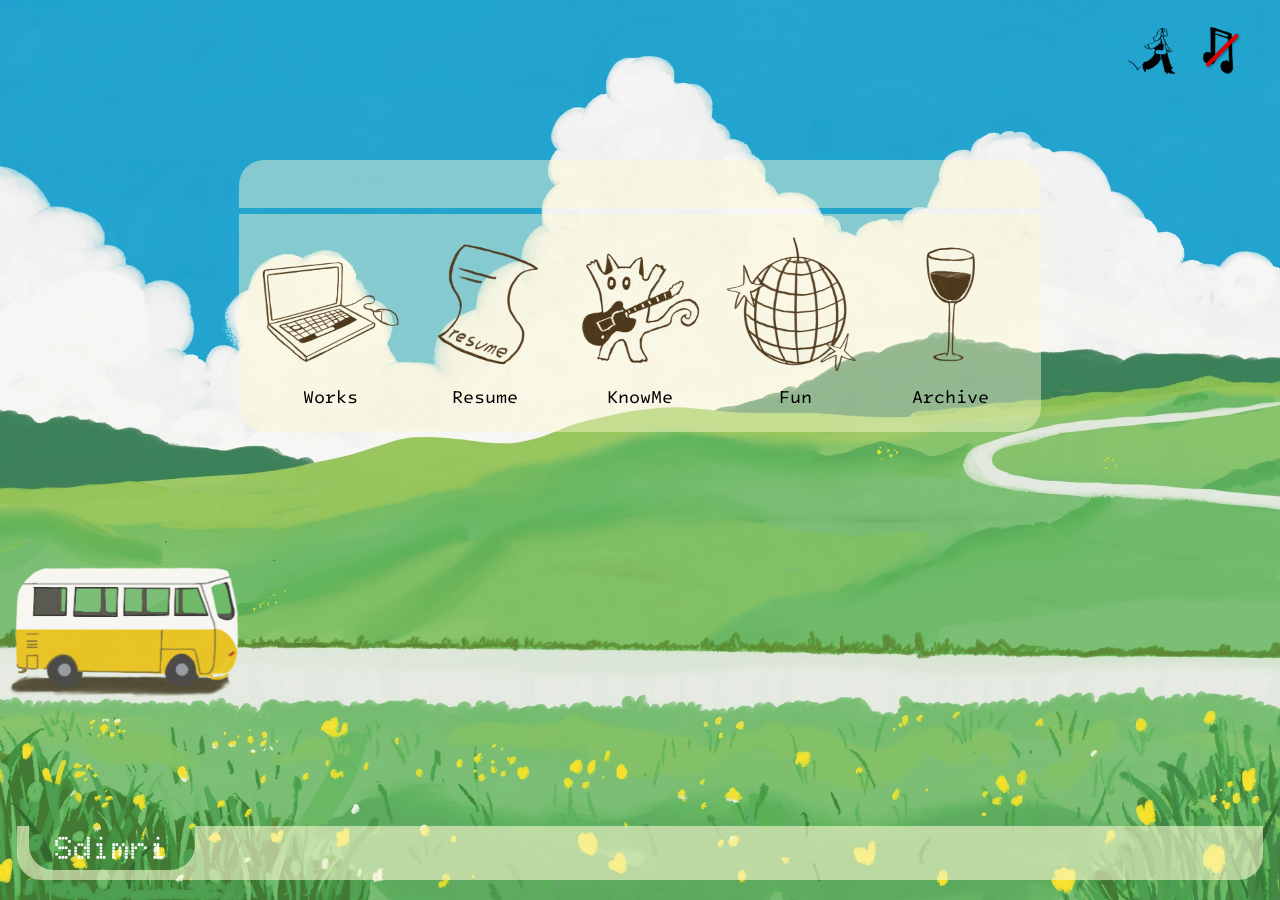
==== commit cff09180: "updates" ====
--- a/index.html
+++ b/index.html
@@ -1,6 +1,16 @@
 <!DOCTYPE html>
-<html lang="en">
+<html lang="en" data-view="desktop">
 <head>
+  <script>
+    (function () {
+      const urlParam = new URLSearchParams(window.location.search).get('view');
+      if (urlParam === 'scroll') {
+        document.documentElement.dataset.view = 'scroll';
+      } else {
+        document.documentElement.dataset.view = 'desktop';
+      }
+    })();
+  </script>
   <meta charset="UTF-8" />
   <meta name="viewport" content="width=device-width, initial-scale=1.0" />
   <title>Saumya Dimri — Portfolio</title>
@@ -14,33 +24,34 @@
        Built on design-system tokens. Editorial layout.
        ───────────────────────────────────────────── */
 
-    /* ---- View mode toggle & switching ---- */
+    /* ---- View mode toggle (Switch to Desktop Mode) ---- */
     .tb-view {
-      display: flex;
+      display: inline-flex;
       align-items: center;
       justify-content: center;
-      width: 28px;
-      height: 28px;
+      width: 44px;
+      height: 44px;
       padding: 0;
-      background: transparent;
-      border: 0;
+      background: rgba(255, 255, 255, 0.05);
+      border: 1px solid rgba(255, 255, 255, 0.12);
+      border-radius: 10px;
       cursor: pointer;
-      color: var(--ink-soft);
-      transition: color 0.2s;
+      color: var(--ink);
+      transition: all 0.2s ease;
       position: relative;
     }
-    .tb-view:hover { color: var(--ink); }
-    .tb-view .glyph {
-      position: absolute;
-      font-size: 15px;
-      transition: opacity 0.3s, transform 0.3s;
-    }
-    /* Default: scroll mode, show desktop icon */
-    .tb-view .icon-scroll { opacity: 0; transform: scale(0.8); }
-    .tb-view .icon-desktop { opacity: 1; transform: scale(1); }
-    /* Desktop mode active: show scroll icon */
-    [data-view="desktop"] .tb-view .icon-scroll { opacity: 1; transform: scale(1); }
-    [data-view="desktop"] .tb-view .icon-desktop { opacity: 0; transform: scale(0.8); }
+    .tb-view:hover {
+      color: var(--accent);
+      border-color: var(--accent);
+      background: rgba(145, 115, 215, 0.15);
+      transform: scale(1.08);
+    }
+    .tb-view svg {
+      width: 22px;
+      height: 22px;
+      display: block;
+      transition: transform 0.2s ease;
+    }
 
     /* Hide scroll layout in desktop mode */
     [data-view="desktop"] .scroll-layout { display: none; }
@@ -50,24 +61,70 @@
     [data-view="desktop"] .titlebar { display: none !important; }
 
     /* ---- Hero ---- */
-    .home-hero { padding-block: var(--sp-32) var(--sp-16); }
-    .home-hero .display { line-height: 1.02; font-size: clamp(3.25rem, 7vw + 1rem, 6.5rem); }
-    .home-hero .subtitle {
+    .home-hero { padding-block: var(--sp-24) var(--sp-16); }
+    .hero-reached-eyebrow {
+      font-family: var(--font-mono);
+      font-size: clamp(0.75rem, 0.4vw + 0.65rem, 0.95rem);
+      font-weight: 500;
+      color: var(--ink-soft);
+      margin-bottom: 2px;
+      letter-spacing: 0.08em;
+      text-transform: uppercase;
+    }
+    .hero-saumya-title {
+      line-height: 0.98;
+      font-size: clamp(3.5rem, 7.5vw + 1rem, 6.75rem);
       font-family: var(--font-display);
-      font-style: italic;
-      font-weight: 300;
-      font-size: clamp(1.25rem, 0.6vw + 1rem, 1.625rem);
+      font-weight: 900;
+      color: var(--ink);
+      margin: 0;
+    }
+    .hero-lead-copy {
+      margin-top: var(--sp-6);
+      max-width: 52ch;
+      font-size: clamp(1.15rem, 0.4vw + 1rem, 1.35rem);
+      line-height: 1.55;
       color: var(--ink-soft);
-      margin-top: var(--sp-3);
-    }
-    .home-hero .lead { margin-top: var(--sp-10); max-width: 52ch; }
+    }
+
+    /* Hero Two-Column Layout with Physics Dot Grid */
+    .hero-grid {
+      display: grid;
+      grid-template-columns: 1.15fr 0.85fr;
+      align-items: center;
+      gap: var(--sp-12);
+    }
+    @media (max-width: 900px) {
+      .hero-grid {
+        grid-template-columns: 1fr;
+        gap: var(--sp-8);
+      }
+    }
+    .hero-interactive {
+      display: flex;
+      flex-direction: column;
+      align-items: center;
+      position: relative;
+      width: 100%;
+      max-width: 440px;
+      margin-left: auto;
+    }
+    .hero-dot-canvas {
+      width: 100%;
+      height: 320px;
+      cursor: crosshair;
+      background: transparent;
+      border: none;
+      touch-action: none;
+      display: block;
+    }
 
     /* Hero CTAs */
     .hero-ctas {
       display: flex;
       gap: var(--sp-3);
       flex-wrap: wrap;
-      margin-top: var(--sp-12);
+      margin-top: var(--sp-8);
     }
     .cta {
       display: inline-flex;
@@ -83,17 +140,17 @@
       will-change: transform;
     }
 
-    /* Primary — subtle amber gradient, always dark text for readability */
+    /* Primary — custom purple gradient */
     .cta-primary {
-      background: linear-gradient(135deg, #ffd76b 0%, #f5c64a 45%, #f0a830 100%);
-      color: #1a1a1a;
-      box-shadow: 0 6px 20px -8px rgba(245, 168, 48, 0.55);
+      background: linear-gradient(135deg, #a78cf0 0%, #9173D7 45%, #7b58c7 100%);
+      color: #ffffff;
+      box-shadow: 0 6px 20px -8px rgba(145, 115, 215, 0.65);
     }
     .cta-primary:hover {
       transform: translateY(-2px);
-      background: linear-gradient(135deg, #ffe084 0%, #f7cf55 45%, #f3b13c 100%);
-      box-shadow: 0 14px 32px -10px rgba(245, 168, 48, 0.65);
-      color: #1a1a1a;
+      background: linear-gradient(135deg, #b9a0fa 0%, #9f83e2 45%, #8865d4 100%);
+      box-shadow: 0 14px 32px -10px rgba(145, 115, 215, 0.75);
+      color: #ffffff;
     }
     .cta-primary:active { transform: translateY(0); }
 
@@ -183,8 +240,8 @@
     }
     .featured img { width: 100%; height: auto; display: block; }
     .featured-text .case-title {
-      font-family: var(--font-display);
-      font-weight: 500;
+      font-family: 'DM Sans', sans-serif;
+      font-weight: 600;
       font-size: clamp(2rem, 2.6vw + 1rem, 3rem);
       line-height: 1.05;
       color: var(--ink);
@@ -279,11 +336,12 @@
     .work-row:hover .idx { color: var(--accent); }
     .work-row .name {
       grid-area: name;
-      font-family: var(--font-display);
-      font-weight: 500;
+      font-family: 'DM Sans', sans-serif;
+      font-weight: 600;
       font-size: clamp(1.375rem, 0.9vw + 1rem, 1.875rem);
       color: var(--ink);
       line-height: 1.15;
+      letter-spacing: -0.015em;
       transition: color 0.3s;
     }
     .work-row:hover .name { color: var(--accent-ink); }
@@ -316,9 +374,9 @@
       font-family: var(--font-mono);
       font-size: 0.625rem;
       padding: 2px 8px;
-      border: 1px solid var(--rule-strong);
+      border: 1px solid var(--accent);
       border-radius: 999px;
-      color: var(--ink-faint);
+      color: var(--accent);
       letter-spacing: 0.08em;
       text-transform: uppercase;
       margin-left: 8px;
@@ -360,7 +418,7 @@
     }
     .fun-cat-head h3 {
       font-family: var(--font-display);
-      font-weight: 500;
+      font-weight: 900;
       font-size: clamp(1.25rem, 0.8vw + 1rem, 1.625rem);
       line-height: 1.15;
       margin: 0;
@@ -389,6 +447,46 @@
         grid-column: span 2; grid-row: span 1;
       }
       .bento-tile.tall { grid-row: span 2; grid-column: span 1; }
+    }
+
+    /* Unified irregular mosaic bento for Fun Corner */
+    .bento-mosaic {
+      display: grid;
+      grid-template-columns: repeat(4, 1fr);
+      grid-auto-rows: 160px;
+      gap: 16px;
+      margin-top: var(--sp-6);
+    }
+    @media (max-width: 900px) {
+      .bento-mosaic {
+        grid-template-columns: repeat(2, 1fr);
+        grid-auto-rows: 165px;
+      }
+    }
+    @media (max-width: 600px) {
+      .bento-mosaic {
+        grid-template-columns: 1fr;
+        grid-auto-rows: auto;
+      }
+      .bento-mosaic .bento-tile {
+        min-height: 150px;
+        grid-column: span 1 !important;
+        grid-row: span 1 !important;
+      }
+    }
+    .bento-mosaic .tile-w2 { grid-column: span 2; }
+    .bento-mosaic .tile-h2 { grid-row: span 2; }
+    .bento-mosaic .bento-tile .tile-tag {
+      position: absolute;
+      top: 14px;
+      left: 16px;
+      font-family: var(--font-mono);
+      font-size: 0.68rem;
+      letter-spacing: 0.12em;
+      text-transform: uppercase;
+      color: rgba(255, 255, 255, 0.65);
+      z-index: 2;
+      pointer-events: none;
     }
 
     .bento-tile {
@@ -432,11 +530,11 @@
       gap: var(--sp-1);
       padding: var(--sp-4);
       text-align: center;
-      font-family: var(--font-display);
-      font-weight: 500;
-      font-style: italic;
-      font-size: clamp(0.875rem, 0.6vw + 0.5rem, 1.25rem);
-      color: rgba(255,255,255,0.92);
+      font-family: 'DM Sans', sans-serif;
+      font-weight: 600;
+      font-style: normal;
+      font-size: clamp(0.95rem, 0.6vw + 0.6rem, 1.25rem);
+      color: rgba(255,255,255,0.95);
       line-height: 1.3;
       z-index: 0;
     }
@@ -481,14 +579,15 @@
     }
     .bento-tile:hover .overlay { opacity: 1; transform: translateY(0); }
     .bento-tile .overlay h4 {
-      font-family: var(--font-display);
-      font-weight: 500;
+      font-family: 'DM Sans', sans-serif;
+      font-weight: 700;
       font-size: 1.125rem;
       line-height: 1.2;
       margin: 0 0 4px;
       color: #fff;
     }
     .bento-tile .overlay p {
+      font-family: 'DM Sans', sans-serif;
       font-size: 0.8125rem;
       line-height: 1.45;
       margin: 0;
@@ -612,6 +711,37 @@
     /* ─────────────────────────────────────────────
        Desktop Mode — Pixel-Exact Figma Spec
        ───────────────────────────────────────────── */
+    /* Custom Cursor (Figma 576:60 & 576:70) */
+    [data-view="desktop"],
+    [data-view="desktop"] body,
+    [data-view="desktop"] .desktop-layout,
+    [data-view="desktop"] .desktop-window,
+    [data-view="desktop"] .start-panel {
+      cursor: url('assets/desktop/cursor-default.png') 0 0, auto !important;
+    }
+    [data-view="desktop"] button,
+    [data-view="desktop"] a,
+    [data-view="desktop"] .folder,
+    [data-view="desktop"] .works-item,
+    [data-view="desktop"] .fun-item,
+    [data-view="desktop"] .archive-item,
+    [data-view="desktop"] .window-close-btn,
+    [data-view="desktop"] .window-back-btn,
+    [data-view="desktop"] .desktop-scroll-mode-toggle,
+    [data-view="desktop"] .fun-redo-btn,
+    [data-view="desktop"] .works-preview-card,
+    [data-view="desktop"] .fun-preview-card,
+    [data-view="desktop"] .archive-preview-card,
+    [data-view="desktop"] .archive-filter-btn,
+    [data-view="desktop"] .taskbar-active-notch,
+    [data-view="desktop"] .taskbar-tab-btn,
+    [data-view="desktop"] .taskbar-icon,
+    [data-view="desktop"] .deco-icon,
+    [data-view="desktop"] .deco-btn,
+    [data-view="desktop"] .about-pill-item {
+      cursor: url('assets/desktop/cursor-pointer.png') 6 1, pointer !important;
+    }
+
     .desktop-layout {
       position: fixed;
       inset: 0;
@@ -666,47 +796,97 @@
       }
     }
 
-    /* Decorative icons (top-right) */
+    /* Decorative & control icons (top-right: Music toggle + Girl back to scroll) */
     .desktop-deco {
       position: absolute;
-      top: 26px;
+      top: 24px;
       right: 32px;
       display: flex;
       align-items: center;
-      gap: 14px;
-      z-index: 60;
+      gap: 16px;
+      z-index: 90;
+    }
+    .deco-btn {
+      position: relative;
+      background: transparent;
+      border: none;
+      padding: 0;
+      margin: 0;
+      cursor: pointer;
+      display: flex;
+      align-items: center;
+      justify-content: center;
+      outline: none;
+      transition: transform 0.2s ease, opacity 0.2s ease;
+    }
+    .deco-btn:hover {
+      transform: scale(1.1);
+      opacity: 0.9;
+    }
+    .deco-icon {
+      width: 52px;
+      height: 52px;
+      object-fit: contain;
+      display: block;
       pointer-events: none;
     }
-    .deco-icon { width: 50px; height: 50px; object-fit: contain; }
-
-    /* Switch back to scroll mode button (subtle top-left pill) */
-    .desktop-scroll-mode-toggle {
+    .deco-music-wrapper {
+      position: relative;
+      width: 52px;
+      height: 52px;
+    }
+    .deco-music-slash {
       position: absolute;
-      top: 26px;
-      left: 32px;
-      z-index: 60;
-      background: rgba(252, 248, 209, 0.45);
-      border: 1px solid rgba(77, 55, 26, 0.25);
-      border-radius: 999px;
-      color: #4D371A;
+      top: 4px;
+      left: 4px;
+      width: 44px;
+      height: 44px;
+      pointer-events: none;
+      display: none;
+    }
+    .deco-music-btn.is-muted .deco-music-slash {
+      display: block;
+    }
+    .deco-music-slash::before {
+      content: '';
+      position: absolute;
+      top: 50%;
+      left: 0;
+      width: 100%;
+      height: 3.5px;
+      background: #E30000;
+      box-shadow: 0 1px 3px rgba(0,0,0,0.5);
+      transform: translateY(-50%) rotate(-45deg);
+      border-radius: 2px;
+    }
+    .deco-tooltip {
+      position: absolute;
+      top: calc(100% + 8px);
+      left: 50%;
+      transform: translateX(-50%);
+      background: rgba(0, 0, 0, 0.85);
+      color: #FCF8D1;
       font-family: 'Doto', monospace;
-      font-size: 14px;
+      font-size: 13px;
       font-weight: 800;
-      padding: 6px 16px;
-      cursor: pointer;
-      transition: background 0.2s, opacity 0.2s;
-      opacity: 0.7;
-      outline: none;
-    }
-    .desktop-scroll-mode-toggle:hover {
+      padding: 4px 10px;
+      border-radius: 6px;
+      white-space: nowrap;
+      pointer-events: none;
+      opacity: 0;
+      transition: opacity 0.15s ease, transform 0.15s ease;
+      box-shadow: 0 4px 12px rgba(0,0,0,0.3);
+      z-index: 100;
+    }
+    .deco-btn:hover .deco-tooltip {
       opacity: 1;
-      background: rgba(252, 248, 209, 0.75);
+      transform: translateX(-50%) translateY(2px);
     }
 
     /* ── START / Main Panel (Figma 409:2264 & 545:31) ── */
     .start-panel {
       position: fixed;
-      top: 132px;
+      top: clamp(60px, 28vh, 160px);
       left: 50%;
       transform: translateX(-50%);
       width: 802px;
@@ -809,24 +989,43 @@
       pointer-events: none;
     }
 
+    /* ── Double-click tooltip ── */
+    .dblclick-tooltip {
+      position: fixed;
+      pointer-events: none;
+      z-index: 9999;
+      background: rgba(0, 0, 0, 0.75);
+      color: #FCF8D1;
+      font-family: 'Doto', monospace;
+      font-size: 10px;
+      letter-spacing: 0.06em;
+      padding: 4px 10px;
+      border-radius: 20px;
+      white-space: nowrap;
+      opacity: 0;
+      transition: opacity 0.15s;
+      transform: translate(14px, -50%);
+    }
+    .dblclick-tooltip.visible { opacity: 1; }
+
     /* ── Floating Windows (About Me, Works, etc.) ── */
     .desktop-window {
       position: fixed;
-      top: 132px;
+      top: clamp(60px, 28vh, 160px);
       left: 50%;
       transform: translateX(-50%);
       width: 727px;
       max-width: 95vw;
       min-width: 360px;
       background: transparent; /* Transparent parent for gap */
-      display: none;
+      display: none !important;
       flex-direction: column;
       z-index: 100;
       overflow: visible;
       cursor: default;
       box-sizing: border-box;
     }
-    .desktop-window.is-open { display: flex; }
+    [data-view="desktop"] .desktop-window.is-open { display: flex !important; }
 
     /* Window Header Bar: height 48px, rounded top 25px */
     .window-header {
@@ -880,6 +1079,29 @@
       opacity: 0.75;
     }
 
+    /* Pixel Back Arrow Button (pinhead:pixel-arrow-left) */
+    .window-back-btn {
+      width: 40px;
+      height: 40px;
+      background: transparent;
+      border: none;
+      padding: 0;
+      cursor: pointer;
+      display: flex;
+      align-items: center;
+      justify-content: center;
+      outline: none;
+      flex-shrink: 0;
+    }
+    .window-back-btn img {
+      width: 24px;
+      height: 24px;
+      display: block;
+    }
+    .window-back-btn:hover {
+      opacity: 0.7;
+    }
+
     .window-body {
       background: rgba(252, 248, 209, 0.45);
       border-radius: 0 0 25px 25px;
@@ -890,8 +1112,10 @@
       border: none;
     }
 
-    /* ── Works Window Layout (Figma 547:163, 557:2774, 557:1519) ── */
-    #windowWork {
+    /* ── Works, Fun, Archive Window Layout ── */
+    #windowWork,
+    #windowFun,
+    #windowArchive {
       width: 727px;
     }
 
@@ -924,10 +1148,31 @@
     .works-body-container {
       background: rgba(252, 248, 209, 0.45);
       border-radius: 0 0 25px 25px;
-      padding: 17px 24px 24px 24px;
+      padding: 17px 24px 20px 24px;
       box-sizing: border-box;
       display: flex;
       flex-direction: column;
+      height: 242px;
+      max-height: 242px;
+      overflow-y: auto;
+      overflow-x: hidden;
+      scrollbar-width: thin;
+      scrollbar-color: #E30000 transparent;
+    }
+    .works-body-container::-webkit-scrollbar {
+      width: 6px;
+    }
+    .works-body-container::-webkit-scrollbar-track {
+      background: rgba(252, 248, 209, 0.2);
+      border-radius: 3px;
+      margin: 8px 0;
+    }
+    .works-body-container::-webkit-scrollbar-thumb {
+      background: #E30000;
+      border-radius: 3px;
+    }
+    .works-body-container::-webkit-scrollbar-thumb:hover {
+      background: #b50000;
     }
 
     .works-cat-header {
@@ -967,8 +1212,10 @@
 
     .works-grid {
       display: flex;
-      justify-content: space-between;
+      flex-wrap: wrap;
+      gap: 16px 24px;
       align-items: flex-start;
+      justify-content: flex-start;
       margin-top: 15px;
       width: 100%;
     }
@@ -1102,6 +1349,259 @@
       color: #000000;
     }
 
+    /* ── Fun Window Layout (Figma 572:2, 576:87, 576:1192) ── */
+    .fun-grid {
+      display: flex;
+      flex-wrap: wrap;
+      align-items: center;
+      gap: 36px;
+      margin-top: 15px;
+      width: 100%;
+    }
+    .fun-item {
+      display: flex;
+      flex-direction: column;
+      align-items: center;
+      cursor: pointer;
+      background: transparent !important;
+      border: none;
+      padding: 0;
+      margin: 0;
+      outline: none;
+      user-select: none;
+      width: 120px;
+    }
+    .fun-item:hover, .fun-item:focus {
+      background: transparent !important;
+    }
+    .fun-item-horizontal {
+      display: flex;
+      flex-direction: row;
+      align-items: center;
+      gap: 16px;
+      width: auto;
+      max-width: 320px;
+    }
+    .fun-item-icon {
+      width: 100px;
+      height: 100px;
+      object-fit: contain;
+      display: block;
+      pointer-events: none;
+    }
+    .fun-item-icon-selected {
+      display: none;
+    }
+    .fun-item:hover .fun-item-icon-default,
+    .fun-item.is-selected .fun-item-icon-default {
+      display: none;
+    }
+    .fun-item:hover .fun-item-icon-selected,
+    .fun-item.is-selected .fun-item-icon-selected {
+      display: block;
+    }
+    .fun-item-label {
+      font-family: 'Doto', monospace;
+      font-weight: 900;
+      font-size: 15px;
+      line-height: 18px;
+      color: #000000;
+      text-align: center;
+      margin-top: 6px;
+      pointer-events: none;
+    }
+    .fun-item-label-left {
+      text-align: left;
+      margin-top: 0;
+      max-width: 140px;
+    }
+
+    /* Fun Preview Card (Figma Frame 16: 576:87 & 576:1192) */
+    .fun-preview-card {
+      width: 727px;
+      min-height: 110px;
+      background: rgba(252, 248, 209, 0.50);
+      border-radius: 25px;
+      margin-top: 14px;
+      padding: 16px 28px;
+      box-sizing: border-box;
+      display: flex;
+      align-items: center;
+      gap: 24px;
+      cursor: pointer;
+      user-select: none;
+      box-shadow: 0 4px 16px rgba(0, 0, 0, 0.05);
+      transition: background 0.15s ease;
+    }
+    .fun-preview-card:hover {
+      background: rgba(252, 248, 209, 0.65);
+    }
+    .fun-preview-icon {
+      width: 80px;
+      height: 80px;
+      object-fit: contain;
+      flex-shrink: 0;
+      pointer-events: none;
+    }
+    .fun-preview-content {
+      flex: 1;
+      display: flex;
+      flex-direction: column;
+      gap: 4px;
+      min-width: 0;
+    }
+    .fun-preview-title {
+      font-family: 'Doto', monospace;
+      font-weight: 900;
+      font-size: 30px;
+      line-height: 36px;
+      color: #E30000;
+      margin: 0;
+      white-space: nowrap;
+      overflow: hidden;
+      text-overflow: ellipsis;
+    }
+    .fun-preview-subtitle {
+      font-family: 'Doto', monospace;
+      font-weight: 800;
+      font-size: 16px;
+      line-height: 20px;
+      color: #000000;
+      margin: 0;
+    }
+    .fun-redo-btn {
+      width: 44px;
+      height: 44px;
+      background: transparent;
+      border: none;
+      cursor: pointer;
+      display: flex;
+      align-items: center;
+      justify-content: center;
+      padding: 0;
+      outline: none;
+      flex-shrink: 0;
+      transition: transform 0.25s ease, opacity 0.2s ease;
+    }
+    .fun-redo-btn:hover {
+      transform: rotate(90deg) scale(1.1);
+      opacity: 0.8;
+    }
+    .fun-redo-btn img {
+      width: 36px;
+      height: 36px;
+      display: block;
+    }
+
+    #funBody {
+      height: auto !important;
+      max-height: none !important;
+      overflow: visible !important;
+      overflow-y: hidden !important;
+    }
+
+    /* ── Archive Window Layout ── */
+    #archiveBody {
+      height: 280px;
+      max-height: 280px;
+      overflow-y: auto;
+      overflow-x: hidden;
+    }
+    .archive-filters {
+      display: flex;
+      align-items: center;
+      gap: 8px;
+      flex-wrap: wrap;
+      margin-top: 10px;
+      margin-bottom: 6px;
+      width: 100%;
+    }
+    .archive-filter-btn {
+      font-family: 'Doto', monospace;
+      font-weight: 800;
+      font-size: 13px;
+      line-height: 1;
+      padding: 6px 12px;
+      border-radius: 999px;
+      border: 1px solid rgba(0, 0, 0, 0.35);
+      background: rgba(255, 255, 255, 0.45);
+      color: #000000;
+      cursor: pointer;
+      transition: all 0.15s ease;
+      user-select: none;
+    }
+    .archive-filter-btn:hover {
+      background: rgba(255, 255, 255, 0.85);
+      border-color: #000000;
+    }
+    .archive-filter-btn.is-active {
+      background: #000000;
+      color: #FFFFFF;
+      border-color: #000000;
+    }
+    .archive-filter-btn.archive-filter-clear {
+      color: #E30000;
+      border-color: rgba(227, 0, 0, 0.4);
+      background: rgba(255, 255, 255, 0.6);
+    }
+    .archive-filter-btn.archive-filter-clear:hover {
+      background: #E30000;
+      color: #FFFFFF;
+      border-color: #E30000;
+    }
+    .archive-grid {
+      display: flex;
+      flex-wrap: wrap;
+      gap: 16px 20px;
+      align-items: flex-start;
+      margin-top: 15px;
+      width: 100%;
+    }
+    .archive-item {
+      width: 110px;
+      display: flex;
+      flex-direction: column;
+      align-items: center;
+      cursor: pointer;
+      background: transparent !important;
+      border: none;
+      padding: 0;
+      margin: 0;
+      outline: none;
+      user-select: none;
+    }
+    .archive-item:hover, .archive-item:focus {
+      background: transparent !important;
+    }
+    .archive-item-icon {
+      width: 100px;
+      height: 100px;
+      object-fit: contain;
+      display: block;
+      pointer-events: none;
+    }
+    .archive-item-icon-selected {
+      display: none;
+    }
+    .archive-item:hover .archive-item-icon-default,
+    .archive-item.is-selected .archive-item-icon-default {
+      display: none;
+    }
+    .archive-item:hover .archive-item-icon-selected,
+    .archive-item.is-selected .archive-item-icon-selected {
+      display: block;
+    }
+    .archive-item-name {
+      font-family: 'Doto', monospace;
+      font-weight: 900;
+      font-size: 13px;
+      line-height: 16px;
+      color: #000000;
+      text-align: center;
+      margin-top: 4px;
+      pointer-events: none;
+    }
+
     /* ── About Me Window Layout (Figma 545:99) ── */
     .about-top {
       display: flex;
@@ -1217,7 +1717,7 @@
       max-width: 1406px;
       margin: 0 auto;
       z-index: 300;
-      display: none;
+      display: none !important;
       align-items: flex-start;
       user-select: none;
       background: transparent !important;
@@ -1225,7 +1725,7 @@
       box-shadow: none !important;
       padding: 0 !important;
     }
-    [data-view="desktop"] .taskbar { display: flex; }
+    [data-view="desktop"] .taskbar { display: flex !important; }
 
     .taskbar-bg-svg {
       position: absolute;
@@ -1321,63 +1821,57 @@
 <!-- ───────── Title bar ───────── -->
 <header class="titlebar">
   <div class="titlebar-inner">
-    <a class="tb-title" href="index.html">
-      <span class="dot"></span>
-      <span>SD</span>
+    <a class="tb-title tb-logo-brand" href="index.html">
+      <img src="assets/logo-saumya-cropped.png" alt="Saumya" class="tb-brand-img">
     </a>
     <nav class="tb-menu">
       <a href="#work" class="is-active">Work</a>
       <a href="#about">About</a>
-      <a href="https://drive.google.com/file/d/1h-e1z07qhtZ4bjrmootaqIbPkzds6cQT/view?usp=sharing" target="_blank" rel="noopener" class="tb-icon tb-icon-right" aria-label="Resume" title="Resume">
-        <svg width="12" height="14" viewBox="0 0 12 14" fill="none" xmlns="http://www.w3.org/2000/svg"><rect x="0.65" y="0.65" width="10.7" height="12.7" rx="1.35" stroke="currentColor" stroke-width="1.3"/><line x1="2.8" y1="4.5" x2="9.2" y2="4.5" stroke="currentColor" stroke-width="1.1" stroke-linecap="round"/><line x1="2.8" y1="7" x2="9.2" y2="7" stroke="currentColor" stroke-width="1.1" stroke-linecap="round"/><line x1="2.8" y1="9.5" x2="6.5" y2="9.5" stroke="currentColor" stroke-width="1.1" stroke-linecap="round"/></svg>
+      <a href="https://drive.google.com/file/d/17c98mvWmZVNqtjBSgb9D-Epj7hKCwrb2/view?usp=sharing" target="_blank" rel="noopener" class="tb-icon-only" aria-label="Resume" title="Resume">
+        <svg width="20" height="22" viewBox="0 0 12 14" fill="none" xmlns="http://www.w3.org/2000/svg"><rect x="0.65" y="0.65" width="10.7" height="12.7" rx="1.35" stroke="currentColor" stroke-width="1.3"/><line x1="2.8" y1="4.5" x2="9.2" y2="4.5" stroke="currentColor" stroke-width="1.1" stroke-linecap="round"/><line x1="2.8" y1="7" x2="9.2" y2="7" stroke="currentColor" stroke-width="1.1" stroke-linecap="round"/><line x1="2.8" y1="9.5" x2="6.5" y2="9.5" stroke="currentColor" stroke-width="1.1" stroke-linecap="round"/></svg>
       </a>
-      <a href="mailto:saumyadimri28@gmail.com" class="tb-icon tb-icon-left" aria-label="Email" title="Email">
-        <svg width="14" height="11" viewBox="0 0 14 11" fill="none" xmlns="http://www.w3.org/2000/svg"><rect x="0.65" y="0.65" width="12.7" height="9.7" rx="1.35" stroke="currentColor" stroke-width="1.3"/><path d="M1.2 1.8L7 6.4L12.8 1.8" stroke="currentColor" stroke-width="1.2" stroke-linecap="round" stroke-linejoin="round"/></svg>
+      <a href="mailto:saumyadimri28@gmail.com" class="tb-icon-only" aria-label="Email" title="Email">
+        <svg width="22" height="18" viewBox="0 0 14 11" fill="none" xmlns="http://www.w3.org/2000/svg"><rect x="0.65" y="0.65" width="12.7" height="9.7" rx="1.35" stroke="currentColor" stroke-width="1.3"/><path d="M1.2 1.8L7 6.4L12.8 1.8" stroke="currentColor" stroke-width="1.2" stroke-linecap="round" stroke-linejoin="round"/></svg>
       </a>
     </nav>
-    <button class="tb-view" id="viewToggle" aria-label="Toggle scroll / desktop view">
-      <span class="glyph icon-scroll">☰</span>
-      <span class="glyph icon-desktop">▦</span>
-    </button>
-    <button class="tb-theme" id="themeToggle" aria-label="Toggle light / dark">
-      <span class="glyph icon-moon">☾</span>
-      <span class="glyph icon-sun">☀</span>
+    <button class="tb-view" id="viewToggle" aria-label="Switch to desktop mode" title="Switch to desktop mode">
+      <svg width="22" height="20" viewBox="0 0 24 24" fill="none" stroke="currentColor" stroke-width="2" stroke-linecap="round" stroke-linejoin="round">
+        <rect x="2" y="3" width="20" height="14" rx="2" ry="2"></rect>
+        <line x1="8" y1="21" x2="16" y2="21"></line>
+        <line x1="12" y1="17" x2="12" y2="21"></line>
+      </svg>
     </button>
   </div>
 </header>
 
 <!-- ═══════════════════════════════════════════════
-     SCROLL LAYOUT (default)
+     SCROLL LAYOUT
      ═══════════════════════════════════════════════ -->
 <div class="scroll-layout">
 
 <!-- ───────── Hero ───────── -->
 <header class="home-hero container">
-  <h1 class="display">Hi, I'm Saumya.</h1>
-  <p class="lead">
-    I'm a UX designer who researches how people actually use software, then designs what they
-    would actually choose. Calm interfaces over engagement metrics. Behaviour over features.
-  </p>
-  <div class="hero-ctas">
-    <a href="#work"    class="cta cta-primary">Look at my work</a>
-    <a href="#contact" class="cta cta-ghost">Contact me</a>
+  <div class="hero-grid">
+    <div class="hero-left">
+      <div class="hero-reached-eyebrow">you have reached</div>
+      <h1 class="display hero-saumya-title">Saumya</h1>
+      <p class="lead hero-lead-copy">
+        Interaction designer @ DTU. Currently exploring why people do what they do, and designing so it’s easier to do it well.
+      </p>
+      <div class="hero-ctas">
+        <a href="#work"    class="cta cta-primary">Look at my work</a>
+        <a href="mailto:saumyadimri28@gmail.com" class="cta cta-ghost">Contact me</a>
+      </div>
+    </div>
+    <div class="hero-interactive">
+      <canvas id="dotGridCanvas" class="hero-dot-canvas"></canvas>
+    </div>
   </div>
 </header>
 
 <!-- ───────── Selected Work ───────── -->
 <section class="container home-section" id="work">
   <div class="section-marker"><span class="eyebrow">01 · Selected Work</span></div>
-
-  <div class="work-filter" role="group" aria-label="Filter projects">
-    <button class="filter-btn is-active" data-filter="case-studies">Case studies</button>
-    <button class="filter-btn" data-filter="emotions">Emotions</button>
-    <button class="filter-btn" data-filter="artistic">Artistic</button>
-    <button class="filter-btn" data-filter="plants">Plants</button>
-    <button class="filter-btn" data-filter="food">Food</button>
-    <button class="filter-btn" data-filter="games">Games</button>
-    <button class="filter-btn" data-filter="magazine">Magazine</button>
-    <button class="filter-btn" data-filter="all">All</button>
-  </div>
 
   <div class="work-list">
     <a class="work-row" href="booknest.html" data-tags="case-studies emotions">
@@ -1399,7 +1893,7 @@
     <a class="work-row" href="https://saumyadimri.framer.website/data-platform" target="_blank" rel="noopener" data-tags="case-studies">
       <span class="idx">03</span>
       <img class="work-thumb" src="assets/financial data platform/thumbnail.png" alt="Financial Data Platform thumbnail" />
-      <span class="name">Financial Data Platform <span class="ext-tag">Framer</span></span>
+      <span class="name">Financial Data Platform <span class="ext-tag featured">Case study</span></span>
       <span class="cat">Data platform</span>
       <span class="blurb">Interface for browsing, comparing, and acting on financial data streams.</span>
       <span class="arrow">↗</span>
@@ -1407,93 +1901,18 @@
     <a class="work-row" href="https://www.behance.net/gallery/202496381/IRCTC-Website-Redesign-UIUX-Case-Study" target="_blank" rel="noopener" data-tags="case-studies">
       <span class="idx">04</span>
       <img class="work-thumb" src="assets/IRCTC/Thumbnail.png" alt="IRCTC Redesign thumbnail" />
-      <span class="name">IRCTC Redesign <span class="ext-tag">Behance</span></span>
+      <span class="name">IRCTC Redesign <span class="ext-tag featured">Case study</span></span>
       <span class="cat">UI/UX case study</span>
       <span class="blurb">Rethinking India's railway booking platform from a frequent-traveller's view.</span>
       <span class="arrow">↗</span>
     </a>
-    <a class="work-row" href="https://saumyadimri.framer.website/lifelog" target="_blank" rel="noopener" data-tags="emotions">
+    <a class="work-row" href="dataviz.html" data-tags="case-studies emotions plants">
       <span class="idx">05</span>
-      <img class="work-thumb" src="assets/lifelog/Thumbnail.png" alt="Lifelog thumbnail" />
-      <span class="name">Lifelog <span class="ext-tag">Framer</span></span>
-      <span class="cat">Adobe Designathon</span>
-      <span class="blurb">A photo-memory app built for the Adobe Designathon.</span>
-      <span class="arrow">↗</span>
-    </a>
-    <a class="work-row" href="https://www.behance.net/gallery/214995291/CHATURAAJ-Indian-Board-Game-design" target="_blank" rel="noopener" data-tags="games magazine">
-      <span class="idx">06</span>
-      <img class="work-thumb" src="assets/chaturaaj/DSC01945.JPG" alt="Chaturaaj thumbnail" />
-      <span class="name">Chaturaaj <span class="ext-tag">Behance</span></span>
-      <span class="cat">Board game design</span>
-      <span class="blurb">A modern Indian board game — rules, board, pieces, and packaging.</span>
-      <span class="arrow">↗</span>
-    </a>
-    <a class="work-row" href="https://saumyadimri.framer.website/piscivore" target="_blank" rel="noopener" data-tags="artistic">
-      <span class="idx">07</span>
-      <img class="work-thumb" src="assets/piscivore/Thumbnail.png" alt="Piscivore thumbnail" />
-      <span class="name">Piscivore <span class="ext-tag">Framer</span></span>
-      <span class="cat">Branding</span>
-      <span class="blurb">Brand identity, packaging, and web for a fish-food company.</span>
-      <span class="arrow">↗</span>
-    </a>
-    <a class="work-row" href="dataviz.html" data-tags="emotions plants games">
-      <span class="idx">08</span>
       <img class="work-thumb" src="assets/I was going to study plants/plant.jpeg" alt="Plant thumbnail" />
-      <span class="name">I Was Going to Study Plants <span class="ext-tag">Side project</span></span>
-      <span class="cat">Data viz · Somatic memory</span>
+      <span class="name">I Was Going to Study Plants <span class="ext-tag featured">Research paper</span></span>
+      <span class="cat">Research paper · Somatic memory</span>
       <span class="blurb">Tracking conditioned emotional responses across place, sound, and experience.</span>
       <span class="arrow">→</span>
-    </a>
-
-    <!-- ── Extra rows revealed by filter only ── -->
-    <a class="work-row" href="illustrations.html" data-tags="artistic" hidden>
-      <span class="idx">—</span>
-      <span class="name">Illustration Series <span class="ext-tag">Side project</span></span>
-      <span class="cat">Procreate · Visual</span>
-      <span class="blurb">Character studies, brush experiments, and visual explorations.</span>
-      <span class="arrow">→</span>
-    </a>
-    <a class="work-row" href="momscookbook.html" data-tags="emotions artistic food" hidden>
-      <span class="idx">—</span>
-      <span class="name">Mom's Cookbook <span class="ext-tag">Side project</span></span>
-      <span class="cat">Editorial · Food</span>
-      <span class="blurb">A family recipe book in progress — designed and laid out as a flip book.</span>
-      <span class="arrow">→</span>
-    </a>
-    <a class="work-row" href="https://www.behance.net/gallery/201876773/A-week-in-pages-Travel-Journal" target="_blank" rel="noopener" data-tags="magazine" hidden>
-      <span class="idx">—</span>
-      <span class="name">A Week in Pages <span class="ext-tag">Behance</span></span>
-      <span class="cat">Travel journal · Editorial</span>
-      <span class="blurb">A week documented in hand-made spreads and travel notes.</span>
-      <span class="arrow">↗</span>
-    </a>
-    <a class="work-row" href="https://www.behance.net/gallery/200520895/Evenings-in-Delhi" target="_blank" rel="noopener" data-tags="artistic" hidden>
-      <span class="idx">—</span>
-      <span class="name">Evenings in Delhi <span class="ext-tag">Behance</span></span>
-      <span class="cat">Photography · Visual</span>
-      <span class="blurb">A visual study of light, dust, and stillness after sunset.</span>
-      <span class="arrow">↗</span>
-    </a>
-    <a class="work-row" href="https://www.behance.net/gallery/200399389/Sunflowers-Dark-Bloom-Stop-Motion-Animation" target="_blank" rel="noopener" data-tags="artistic" hidden>
-      <span class="idx">—</span>
-      <span class="name">Sunflowers: Dark Bloom <span class="ext-tag">Behance</span></span>
-      <span class="cat">Stop-motion animation</span>
-      <span class="blurb">A stop-motion short exploring sunflowers in low light.</span>
-      <span class="arrow">↗</span>
-    </a>
-    <a class="work-row" href="https://www.behance.net/gallery/201381311/Kashmiri-Papier-Mache-Magazine-Booklet" target="_blank" rel="noopener" data-tags="magazine" hidden>
-      <span class="idx">—</span>
-      <span class="name">Kashmiri Papier-Mâché <span class="ext-tag">Archive</span></span>
-      <span class="cat">Magazine · Editorial</span>
-      <span class="blurb">A booklet documenting the craft traditions of Kashmiri papier-mâché.</span>
-      <span class="arrow">↗</span>
-    </a>
-    <a class="work-row" href="https://www.behance.net/gallery/201015047/Elements-of-design-Editorial-Booklet" target="_blank" rel="noopener" data-tags="magazine" hidden>
-      <span class="idx">—</span>
-      <span class="name">Elements of Design <span class="ext-tag">Archive</span></span>
-      <span class="cat">Editorial booklet</span>
-      <span class="blurb">An editorial exploration of design fundamentals, composed as a print booklet.</span>
-      <span class="arrow">↗</span>
     </a>
   </div>
 </section>
@@ -1503,158 +1922,118 @@
   <div class="section-marker"><span class="eyebrow">02 · Fun Corner</span></div>
   <h2 class="h1" style="max-width: 22ch;">The stuff that isn't on a brief.</h2>
   <p class="lead" style="margin-top: var(--sp-4); margin-bottom: var(--sp-6);">
-    Side projects, books I'm reading, music I'm circling. Hover any tile.
+    Side projects, books I'm reading, music I'm circling.
   </p>
 
-  <!-- ── Side projects ── -->
-  <div class="fun-sub">
-    <div class="fun-cat-head">
-      <h3>Side projects</h3>
-      <span class="meta">Illustrations · experiments</span>
-    </div>
-    <div class="bento cols-4">
-      <a class="bento-tile pattern" href="illustrations.html" style="--c: #8B2CBB; grid-column: span 3;">
-        <div class="stand-in">Illustration series</div>
-        <div class="overlay">
-          <h4>Illustration series</h4>
-          <p>Procreate character studies and brush experiments.</p>
-        </div>
-      </a>
-      <a class="bento-tile pattern" href="https://www.behance.net/gallery/200399389/Sunflowers-Dark-Bloom-Stop-Motion-Animation" target="_blank" rel="noopener" style="--c: #3a2a1a;">
-        <div class="stand-in">Sunflowers</div>
-        <div class="overlay">
-          <h4>Sunflowers: Dark Bloom</h4>
-          <p>Stop-motion animation.</p>
-        </div>
-      </a>
-      <a class="bento-tile pattern" href="momscookbook.html" style="--c: #D96C4F;">
-        <div class="stand-in">Mom's Cookbook</div>
-        <div class="overlay">
-          <h4>Mom's Cookbook</h4>
-          <p>A family recipe book in progress.</p>
-        </div>
-      </a>
-      <a class="bento-tile pattern" href="https://www.behance.net/gallery/201876773/A-week-in-pages-Travel-Journal" target="_blank" rel="noopener" style="--c: #4CAE70;">
-        <div class="stand-in">A Week in Pages</div>
-        <div class="overlay">
-          <h4>A Week in Pages</h4>
-          <p>Travel journal — a week documented in spreads.</p>
-        </div>
-      </a>
-      <a class="bento-tile pattern" href="https://www.behance.net/gallery/200520895/Evenings-in-Delhi" target="_blank" rel="noopener" style="--c: #c07040;">
-        <div class="stand-in">Evenings in Delhi</div>
-        <div class="overlay">
-          <h4>Evenings in Delhi</h4>
-          <p>A visual study of light, dust, and stillness.</p>
-        </div>
-      </a>
-    </div>
+  <div class="bento-mosaic">
+    <!-- Row 1: Illustration series (w2, h1) -->
+    <a class="bento-tile pattern tile-w2" href="illustrations.html" style="--c: #8B2CBB;">
+      <span class="tile-tag">Visual Study</span>
+      <div class="stand-in">Illustration Series</div>
+      <div class="overlay">
+        <h4>Illustration Series</h4>
+        <p>Procreate character studies and brush experiments.</p>
+      </div>
+    </a>
+
+    <!-- Row 1-2: Becoming Supernatural (w1, h2) -->
+    <article class="bento-tile tile-h2" style="--c: #2B1F3A;">
+      <span class="tile-tag">Reading</span>
+      <div class="stand-in">Becoming Supernatural<span class="author">Joe Dispenza</span></div>
+      <div class="overlay">
+        <h4>Becoming Supernatural</h4>
+        <p>Joe Dispenza · rewiring habitual thinking & meditative states.</p>
+      </div>
+    </article>
+
+    <!-- Row 1: Retro Desktop Easter egg (w1, h1) -->
+    <a class="bento-tile" href="retro.html" target="_blank" rel="noopener" style="--c: #1c3b4a;">
+      <span class="tile-tag">Easter Egg ✦</span>
+      <div class="stand-in">The Retro Desktop</div>
+      <div class="overlay">
+        <h4>The Retro Desktop</h4>
+        <p>Windows 95-style nostalgic desktop environment.</p>
+      </div>
+    </a>
+
+    <!-- Row 2: Sunflowers (w1, h1) -->
+    <a class="bento-tile pattern" href="https://www.behance.net/gallery/200399389/Sunflowers-Dark-Bloom-Stop-Motion-Animation" target="_blank" rel="noopener" style="--c: #3a2a1a;">
+      <span class="tile-tag">Animation</span>
+      <div class="stand-in">Sunflowers</div>
+      <div class="overlay">
+        <h4>Sunflowers: Dark Bloom</h4>
+        <p>Stop-motion short in low light.</p>
+      </div>
+    </a>
+
+    <!-- Row 2: A Week in Pages (w1, h1) -->
+    <a class="bento-tile pattern" href="https://www.behance.net/gallery/201876773/A-week-in-pages-Travel-Journal" target="_blank" rel="noopener" style="--c: #4CAE70;">
+      <span class="tile-tag">Editorial</span>
+      <div class="stand-in">A Week in Pages</div>
+      <div class="overlay">
+        <h4>A Week in Pages</h4>
+        <p>Travel journal documented in hand-made spreads.</p>
+      </div>
+    </a>
+
+    <!-- Row 2: Why Thinking is Ruining Your Life (w1, h1) -->
+    <article class="bento-tile" style="--c: #5c3b75;">
+      <span class="tile-tag">Reading</span>
+      <div class="stand-in">Why Thinking...<span class="author">In Progress</span></div>
+      <div class="overlay">
+        <h4>Why Thinking is Ruining Your Life</h4>
+        <p>Currently mid-chapter. Reserving judgment.</p>
+      </div>
+    </article>
+
+    <!-- Row 3: Evenings in Delhi (w1, h1) -->
+    <a class="bento-tile pattern" href="https://www.behance.net/gallery/200520895/Evenings-in-Delhi" target="_blank" rel="noopener" style="--c: #c07040;">
+      <span class="tile-tag">Photography</span>
+      <div class="stand-in">Evenings in Delhi</div>
+      <div class="overlay">
+        <h4>Evenings in Delhi</h4>
+        <p>A visual study of light, dust, and stillness after sunset.</p>
+      </div>
+    </a>
+
+    <!-- Row 3: Roll the dice / Random book pick (w1, h1) -->
+    <button class="bento-tile is-button" id="bookRecBtn" type="button">
+      <span class="tile-tag">Book Pick ↻</span>
+      <div class="stand-in">Random Pick<span class="arrow">↻</span></div>
+      <div class="overlay">
+        <h4>Roll the dice</h4>
+        <p>Tap for a book recommendation from the rotation.</p>
+      </div>
+    </button>
+
+    <!-- Row 3: Spotify Playlists (w2, h1) -->
+    <a class="bento-tile tile-w2" href="https://open.spotify.com/playlist/37i9dQZF1DXcBWIGoYBM5M" target="_blank" rel="noopener" style="--c: #1DB954;">
+      <span class="tile-tag">Spotify 🎧</span>
+      <div class="stand-in">Slow mornings & ambient focus</div>
+      <div class="overlay">
+        <h4>Slow mornings & focus</h4>
+        <p>Acoustic, indie folk, and peaceful instrumentals.</p>
+      </div>
+    </a>
   </div>
 
-  <!-- ── Books ── -->
-  <div class="fun-sub">
-    <div class="fun-cat-head">
-      <h3>Books I'm reading</h3>
-      <span class="meta">2 active · click the third for a random pick</span>
-    </div>
-    <div class="bento cols-3">
-      <article class="bento-tile tall" style="--c: #2B1F3A;">
-        <img class="bg-img" src="assets/fun/becoming-supernatural.png" alt="" onerror="this.style.display='none'" />
-        <div class="stand-in">Becoming Supernatural<span class="author">Joe Dispenza</span></div>
-        <div class="overlay">
-          <h4>Becoming Supernatural</h4>
-          <p>Joe Dispenza · about the body remembering the future.</p>
-        </div>
-      </article>
-      <article class="bento-tile tall" style="--c: #8B2CBB;">
-        <img class="bg-img" src="assets/fun/why-thinking.png" alt="" onerror="this.style.display='none'" />
-        <div class="stand-in">Why Thinking is Ruining Your Life<span class="author">—</span></div>
-        <div class="overlay">
-          <h4>Why Thinking is Ruining Your Life</h4>
-          <p>Currently mid-chapter. Reserving judgment.</p>
-        </div>
-      </article>
-      <button class="bento-tile tall is-button" id="bookRecBtn" type="button">
-        <div class="stand-in">Want a random pick?<span class="arrow">↻</span></div>
-        <div class="overlay">
-          <h4>Roll the dice</h4>
-          <p>Tap for a book recommendation from the rotation.</p>
-        </div>
-      </button>
-    </div>
-    <div class="book-rec-result" id="bookRecResult" aria-live="polite">
-      <span class="lbl">Pick</span>
-      <strong>—</strong>
-    </div>
-  </div>
-
-  <!-- ── Spotify playlists ── -->
-  <div class="fun-sub">
-    <div class="fun-cat-head">
-      <h3>Spotify playlists</h3>
-      <span class="meta">Click a tile to open Spotify</span>
-    </div>
-    <div class="bento cols-2">
-      <a class="bento-tile" href="https://open.spotify.com/playlist/37i9dQZF1DXcBWIGoYBM5M" target="_blank" rel="noopener" style="--c: #1DB954;">
-        <img class="bg-img" src="assets/fun/playlist-1.png" alt="" onerror="this.style.display='none'" />
-        <div class="stand-in">Slow mornings</div>
-        <div class="overlay">
-          <h4>Slow mornings</h4>
-          <p>Acoustic, indie folk · 38 tracks</p>
-        </div>
-      </a>
-      <a class="bento-tile" href="https://open.spotify.com/playlist/37i9dQZF1DX3rxVfibe1L0" target="_blank" rel="noopener" style="--c: #F3B84A;">
-        <img class="bg-img" src="assets/fun/playlist-2.png" alt="" onerror="this.style.display='none'" />
-        <div class="stand-in">For working evenings</div>
-        <div class="overlay">
-          <h4>For working evenings</h4>
-          <p>Prateek Kuhad, lo-fi · 42 tracks</p>
-        </div>
-      </a>
-      <a class="bento-tile" href="https://open.spotify.com/playlist/37i9dQZF1DWWQRwui0ExPn" target="_blank" rel="noopener" style="--c: #8B2CBB;">
-        <img class="bg-img" src="assets/fun/playlist-3.png" alt="" onerror="this.style.display='none'" />
-        <div class="stand-in">Heavy rotation</div>
-        <div class="overlay">
-          <h4>Heavy rotation</h4>
-          <p>Wallows, Phoebe, Hozier · 51 tracks</p>
-        </div>
-      </a>
-      <a class="bento-tile" href="https://open.spotify.com/playlist/37i9dQZF1DX4sWSpwq3LiO" target="_blank" rel="noopener" style="--c: #4CAE70;">
-        <img class="bg-img" src="assets/fun/playlist-4.png" alt="" onerror="this.style.display='none'" />
-        <div class="stand-in">Long walks, no podcast</div>
-        <div class="overlay">
-          <h4>Long walks, no podcast</h4>
-          <p>Ambient, peaceful piano · 28 tracks</p>
-        </div>
-      </a>
-    </div>
-    <p class="figure-caption" style="margin-top: var(--sp-3); max-width: 60ch;">
-      Drop playlist cover PNGs at <code style="font-family: var(--font-mono); font-size: 0.75rem; padding: 2px 6px; background: var(--paper-2); border-radius: 4px;">assets/fun/playlist-1.png</code> etc. and update the
-      <code style="font-family: var(--font-mono); font-size: 0.75rem; padding: 2px 6px; background: var(--paper-2); border-radius: 4px;">href</code> to the real Spotify URL.
-    </p>
+  <div class="book-rec-result" id="bookRecResult" aria-live="polite" style="margin-top: var(--sp-4);">
+    <span class="lbl">Pick</span>
+    <strong>—</strong>
   </div>
 </section>
 
 <!-- ───────── About ───────── -->
 <section class="container home-section about" id="about">
   <div class="section-marker"><span class="eyebrow">03 · About</span></div>
+  <h2 class="h1" style="max-width: 22ch; margin-top: var(--sp-2); margin-bottom: var(--sp-8);">helo, welcome :)</h2>
   <div class="two-col">
     <div class="prose">
       <p>
-        Hi, I'm Saumya — a 22-year-old in her prime, currently floating between passionately
-        chasing life and simply observing it unfold.
+        I'm Saumya, an Interaction Design student focused on human-centered digital systems, with interests stretching across behavioural UX, Illustrations, and web.
       </p>
       <p>
-        From figuring out how to cross a road diagonally to navigating the elements that make
-        up the self, I've always been obsessed with making life a little more efficient,
-        thoughtful, and intentional. I believe the tiniest choices carry weight, and I carry
-        that mindset into every project I take on.
-      </p>
-      <p>
-        I'm an Interaction Design student focused on human-centred digital systems, with
-        interests stretching across behavioural UX, branding, and web. I try to blur the lines
-        between daily living and purposeful creating — whether I'm designing apps or just
-        reflecting on a conversation.
+        Currently trying to rekindle passion in life. When not buried 8 feet deep in thinking, you can find me either — running, reading, cooking or with a pencil in my hand.
       </p>
     </div>
     <div>
@@ -1668,9 +2047,9 @@
   <div class="contact-links" id="contact">
     <a href="mailto:saumyadimri28@gmail.com"><span class="platform">Email</span> saumyadimri28@gmail.com</a>
     <a href="https://www.linkedin.com/in/saumyadimri/" target="_blank" rel="noopener"><span class="platform">LinkedIn</span> /saumyadimri</a>
-    <a href="https://drive.google.com/file/d/1h-e1z07qhtZ4bjrmootaqIbPkzds6cQT/view?usp=sharing" target="_blank" rel="noopener"><span class="platform">Resume</span> View PDF ↗</a>
+    <a href="https://drive.google.com/file/d/17c98mvWmZVNqtjBSgb9D-Epj7hKCwrb2/view?usp=sharing" target="_blank" rel="noopener"><span class="platform">Resume</span> View PDF ↗</a>
     <a href="https://saumyadimri.framer.website/" target="_blank" rel="noopener"><span class="platform">Framer (old)</span> saumyadimri</a>
-    <a href="retro.html"><span class="platform">Easter egg</span> The retro desktop</a>
+    <a href="#" onclick="document.documentElement.dataset.view='desktop';localStorage.setItem('view','desktop');return false;" style="cursor:pointer;"><span class="platform">Easter egg</span> Switch to desktop mode</a>
   </div>
 </section>
 
@@ -1678,7 +2057,7 @@
 <footer class="footer">
   <div class="footer-inner">
     <span>© 2026 Saumya Dimri</span>
-    <a href="retro.html" class="easter-egg">Open the retro desktop</a>
+    <a href="#" class="easter-egg" onclick="document.documentElement.dataset.view='desktop';localStorage.setItem('view','desktop');return false;" style="cursor:pointer;">Switch to desktop mode ✦</a>
   </div>
 </footer>
 
@@ -1698,14 +2077,26 @@
   </div>
 
 
-  <!-- Switch back to scroll mode button -->
-  <button class="desktop-scroll-mode-toggle" id="desktopBackBtn" type="button">☰ scroll mode</button>
-
-  <!-- Decorative icons top-right (Figma: life girl + musik) -->
+  <!-- Top-right desktop control icons (Girl back to scroll + Music toggle) -->
   <div class="desktop-deco">
-    <img src="assets/desktop/deco-lifegirl.png" alt="" class="deco-icon" draggable="false">
-    <img src="assets/desktop/deco-musik.png"    alt="" class="deco-icon" draggable="false">
+    <!-- Girl icon: click to transition back to scroll mode -->
+    <button class="deco-btn deco-girl-btn" id="decoGirlBtn" type="button" aria-label="go to scroll" title="go to scroll">
+      <img src="assets/desktop/deco-lifegirl.png" alt="Girl walking" class="deco-icon" draggable="false">
+      <span class="deco-tooltip">go to scroll</span>
+    </button>
+
+    <!-- Music icon: click to enable or disable background music -->
+    <button class="deco-btn deco-music-btn is-muted" id="decoMusicBtn" type="button" aria-label="enable music" title="enable music">
+      <div class="deco-music-wrapper">
+        <img src="assets/desktop/deco-musik.png" alt="Music" class="deco-icon" draggable="false">
+        <div class="deco-music-slash" id="musicSlash"></div>
+      </div>
+      <span class="deco-tooltip" id="musicTooltip">enable music</span>
+    </button>
   </div>
+
+  <!-- Hidden background YouTube music iframe -->
+  <iframe id="bgMusicPlayer" width="1" height="1" style="position:absolute;left:-9999px;opacity:0;pointer-events:none;" allow="autoplay" src=""></iframe>
 
   <!-- START panel (draggable + resizable, 802px wide, FCF8D1 45% opacity with 7px zero-opacity gap) -->
   <div class="start-panel" id="startPanel">
@@ -1719,7 +2110,7 @@
         <span class="folder-label">Works</span>
       </button>
 
-      <a class="folder" href="https://drive.google.com/file/d/1h-e1z07qhtZ4bjrmootaqIbPkzds6cQT/view?usp=sharing" target="_blank" rel="noopener noreferrer" style="text-decoration:none;">
+      <a class="folder" href="https://drive.google.com/file/d/17c98mvWmZVNqtjBSgb9D-Epj7hKCwrb2/view?usp=sharing" target="_blank" rel="noopener noreferrer" style="text-decoration:none;">
         <img class="folder-img folder-img-default" src="assets/desktop/icon-resume-unselected.png" alt="Resume" draggable="false">
         <img class="folder-img folder-img-selected" src="assets/desktop/icon-resume-selected.png" alt="Resume" draggable="false">
         <span class="folder-label">Resume</span>
@@ -1746,9 +2137,7 @@
     </div>
   </div>
 
-</div>
-
-<!-- ── Floating Desktop Windows ── -->
+  <!-- ── Floating Desktop Windows ── -->
 
 <!-- About Me window (Figma 545:99) -->
 <div class="desktop-window" id="windowMe" data-window-id="me">
@@ -1785,20 +2174,15 @@
   </div>
 </div>
 
-<!-- Works window (Figma 547:163, 557:2774, 557:1519) -->
+<!-- Works window (Figma 547:163) -->
 <div class="desktop-window" id="windowWork" data-window-id="work">
   <div class="window-header">
-    <button class="works-nav-btn works-nav-left is-hidden" id="worksNavLeft" aria-label="Previous category">
-      <img src="assets/desktop/arrow-left.svg" alt="Previous" draggable="false">
+    <button class="window-back-btn" id="workBackBtn" type="button" aria-label="Back to desktop">
+      <img src="assets/desktop/pixel-arrow-left.svg" alt="Back" draggable="false">
     </button>
-    <div style="display:flex; align-items:center; gap: 12px; margin-left: auto;">
-      <button class="works-nav-btn works-nav-right" id="worksNavRight" aria-label="Next category">
-        <img src="assets/desktop/arrow-right.svg" alt="Next" draggable="false">
-      </button>
-      <button class="window-close-btn" data-close-window="work" aria-label="Close">
-        <img src="assets/desktop/icon-close.svg" alt="Close" draggable="false">
-      </button>
-    </div>
+    <button class="window-close-btn" data-close-window="work" aria-label="Close">
+      <img src="assets/desktop/icon-close.svg" alt="Close" draggable="false">
+    </button>
   </div>
   <div class="window-gap"></div>
   <div class="works-body-container" id="worksBody">
@@ -1832,6 +2216,9 @@
 <!-- Resume window -->
 <div class="desktop-window" id="windowResume" data-window-id="resume">
   <div class="window-header">
+    <button class="window-back-btn" id="resumeBackBtn" type="button" aria-label="Back to desktop">
+      <img src="assets/desktop/pixel-arrow-left.svg" alt="Back" draggable="false">
+    </button>
     <button class="window-close-btn" data-close-window="resume" aria-label="Close">
       <img src="assets/desktop/icon-close.svg" alt="Close" draggable="false">
     </button>
@@ -1840,26 +2227,103 @@
   <div class="window-body" id="windowResumeContent"></div>
 </div>
 
-<!-- Fun window -->
+<!-- Fun window (Figma 572:2, 576:87, 576:1192) -->
 <div class="desktop-window" id="windowFun" data-window-id="fun">
   <div class="window-header">
+    <button class="window-back-btn" id="funBackBtn" type="button" aria-label="Back to desktop">
+      <img src="assets/desktop/pixel-arrow-left.svg" alt="Back" draggable="false">
+    </button>
     <button class="window-close-btn" data-close-window="fun" aria-label="Close">
       <img src="assets/desktop/icon-close.svg" alt="Close" draggable="false">
     </button>
   </div>
   <div class="window-gap"></div>
-  <div class="window-body" id="windowFunContent"></div>
+  <div class="works-body-container" id="funBody">
+    <div class="works-cat-header">
+      <div class="works-cat-info">
+        <h2 class="works-cat-title">Have some Fun </h2>
+        <p class="works-cat-subtitle">worth your time</p>
+      </div>
+      <span class="works-cat-count" id="funCatCount">5</span>
+    </div>
+    <div class="fun-grid" id="funGrid">
+      <!-- Song item (Frame 1) -->
+      <button class="fun-item" id="funItemSong" type="button" data-fun-id="song">
+        <img class="fun-item-icon fun-item-icon-default" src="assets/desktop/fun-song.png" alt="Here’s a song for you" draggable="false">
+        <img class="fun-item-icon fun-item-icon-selected" src="assets/desktop/fun-song-selected.png" alt="Here’s a song for you" draggable="false">
+        <span class="fun-item-label">Here’s a song for you</span>
+      </button>
+
+      <!-- Book item (Frame 25) -->
+      <button class="fun-item" id="funItemBook" type="button" data-fun-id="book">
+        <img class="fun-item-icon fun-item-icon-default" src="assets/desktop/fun-book.png" alt="What I am currently reading" draggable="false">
+        <img class="fun-item-icon fun-item-icon-selected" src="assets/desktop/fun-book-selected.png" alt="What I am currently reading" draggable="false">
+        <span class="fun-item-label">What I am currently reading</span>
+      </button>
+
+      <!-- Smokercat item (Frame 26) -->
+      <button class="fun-item fun-item-horizontal" id="funItemCat" type="button" data-fun-id="cat">
+        <img class="fun-item-icon" src="assets/desktop/fun-smokercat.png" alt="More coming, standby please" draggable="false">
+        <span class="fun-item-label fun-item-label-left">More coming, standby please</span>
+      </button>
+    </div>
+  </div>
+
+  <!-- Descriptive Card (Frame 16) - appears directly below window on single click -->
+  <div class="fun-preview-card" id="funPreviewCard" style="display: none;">
+    <img class="fun-preview-icon" id="funPreviewIcon" src="assets/desktop/fun-song.png" alt="Preview icon" draggable="false">
+    <div class="fun-preview-content">
+      <h3 class="fun-preview-title" id="funPreviewTitle">Don’t Look Back In Anger</h3>
+      <p class="fun-preview-subtitle" id="funPreviewSubtitle">Oasis</p>
+    </div>
+    <button class="fun-redo-btn" id="funRedoBtn" type="button" aria-label="Shuffle recommendation" title="Shuffle recommendation">
+      <img src="assets/desktop/fun-redo.svg" alt="Shuffle" draggable="false">
+    </button>
+  </div>
 </div>
 
 <!-- Archive window -->
 <div class="desktop-window" id="windowArchive" data-window-id="archive">
   <div class="window-header">
+    <button class="window-back-btn" id="archiveBackBtn" type="button" aria-label="Back to desktop">
+      <img src="assets/desktop/pixel-arrow-left.svg" alt="Back" draggable="false">
+    </button>
     <button class="window-close-btn" data-close-window="archive" aria-label="Close">
       <img src="assets/desktop/icon-close.svg" alt="Close" draggable="false">
     </button>
   </div>
   <div class="window-gap"></div>
-  <div class="window-body" id="windowArchiveContent"></div>
+  <div class="works-body-container" id="archiveBody">
+    <div class="works-cat-header">
+      <div class="works-cat-info">
+        <h2 class="works-cat-title">Archive</h2>
+        <p class="works-cat-subtitle">everything ever made</p>
+      </div>
+      <span class="works-cat-count" id="archiveCatCount">14</span>
+    </div>
+    <!-- Filter bar -->
+    <div class="archive-filters" id="archiveFilters">
+      <button type="button" class="archive-filter-btn is-active" data-filter="all">All</button>
+      <button type="button" class="archive-filter-btn" data-filter="case study">Case Study</button>
+      <button type="button" class="archive-filter-btn" data-filter="illustrations">Illustrations</button>
+      <button type="button" class="archive-filter-btn" data-filter="graphic design">Graphic Design</button>
+      <button type="button" class="archive-filter-btn" data-filter="ui design">UI Design</button>
+      <button type="button" class="archive-filter-btn archive-filter-clear" id="archiveFilterClear" style="display:none;">✕ Clear</button>
+    </div>
+    <div class="archive-grid" id="archiveGrid"></div>
+  </div>
+
+  <!-- Descriptive Card (Frame 16) - appears directly below window on single click -->
+  <div class="works-preview-card" id="archivePreviewCard" style="display: none;">
+    <img class="works-preview-icon" id="archivePreviewIcon" src="assets/desktop/folder-selected.png" alt="Selected project" draggable="false">
+    <div class="works-preview-content">
+      <div class="works-preview-row1">
+        <span class="works-preview-title" id="archivePreviewTitle">Project Title</span>
+        <span class="works-preview-desc" id="archivePreviewDesc">Project description</span>
+      </div>
+      <div class="works-preview-pills" id="archivePreviewPills"></div>
+    </div>
+  </div>
 </div>
 
 <!-- ── Taskbar with Cutout from Figma Subtract shape ── -->
@@ -1874,31 +2338,9 @@
     <div class="taskbar-inactive-tabs" id="taskbarInactiveTabs"></div>
   </div>
 </div>
+<!-- End .desktop-layout -->
 
 <script>
-  // Project filter
-  (function () {
-    const btns = document.querySelectorAll('.filter-btn');
-    const rows = document.querySelectorAll('.work-row[data-tags]');
-
-    function applyFilter(filter) {
-      rows.forEach(row => {
-        const tags = row.dataset.tags ? row.dataset.tags.split(' ') : [];
-        if (filter === 'all') {
-          row.hidden = false;
-        } else {
-          row.hidden = !tags.includes(filter);
-        }
-      });
-      btns.forEach(b => b.classList.toggle('is-active', b.dataset.filter === filter));
-    }
-
-    btns.forEach(btn => btn.addEventListener('click', () => applyFilter(btn.dataset.filter)));
-
-    // Apply default on load
-    applyFilter('case-studies');
-  })();
-
   // Title bar theme toggle
   (function () {
     const root = document.documentElement;
@@ -1919,13 +2361,18 @@
     const VIEW_KEY = 'view';
     const urlParam = new URLSearchParams(window.location.search).get('view');
     const hashView = window.location.hash === '#desktop' ? 'desktop' : null;
-    const savedView = urlParam || hashView || localStorage.getItem(VIEW_KEY) || 'scroll';
+    const savedView = urlParam || hashView || 'desktop';
     root.dataset.view = savedView;
 
     function toggleView() {
       const nextView = root.dataset.view === 'scroll' ? 'desktop' : 'scroll';
       root.dataset.view = nextView;
       localStorage.setItem(VIEW_KEY, nextView);
+      if (nextView === 'scroll') {
+        document.querySelectorAll('.desktop-window').forEach(w => w.classList.remove('is-open'));
+        const pCard = document.getElementById('worksPreviewCard');
+        if (pCard) pCard.style.display = 'none';
+      }
     }
 
     // Title bar toggle
@@ -1985,157 +2432,64 @@
       ].join(' ');
     }
 
-    // ── Works Data (Exact Figma Frames: 547:163, 557:2774, 557:1519) ──
-    const worksData = [
+    // ── Works Data — Case Studies only (hiring-manager relevant) ──
+    const worksProjects = [
       {
-        category: 'Case Studies',
-        subtitle: 'worth your time',
-        projects: [
-          {
-            id: 'booknest',
-            name: 'Booknest',
-            cardTitle: 'BookNest',
-            desc: 'Reading platform optimizing behaviour & discovery',
-            tags: ['UX Research', 'Solo Project', '4 Months'],
-            url: 'booknest.html'
-          },
-          {
-            id: 'ping',
-            name: 'Ping Browser',
-            cardTitle: 'Ping Browser',
-            desc: 'Enterprise browser website, dashboard & design system',
-            tags: ['Design Systems', 'B2B', '3 Months'],
-            url: 'ping.html'
-          },
-          {
-            id: 'ritual',
-            name: 'Ritual, Intention and growth',
-            cardTitle: 'Ritual & Growth',
-            desc: 'Mindful habit loops, personal rituals and emotional growth',
-            tags: ['UX Research', 'Self-Initiated', '2 Months'],
-            url: 'dataviz.html'
-          },
-          {
-            id: 'financial-data',
-            name: 'Financial Data Platform',
-            cardTitle: 'Financial Data Platform',
-            desc: 'Interface for browsing, comparing & acting on financial data',
-            tags: ['Fintech', 'Product Design', 'Framer'],
-            url: 'https://saumyadimri.framer.website/data-platform'
-          },
-          {
-            id: 'moms-cookbook',
-            name: "Mom's Cookbook",
-            cardTitle: "Mom's Cookbook",
-            desc: 'A family recipe book in progress, designed as a flip book',
-            tags: ['Editorial', 'Food', 'Side Project'],
-            url: 'momscookbook.html'
-          }
-        ]
+        id: 'booknest',
+        name: 'Booknest',
+        cardTitle: 'BookNest',
+        desc: 'Reading platform optimizing behaviour & discovery',
+        tags: ['UX Research', 'Solo Project', '4 Months'],
+        url: 'booknest.html'
       },
       {
-        category: 'Visual Design',
-        subtitle: 'worth your time',
-        projects: [
-          {
-            id: 'chaturaaj',
-            name: 'Chaturaaj',
-            cardTitle: 'Chaturaaj',
-            desc: 'A modern Indian board game — rules, board, pieces & packaging',
-            tags: ['Game Design', 'Packaging', 'Behance'],
-            url: 'https://www.behance.net/gallery/214995291/CHATURAAJ-Indian-Board-Game-design'
-          },
-          {
-            id: 'gods-agency',
-            name: "God's Agency",
-            cardTitle: "God's Agency",
-            desc: 'Visual storytelling and narrative brand exploration',
-            tags: ['Visual Design', 'Narrative', 'Branding'],
-            url: 'https://www.behance.net/saumyadimri'
-          },
-          {
-            id: 'illustrations',
-            name: 'Illustrations',
-            cardTitle: 'Illustrations',
-            desc: 'Character studies, brush experiments & visual explorations',
-            tags: ['Procreate', 'Visual', 'Side Project'],
-            url: 'illustrations.html'
-          },
-          {
-            id: 'week-in-pages',
-            name: 'A week in pages',
-            cardTitle: 'A Week In Pages',
-            desc: 'A week documented in hand-made spreads and travel notes',
-            tags: ['Travel Journal', 'Editorial', 'Behance'],
-            url: 'https://www.behance.net/gallery/201876773/A-week-in-pages-Travel-Journal'
-          },
-          {
-            id: 'art',
-            name: 'Art',
-            cardTitle: 'Art & Motion',
-            desc: 'Sunflowers: Dark Bloom — stop-motion animation short',
-            tags: ['Stop-motion', 'Photography', 'Visual'],
-            url: 'https://www.behance.net/gallery/200399389/Sunflowers-Dark-Bloom-Stop-Motion-Animation'
-          }
-        ]
+        id: 'ping',
+        name: 'Ping Browser',
+        cardTitle: 'Ping Browser',
+        desc: 'Enterprise browser website, dashboard & design system',
+        tags: ['Design Systems', 'B2B', '3 Months'],
+        url: 'ping.html'
       },
       {
-        category: 'Mini Projects',
-        subtitle: 'worth your time',
-        projects: [
-          {
-            id: 'money-app',
-            name: 'Money App',
-            cardTitle: 'Money App',
-            desc: 'Personal finance tracking and expense visualization UI',
-            tags: ['Fintech', 'Mobile App', 'UI Design'],
-            url: 'dataviz.html'
-          },
-          {
-            id: 'irctc',
-            name: 'IRCTC',
-            cardTitle: 'IRCTC Redesign',
-            desc: 'Rethinking India\'s railway booking platform for travellers',
-            tags: ['UI/UX', 'Redesign', 'Behance'],
-            url: 'https://www.behance.net/gallery/202496381/IRCTC-Website-Redesign-UIUX-Case-Study'
-          },
-          {
-            id: 'data-viz',
-            name: 'Data Visualization',
-            cardTitle: 'Data Visualization',
-            desc: 'Tracking conditioned emotional responses across place & sound',
-            tags: ['Data Viz', 'Somatic Memory', 'Side Project'],
-            url: 'dataviz.html'
-          },
-          {
-            id: 'lifelog',
-            name: 'Lifelog',
-            cardTitle: 'Lifelog',
-            desc: 'A photo-memory app built for the Adobe Designathon',
-            tags: ['Adobe Designathon', 'Mobile UX', 'Framer'],
-            url: 'https://saumyadimri.framer.website/lifelog'
-          },
-          {
-            id: 'piscivore',
-            name: 'Piscivore',
-            cardTitle: 'Piscivore',
-            desc: 'Brand identity, packaging, and web for a fish-food company',
-            tags: ['Branding', 'Identity', 'Framer'],
-            url: 'https://saumyadimri.framer.website/piscivore'
-          }
-        ]
+        id: 'financial-data',
+        name: 'Financial Data Platform',
+        cardTitle: 'Financial Data Platform',
+        desc: 'Interface for browsing, comparing & acting on financial data',
+        tags: ['Fintech', 'Product Design', 'Framer'],
+        url: 'https://saumyadimri.framer.website/data-platform'
+      },
+      {
+        id: 'irctc',
+        name: 'IRCTC Redesign',
+        cardTitle: 'IRCTC Redesign',
+        desc: 'Rethinking India\'s railway booking platform for travellers',
+        tags: ['UI/UX', 'Redesign', 'Behance'],
+        url: 'https://www.behance.net/gallery/202496381/IRCTC-Website-Redesign-UIUX-Case-Study'
+      },
+      {
+        id: 'moms-cookbook',
+        name: "Mom's Cookbook",
+        cardTitle: "Mom's Cookbook",
+        desc: 'A family recipe book in progress, designed as a flip book',
+        tags: ['Editorial', 'Food', 'Side Project'],
+        url: 'momscookbook.html'
+      },
+      {
+        id: 'study-plants',
+        name: 'I Was Going to Study Plants',
+        cardTitle: 'I Was Going to Study Plants',
+        desc: 'Tracking conditioned emotional responses across place, sound, and experience',
+        tags: ['Research Paper', 'Data Viz', 'Somatic Memory'],
+        url: 'dataviz.html'
       }
     ];
 
-    let currentCategoryIdx = 0;
     let selectedProject = null;
 
     const worksCatTitle   = document.getElementById('worksCatTitle');
     const worksCatSub     = document.getElementById('worksCatSub');
     const worksCatCount   = document.getElementById('worksCatCount');
     const worksGrid       = document.getElementById('worksGrid');
-    const worksNavLeft    = document.getElementById('worksNavLeft');
-    const worksNavRight   = document.getElementById('worksNavRight');
     const worksPreviewCard= document.getElementById('worksPreviewCard');
     const worksPreviewTitle= document.getElementById('worksPreviewTitle');
     const worksPreviewDesc= document.getElementById('worksPreviewDesc');
@@ -2150,35 +2504,33 @@
       }
     }
 
-    function renderWorksCategory(catIdx) {
-      currentCategoryIdx = catIdx;
+    // Double-click cursor tooltip
+    const dblTooltip = document.createElement('div');
+    dblTooltip.className = 'dblclick-tooltip';
+    dblTooltip.textContent = 'double-click to open ↗';
+    document.body.appendChild(dblTooltip);
+
+    document.addEventListener('mousemove', (e) => {
+      dblTooltip.style.left = e.clientX + 'px';
+      dblTooltip.style.top = e.clientY + 'px';
+    });
+
+    function attachTooltip(itemEl) {
+      itemEl.addEventListener('mouseenter', () => dblTooltip.classList.add('visible'));
+      itemEl.addEventListener('mouseleave', () => dblTooltip.classList.remove('visible'));
+    }
+
+    function renderWorksProjects() {
       selectedProject = null;
       if (worksPreviewCard) worksPreviewCard.style.display = 'none';
 
-      const cat = worksData[catIdx];
-      if (!cat) return;
-
-      if (worksCatTitle) worksCatTitle.textContent = cat.category;
-      if (worksCatSub) worksCatSub.textContent = cat.subtitle;
-      if (worksCatCount) worksCatCount.textContent = cat.projects.length;
-
-      // Arrows visibility:
-      // Category 0 (Case Studies): right arrow only
-      // Category 1 (Visual Design): both left and right arrows
-      // Category 2 (Mini Projects): left arrow only
-      if (worksNavLeft) {
-        if (catIdx === 0) worksNavLeft.classList.add('is-hidden');
-        else worksNavLeft.classList.remove('is-hidden');
-      }
-      if (worksNavRight) {
-        if (catIdx === worksData.length - 1) worksNavRight.classList.add('is-hidden');
-        else worksNavRight.classList.remove('is-hidden');
-      }
-
-      // Render 5 folders
+      if (worksCatTitle) worksCatTitle.textContent = 'Case Studies';
+      if (worksCatSub) worksCatSub.textContent = 'worth your time';
+      if (worksCatCount) worksCatCount.textContent = worksProjects.length;
+
       if (!worksGrid) return;
       worksGrid.innerHTML = '';
-      cat.projects.forEach(proj => {
+      worksProjects.forEach(proj => {
         const item = document.createElement('button');
         item.type = 'button';
         item.className = 'works-item';
@@ -2201,6 +2553,7 @@
           openProjectUrl(proj.url);
         });
 
+        attachTooltip(item);
         worksGrid.appendChild(item);
       });
     }
@@ -2225,17 +2578,6 @@
       }
     }
 
-    if (worksNavLeft) {
-      worksNavLeft.addEventListener('click', () => {
-        if (currentCategoryIdx > 0) renderWorksCategory(currentCategoryIdx - 1);
-      });
-    }
-    if (worksNavRight) {
-      worksNavRight.addEventListener('click', () => {
-        if (currentCategoryIdx < worksData.length - 1) renderWorksCategory(currentCategoryIdx + 1);
-      });
-    }
-
     if (worksPreviewCard) {
       worksPreviewCard.addEventListener('click', () => {
         if (selectedProject && selectedProject.url) {
@@ -2246,19 +2588,417 @@
 
     function resetWindowPosition(el) {
       el.style.left = '50%';
-      el.style.top = '132px';
+      el.style.top = `${Math.max(60, Math.min(window.innerHeight * 0.28, 160))}px`;
       el.style.transform = 'translateX(-50%)';
       el.style.right = 'auto';
       el.style.bottom = 'auto';
     }
 
+    // ── Fun Data & Logic (Figma 572:2, 576:87, 576:1192) ──
+    const funSongs = [
+      {
+        title: "Don’t Look Back In Anger",
+        artist: "Oasis",
+        url: "https://open.spotify.com/track/02MWAaffLxlfxAUY7c5dvx",
+        icon: "assets/desktop/fun-song.png"
+      },
+      {
+        title: "Yellow",
+        artist: "Coldplay",
+        url: "https://open.spotify.com/track/3AJwUDP919kvQ9QcozQPxg",
+        icon: "assets/desktop/fun-song.png"
+      },
+      {
+        title: "There Is a Light That Never Goes Out",
+        artist: "The Smiths",
+        url: "https://open.spotify.com/track/0WQiDwKJclirSYG9v5tayI",
+        icon: "assets/desktop/fun-song.png"
+      },
+      {
+        title: "Space Song",
+        artist: "Beach House",
+        url: "https://open.spotify.com/track/7H0ya8339vCinqwsLbpbsu",
+        icon: "assets/desktop/fun-song.png"
+      },
+      {
+        title: "Dreams",
+        artist: "Fleetwood Mac",
+        url: "https://open.spotify.com/track/0ofHAoxe9vBkTCp2UQIavz",
+        icon: "assets/desktop/fun-song.png"
+      }
+    ];
+
+    const funBooks = [
+      {
+        title: "Becoming Supernatural",
+        author: "Joe Dispenza",
+        url: "https://www.google.com/search?q=Becoming+Supernatural+Joe+Dispenza",
+        icon: "assets/desktop/fun-book-selected.png"
+      },
+      {
+        title: "The Design of Everyday Things",
+        author: "Don Norman",
+        url: "https://www.google.com/search?q=The+Design+of+Everyday+Things+Don+Norman",
+        icon: "assets/desktop/fun-book-selected.png"
+      },
+      {
+        title: "Steal Like an Artist",
+        author: "Austin Kleon",
+        url: "https://www.google.com/search?q=Steal+Like+an+Artist+Austin+Kleon",
+        icon: "assets/desktop/fun-book-selected.png"
+      },
+      {
+        title: "Atomic Habits",
+        author: "James Clear",
+        url: "https://www.google.com/search?q=Atomic+Habits+James+Clear",
+        icon: "assets/desktop/fun-book-selected.png"
+      },
+      {
+        title: "Show Your Work!",
+        author: "Austin Kleon",
+        url: "https://www.google.com/search?q=Show+Your+Work+Austin+Kleon",
+        icon: "assets/desktop/fun-book-selected.png"
+      }
+    ];
+
+    let currentFunType = null;
+    let songIndex = 0;
+    let bookIndex = 0;
+
+    const funPreviewCard = document.getElementById('funPreviewCard');
+    const funPreviewIcon = document.getElementById('funPreviewIcon');
+    const funPreviewTitle = document.getElementById('funPreviewTitle');
+    const funPreviewSubtitle = document.getElementById('funPreviewSubtitle');
+    const funRedoBtn = document.getElementById('funRedoBtn');
+
+    function selectFunItem(type) {
+      currentFunType = type;
+      document.querySelectorAll('.fun-item').forEach(el => {
+        if (el.dataset.funId === type) {
+          el.classList.add('is-selected');
+        } else {
+          el.classList.remove('is-selected');
+        }
+      });
+
+      if (!funPreviewCard) return;
+
+      if (type === 'song') {
+        const item = funSongs[songIndex];
+        funPreviewIcon.src = 'assets/desktop/fun-song.png';
+        funPreviewTitle.textContent = item.title;
+        funPreviewSubtitle.textContent = item.artist;
+        funPreviewCard.style.display = 'flex';
+      } else if (type === 'book') {
+        const item = funBooks[bookIndex];
+        funPreviewIcon.src = 'assets/desktop/fun-book-selected.png';
+        funPreviewTitle.textContent = item.title;
+        funPreviewSubtitle.textContent = item.author;
+        funPreviewCard.style.display = 'flex';
+      } else if (type === 'cat') {
+        funPreviewIcon.src = 'assets/desktop/fun-smokercat.png';
+        funPreviewTitle.textContent = 'Illustrative Mini Game';
+        funPreviewSubtitle.textContent = 'Standby please — exciting hand-drawn mini-game coming soon!';
+        funPreviewCard.style.display = 'flex';
+      }
+    }
+
+    function initFun() {
+      // Attach click listeners to fun items
+      const songBtn = document.getElementById('funItemSong');
+      const bookBtn = document.getElementById('funItemBook');
+      const catBtn = document.getElementById('funItemCat');
+
+      if (songBtn) {
+        songBtn.onclick = () => selectFunItem('song');
+        songBtn.ondblclick = (e) => { e.stopPropagation(); openProjectUrl(funSongs[songIndex].url); };
+        attachTooltip(songBtn);
+      }
+      if (bookBtn) {
+        bookBtn.onclick = () => selectFunItem('book');
+        bookBtn.ondblclick = (e) => { e.stopPropagation(); openProjectUrl(funBooks[bookIndex].url); };
+        attachTooltip(bookBtn);
+      }
+      if (catBtn) {
+        catBtn.onclick = () => selectFunItem('cat');
+        attachTooltip(catBtn);
+      }
+
+      // Default: unselected state, preview card hidden until user clicks an option
+      currentFunType = null;
+      document.querySelectorAll('.fun-item').forEach(el => el.classList.remove('is-selected'));
+      if (funPreviewCard) funPreviewCard.style.display = 'none';
+    }
+
+    if (funRedoBtn) {
+      funRedoBtn.addEventListener('click', (e) => {
+        e.stopPropagation();
+        if (currentFunType === 'song') {
+          songIndex = (songIndex + 1) % funSongs.length;
+          selectFunItem('song');
+        } else if (currentFunType === 'book') {
+          bookIndex = (bookIndex + 1) % funBooks.length;
+          selectFunItem('book');
+        } else if (currentFunType === 'cat') {
+          selectFunItem('cat');
+        }
+      });
+    }
+
+    if (funPreviewCard) {
+      funPreviewCard.addEventListener('click', (e) => {
+        if (e.target.closest('#funRedoBtn')) return;
+        if (currentFunType === 'song') {
+          openProjectUrl(funSongs[songIndex].url);
+        } else if (currentFunType === 'book') {
+          openProjectUrl(funBooks[bookIndex].url);
+        }
+      });
+    }
+
+    // ── Archive Data & Logic (All Projects with Categories) ──
+    const archiveProjects = [
+      {
+        id: 'booknest',
+        name: 'Booknest',
+        cardTitle: 'BookNest',
+        desc: 'Reading platform optimizing behaviour & discovery',
+        tags: ['UX Research', 'Solo Project', '4 Months'],
+        categories: ['case study', 'ui design'],
+        url: 'booknest.html'
+      },
+      {
+        id: 'ping',
+        name: 'Ping Browser',
+        cardTitle: 'Ping Browser',
+        desc: 'Enterprise browser website, dashboard & design system',
+        tags: ['Design Systems', 'B2B', '3 Months'],
+        categories: ['case study', 'ui design'],
+        url: 'ping.html'
+      },
+      {
+        id: 'financial-data',
+        name: 'Financial Data Platform',
+        cardTitle: 'Financial Data Platform',
+        desc: 'Interface for browsing, comparing & acting on financial data',
+        tags: ['Fintech', 'Product Design', 'Framer'],
+        categories: ['case study', 'ui design'],
+        url: 'https://saumyadimri.framer.website/data-platform'
+      },
+      {
+        id: 'irctc',
+        name: 'IRCTC Redesign',
+        cardTitle: 'IRCTC Redesign',
+        desc: 'Rethinking India\'s railway booking platform for travellers',
+        tags: ['UI/UX', 'Redesign', 'Behance'],
+        categories: ['case study', 'ui design'],
+        url: 'https://www.behance.net/gallery/202496381/IRCTC-Website-Redesign-UIUX-Case-Study'
+      },
+      {
+        id: 'retro-desktop',
+        name: 'Retro 95',
+        cardTitle: 'Retro Desktop 95',
+        desc: 'Nostalgic 90s OS interactive playground built with vanilla JS and CSS',
+        tags: ['Creative Dev', 'Easter Egg', 'Vanilla JS'],
+        categories: ['ui design'],
+        url: 'retro.html'
+      },
+      {
+        id: 'study-plants',
+        name: 'Study Plants',
+        cardTitle: 'I Was Going to Study Plants',
+        desc: 'Tracking conditioned emotional responses across place, sound, ritual, and experience',
+        tags: ['Research Paper', 'Data Viz', 'Somatic Memory'],
+        categories: ['case study', 'graphic design'],
+        url: 'dataviz.html'
+      },
+      {
+        id: 'moms-cookbook',
+        name: "Mom's Cookbook",
+        cardTitle: "Mom's Cookbook",
+        desc: 'A family recipe book in progress, designed as a flip book',
+        tags: ['Editorial', 'Food', 'Side Project'],
+        categories: ['graphic design', 'illustrations'],
+        url: 'momscookbook.html'
+      },
+      {
+        id: 'lifelog',
+        name: 'Lifelog',
+        cardTitle: 'Lifelog App',
+        desc: 'Adobe Designathon finalist — mindful habit and memory tracking mobile app',
+        tags: ['Mobile UX', 'Designathon', 'Framer'],
+        categories: ['case study', 'ui design'],
+        url: 'https://saumyadimri.framer.website/lifelog'
+      },
+      {
+        id: 'chaturaaj',
+        name: 'Chaturaaj',
+        cardTitle: 'Chaturaaj Board Game',
+        desc: 'Ancient Indian 4-player chess revived with tactile packaging & branding',
+        tags: ['Board Game', 'Packaging', 'Visual Design'],
+        categories: ['graphic design', 'illustrations'],
+        url: 'https://www.behance.net/gallery/214995291/CHATURAAJ-Indian-Board-Game-design'
+      },
+      {
+        id: 'piscivore',
+        name: 'Piscivore',
+        cardTitle: 'Piscivore Brand',
+        desc: 'Sustainable ocean-to-table brand identity and design language',
+        tags: ['Branding', 'Visual Identity', 'Typography'],
+        categories: ['graphic design'],
+        url: 'https://saumyadimri.framer.website/piscivore'
+      },
+      {
+        id: 'illustrations',
+        name: 'Illustrations',
+        cardTitle: 'Illustration Series',
+        desc: 'Procreate character studies, botanical sketches and textured digital art',
+        tags: ['Digital Art', 'Procreate', 'Visual Study'],
+        categories: ['illustrations'],
+        url: 'illustrations.html'
+      },
+      {
+        id: 'sunflowers',
+        name: 'Sunflowers',
+        cardTitle: 'Sunflowers: Dark Bloom',
+        desc: 'Low-light stop-motion animated experimental short exploring nocturnal bloom',
+        tags: ['Animation', 'Stop-Motion', 'Behance'],
+        categories: ['illustrations', 'graphic design'],
+        url: 'https://www.behance.net/gallery/200399389/Sunflowers-Dark-Bloom-Stop-Motion-Animation'
+      },
+      {
+        id: 'week-in-pages',
+        name: 'Week in Pages',
+        cardTitle: 'A Week in Pages',
+        desc: 'Tangible travel journal, editorial layout & Risograph-printed zine',
+        tags: ['Editorial', 'Print', 'Zine'],
+        categories: ['graphic design'],
+        url: 'https://www.behance.net/gallery/201876773/A-week-in-pages-Travel-Journal'
+      },
+      {
+        id: 'evenings-delhi',
+        name: 'Evenings in Delhi',
+        cardTitle: 'Evenings in Delhi',
+        desc: 'Atmospheric twilight photography and visual narrative documenting Delhi streets',
+        tags: ['Photography', 'Visual Essay', 'Behance'],
+        categories: ['graphic design'],
+        url: 'https://www.behance.net/gallery/200520895/Evenings-in-Delhi'
+      }
+    ];
+
+    let currentArchiveFilter = 'all';
+    let selectedArchiveProject = null;
+    let archiveFiltersInitialized = false;
+    const archiveGrid = document.getElementById('archiveGrid');
+    const archiveCatCount = document.getElementById('archiveCatCount');
+    const archivePreviewCard = document.getElementById('archivePreviewCard');
+    const archivePreviewTitle = document.getElementById('archivePreviewTitle');
+    const archivePreviewDesc = document.getElementById('archivePreviewDesc');
+    const archivePreviewPills = document.getElementById('archivePreviewPills');
+    const archiveFilterClear = document.getElementById('archiveFilterClear');
+
+    function renderArchiveProjects() {
+      selectedArchiveProject = null;
+      if (archivePreviewCard) archivePreviewCard.style.display = 'none';
+      if (!archiveGrid) return;
+      archiveGrid.innerHTML = '';
+
+      const filtered = (currentArchiveFilter === 'all')
+        ? archiveProjects
+        : archiveProjects.filter(p => p.categories && p.categories.includes(currentArchiveFilter));
+
+      if (archiveCatCount) {
+        archiveCatCount.textContent = filtered.length;
+      }
+
+      if (archiveFilterClear) {
+        archiveFilterClear.style.display = (currentArchiveFilter === 'all') ? 'none' : 'inline-block';
+      }
+
+      filtered.forEach(proj => {
+        const item = document.createElement('button');
+        item.type = 'button';
+        item.className = 'archive-item';
+        item.setAttribute('data-archive-id', proj.id);
+
+        item.innerHTML = `
+          <img class="archive-item-icon archive-item-icon-default" src="assets/desktop/folder-unselected.png" alt="${proj.name}" draggable="false" />
+          <img class="archive-item-icon archive-item-icon-selected" src="assets/desktop/folder-selected.png" alt="${proj.name}" draggable="false" />
+          <span class="archive-item-name">${proj.name}</span>
+        `;
+
+        // Single click: select folder and reveal preview card
+        item.addEventListener('click', () => {
+          selectArchiveProject(proj, item);
+        });
+
+        // Double click: open project link
+        item.addEventListener('dblclick', (e) => {
+          e.stopPropagation();
+          openProjectUrl(proj.url);
+        });
+
+        attachTooltip(item);
+        archiveGrid.appendChild(item);
+      });
+    }
+
+    function initArchiveFilters() {
+      if (archiveFiltersInitialized) return;
+      archiveFiltersInitialized = true;
+      const filterBtns = document.querySelectorAll('.archive-filter-btn[data-filter]');
+      filterBtns.forEach(btn => {
+        btn.addEventListener('click', () => {
+          currentArchiveFilter = btn.dataset.filter;
+          filterBtns.forEach(b => b.classList.toggle('is-active', b === btn));
+          renderArchiveProjects();
+        });
+      });
+
+      if (archiveFilterClear) {
+        archiveFilterClear.addEventListener('click', () => {
+          currentArchiveFilter = 'all';
+          filterBtns.forEach(b => b.classList.toggle('is-active', b.dataset.filter === 'all'));
+          renderArchiveProjects();
+        });
+      }
+    }
+
+    function selectArchiveProject(proj, itemEl) {
+      selectedArchiveProject = proj;
+      document.querySelectorAll('.archive-item').forEach(el => {
+        if (el === itemEl) {
+          el.classList.add('is-selected');
+        } else {
+          el.classList.remove('is-selected');
+        }
+      });
+
+      if (archivePreviewCard && archivePreviewTitle && archivePreviewDesc && archivePreviewPills) {
+        archivePreviewTitle.textContent = proj.cardTitle || proj.name;
+        archivePreviewDesc.textContent = proj.desc || '';
+        archivePreviewPills.innerHTML = (proj.tags || []).map(t => `<span class="works-preview-pill">${t}</span>`).join('');
+        archivePreviewCard.style.display = 'flex';
+      }
+    }
+
+    if (archivePreviewCard) {
+      archivePreviewCard.addEventListener('click', () => {
+        if (selectedArchiveProject && selectedArchiveProject.url) {
+          openProjectUrl(selectedArchiveProject.url);
+        }
+      });
+    }
+
     // Show the desktop home (main window with icons)
     function showDesktopHome() {
-      // Close all sub-windows
+      // Close all sub-windows and preview cards
       document.querySelectorAll('.desktop-window').forEach(w => w.classList.remove('is-open'));
       if (worksPreviewCard) worksPreviewCard.style.display = 'none';
-
-      // Show main window centered at top: 132px
+      if (funPreviewCard) funPreviewCard.style.display = 'none';
+      if (archivePreviewCard) archivePreviewCard.style.display = 'none';
+
+      // Show main window centered slightly above middle
       if (startPanel) {
         resetWindowPosition(startPanel);
         startPanel.style.display = 'flex';
@@ -2289,7 +3029,12 @@
       activeId = id;
 
       if (id === 'work') {
-        renderWorksCategory(0); // Always start with Case Studies as requested!
+        renderWorksProjects();
+      } else if (id === 'fun') {
+        initFun();
+      } else if (id === 'archive') {
+        initArchiveFilters();
+        renderArchiveProjects();
       }
 
       updateTaskbar();
@@ -2302,6 +3047,12 @@
       }
       if (id === 'work' && worksPreviewCard) {
         worksPreviewCard.style.display = 'none';
+      }
+      if (id === 'fun' && funPreviewCard) {
+        funPreviewCard.style.display = 'none';
+      }
+      if (id === 'archive' && archivePreviewCard) {
+        archivePreviewCard.style.display = 'none';
       }
       // When window closes, return to main window
       showDesktopHome();
@@ -2425,18 +3176,219 @@
       makeDraggable(startPanel, header || startPanel);
     }
 
-    // Back to scroll mode button
-    const backBtn = document.getElementById('desktopBackBtn');
-    if (backBtn) {
-      backBtn.addEventListener('click', () => {
+    // Back buttons inside all sub-windows
+    document.querySelectorAll('.window-back-btn').forEach(btn => {
+      btn.addEventListener('click', showDesktopHome);
+    });
+
+    // Girl icon transitions back to scroll mode
+    const girlBtn = document.getElementById('decoGirlBtn');
+    if (girlBtn) {
+      girlBtn.addEventListener('click', () => {
         document.documentElement.dataset.view = 'scroll';
         localStorage.setItem('view', 'scroll');
+        document.querySelectorAll('.desktop-window').forEach(w => w.classList.remove('is-open'));
+        if (worksPreviewCard) worksPreviewCard.style.display = 'none';
+        if (funPreviewCard) funPreviewCard.style.display = 'none';
+        if (archivePreviewCard) archivePreviewCard.style.display = 'none';
+      });
+    }
+
+    // Music toggle: plays/pauses background YouTube track
+    const musicBtn = document.getElementById('decoMusicBtn');
+    const musicTooltip = document.getElementById('musicTooltip');
+    const bgPlayer = document.getElementById('bgMusicPlayer');
+    let isMusicPlaying = false;
+    const YOUTUBE_STREAM = 'https://www.youtube-nocookie.com/embed/TZAin-Af_Ws?autoplay=1&loop=1&playlist=TZAin-Af_Ws&enablejsapi=1';
+
+    if (musicBtn) {
+      musicBtn.addEventListener('click', (e) => {
+        e.stopPropagation();
+        isMusicPlaying = !isMusicPlaying;
+        if (isMusicPlaying) {
+          musicBtn.classList.remove('is-muted');
+          if (musicTooltip) musicTooltip.textContent = 'disable music';
+          musicBtn.setAttribute('aria-label', 'disable music');
+          musicBtn.title = 'disable music';
+          if (bgPlayer) bgPlayer.src = YOUTUBE_STREAM;
+        } else {
+          musicBtn.classList.add('is-muted');
+          if (musicTooltip) musicTooltip.textContent = 'enable music';
+          musicBtn.setAttribute('aria-label', 'enable music');
+          musicBtn.title = 'enable music';
+          if (bgPlayer) bgPlayer.src = '';
+        }
       });
     }
 
     // Initial state: show desktop home
     showDesktopHome();
   })();
+
+  // ── Interactive Physics-Based Dot Grid (Top-Right Hero) ──
+  (function initDotGrid() {
+    const canvas = document.getElementById('dotGridCanvas');
+    if (!canvas) return;
+    const ctx = canvas.getContext('2d');
+    if (!ctx) return;
+
+    const colors = ['#4AA7DD', '#F770FC', '#67E896', '#5FF6EF'];
+    let dots = [];
+    let width = 0;
+    let height = 0;
+    let dpr = window.devicePixelRatio || 1;
+    let mouse = { x: -9999, y: -9999, isHover: false };
+    const SPACING = 24;
+    const DOT_RADIUS = 4.8;
+
+    function resize() {
+      const rect = canvas.getBoundingClientRect();
+      if (!rect.width || !rect.height) return;
+      width = rect.width;
+      height = rect.height;
+      dpr = window.devicePixelRatio || 1;
+      canvas.width = Math.floor(width * dpr);
+      canvas.height = Math.floor(height * dpr);
+      ctx.setTransform(dpr, 0, 0, dpr, 0, 0);
+
+      dots = [];
+      const cols = Math.floor(width / SPACING);
+      const rows = Math.floor(height / SPACING);
+      const startX = (width - (cols - 1) * SPACING) / 2;
+      const startY = (height - (rows - 1) * SPACING) / 2;
+
+      for (let r = 0; r < rows; r++) {
+        for (let c = 0; c < cols; c++) {
+          const bx = startX + c * SPACING;
+          const by = startY + r * SPACING;
+          const color = colors[(r + c) % colors.length];
+          dots.push({
+            baseX: bx,
+            baseY: by,
+            x: bx,
+            y: by,
+            vx: 0,
+            vy: 0,
+            radius: DOT_RADIUS,
+            color: color
+          });
+        }
+      }
+    }
+
+    function onPointerMove(e) {
+      const rect = canvas.getBoundingClientRect();
+      mouse.x = e.clientX - rect.left;
+      mouse.y = e.clientY - rect.top;
+      mouse.isHover = true;
+    }
+
+    function onPointerLeave() {
+      mouse.x = -9999;
+      mouse.y = -9999;
+      mouse.isHover = false;
+    }
+
+    function explode(cx, cy, strength = 32, blastRadius = 160) {
+      for (let i = 0; i < dots.length; i++) {
+        const d = dots[i];
+        const dx = d.x - cx;
+        const dy = d.y - cy;
+        const dist = Math.hypot(dx, dy) || 1;
+        if (dist < blastRadius) {
+          const force = (1 - dist / blastRadius) * strength;
+          d.vx += (dx / dist) * force;
+          d.vy += (dy / dist) * force;
+        }
+      }
+    }
+
+    canvas.addEventListener('mousemove', onPointerMove);
+    canvas.addEventListener('mouseleave', onPointerLeave);
+    canvas.addEventListener('touchmove', (e) => {
+      if (e.touches.length > 0) {
+        const rect = canvas.getBoundingClientRect();
+        mouse.x = e.touches[0].clientX - rect.left;
+        mouse.y = e.touches[0].clientY - rect.top;
+        mouse.isHover = true;
+      }
+    }, { passive: true });
+    canvas.addEventListener('touchend', onPointerLeave);
+
+    canvas.addEventListener('click', (e) => {
+      const rect = canvas.getBoundingClientRect();
+      const cx = e.clientX - rect.left;
+      const cy = e.clientY - rect.top;
+      explode(cx, cy, 34, 180);
+    });
+
+    function loop() {
+      ctx.clearRect(0, 0, width, height);
+
+      const pullRadius = 90;
+      const pullStrength = 6.5;
+      const spring = 0.08;
+      const damping = 0.82;
+
+      for (let i = 0; i < dots.length; i++) {
+        const d = dots[i];
+
+        // Elastic magnetic pull towards cursor
+        if (mouse.isHover) {
+          const dx = mouse.x - d.x;
+          const dy = mouse.y - d.y;
+          const dist = Math.hypot(dx, dy) || 1;
+          if (dist < pullRadius) {
+            const force = (1 - dist / pullRadius) * pullStrength;
+            d.vx += (dx / dist) * force * 0.45;
+            d.vy += (dy / dist) * force * 0.45;
+          }
+        }
+
+        // Spring return to original grid anchor
+        d.vx += (d.baseX - d.x) * spring;
+        d.vy += (d.baseY - d.y) * spring;
+
+        // Friction / damping
+        d.vx *= damping;
+        d.vy *= damping;
+
+        d.x += d.vx;
+        d.y += d.vy;
+
+        // Draw dot
+        ctx.beginPath();
+        ctx.arc(d.x, d.y, d.radius, 0, Math.PI * 2);
+        ctx.fillStyle = d.color;
+        ctx.fill();
+      }
+
+      requestAnimationFrame(loop);
+    }
+
+    window.addEventListener('resize', resize);
+    window.addEventListener('orientationchange', resize);
+
+    // Initialize when view becomes visible
+    setTimeout(() => {
+      resize();
+      requestAnimationFrame(loop);
+    }, 150);
+
+    // Re-check on view changes
+    const viewToggle = document.getElementById('viewToggle');
+    if (viewToggle) {
+      viewToggle.addEventListener('click', () => {
+        setTimeout(resize, 200);
+      });
+    }
+    const girlBtn = document.getElementById('decoGirlBtn');
+    if (girlBtn) {
+      girlBtn.addEventListener('click', () => {
+        setTimeout(resize, 200);
+      });
+    }
+  })();
 </script>
 
 </body>
--- a/design-system.css
+++ b/design-system.css
@@ -7,25 +7,25 @@
 
 /* ---- TOKENS ---- */
 :root {
-  /* Palette — dark editorial. Surfaces stack from page (darkest) → callout (lightest). */
-  --paper:        #14141a;   /* page background */
-  --paper-2:      #1d1d25;   /* lifted surface — titlebar, nested cards */
-  --sage:         #28282f;   /* callout / contrast surface (kept name for compatibility) */
-  --sage-2:       #3a3a44;   /* border on lifted surfaces */
+  /* Palette — dark editorial. Pure black background with #9173D7 accent. */
+  --paper:        #000000;   /* pure black background */
+  --paper-2:      #000000;   /* lifted surface / titlebar */
+  --sage:         #111116;   /* callout / contrast surface */
+  --sage-2:       #20202a;   /* border on lifted surfaces */
   --ink:          #ededea;   /* primary text */
   --ink-soft:     #a4a49d;   /* secondary text */
   --ink-faint:    #6c6c66;   /* tertiary text, captions */
-  --accent:       #f5c64a;   /* warm amber */
-  --accent-soft:  rgba(245, 198, 74, 0.14);  /* accent surface — tag bg */
-  --accent-ink:   #f5c64a;   /* accent text — same on dark */
+  --accent:       #9173D7;   /* custom lilac purple */
+  --accent-soft:  rgba(145, 115, 215, 0.16);  /* accent surface — tag bg */
+  --accent-ink:   #9173D7;   /* accent text */
   --rule:         rgba(255, 255, 255, 0.08);
-  --rule-strong:  rgba(255, 255, 255, 0.20);
-  --selection:    rgba(245, 198, 74, 0.32);
+  --rule-strong:  rgba(255, 255, 255, 0.15);
+  --selection:    rgba(145, 115, 215, 0.35);
 
   /* Typography */
-  --font-display: 'Noto Serif Lao', Georgia, serif;
+  --font-display: 'Doto', monospace;
   --font-body:    'DM Sans', system-ui, -apple-system, sans-serif;
-  --font-mono:    'JetBrains Mono', 'IBM Plex Mono', ui-monospace, Menlo, monospace;
+  --font-mono:    'DM Sans', system-ui, -apple-system, sans-serif;
 
   /* Fluid type scale (clamp: min, preferred, max) */
   --fs-hero:  clamp(2.75rem, 4.5vw + 1rem, 5.25rem);
@@ -116,7 +116,7 @@
 /* ---- TYPOGRAPHY ---- */
 .display {
   font-family: var(--font-display);
-  font-weight: 500;
+  font-weight: 900;
   font-size: var(--fs-hero);
   line-height: 1.05;
   letter-spacing: -0.015em;
@@ -124,7 +124,7 @@
 }
 h1, .h1 {
   font-family: var(--font-display);
-  font-weight: 500;
+  font-weight: 900;
   font-size: var(--fs-h1);
   line-height: 1.1;
   letter-spacing: -0.01em;
@@ -132,7 +132,7 @@
 }
 h2, .h2 {
   font-family: var(--font-display);
-  font-weight: 500;
+  font-weight: 900;
   font-size: var(--fs-h2);
   line-height: 1.18;
   letter-spacing: -0.005em;
@@ -442,103 +442,107 @@
 .btn--ghost:hover { background: var(--ink); color: var(--paper); }
 
 /* ---- TITLE BAR ----
-   Slim window-chrome at the top of every page. Wordmark left,
-   menu items inline, decorative window controls (— □ ×) right.
-   Reads as a window header without going full retro.            */
+   Modern, sleek spacious header with cursive brand logo on the left,
+   expanded menu items, and larger icons. Reads seamlessly on pure black. */
 .titlebar {
   position: sticky; top: 0; z-index: 50;
-  background: var(--paper-2);
-  border-bottom: 1px solid var(--rule-strong);
-  box-shadow: inset 0 1px 0 rgba(255,255,255,0.06),
-              inset 0 -1px 0 rgba(0,0,0,0.3);
+  background: var(--paper);
+  border-bottom: none;
+  box-shadow: none;
 }
 .titlebar-inner {
   display: flex; align-items: center; justify-content: space-between;
-  height: 36px;
+  height: 76px;
   max-width: var(--container);
   margin-inline: auto;
   padding-inline: var(--gutter);
-  gap: var(--sp-4);
+  gap: var(--sp-6);
 }
 .titlebar .tb-title {
   display: inline-flex; align-items: center; gap: var(--sp-2);
-  font-family: var(--font-mono);
-  font-size: 0.75rem;
-  letter-spacing: 0.02em;
-  color: var(--ink);
   text-decoration: none;
-  white-space: nowrap;
+}
+.titlebar .tb-brand-img {
+  height: 52px;
+  width: auto;
+  display: block;
+  object-fit: contain;
+  transition: transform 0.2s ease;
+}
+.titlebar .tb-title:hover .tb-brand-img {
+  transform: scale(1.04);
 }
 .titlebar .tb-title .dot {
-  width: 8px; height: 8px;
-  background: var(--accent);
-  border-radius: 50%;
-  display: inline-block;
-}
-.titlebar .tb-title .sep { color: var(--ink-faint); margin-inline: 2px; }
+  display: none;
+}
 .titlebar .tb-menu {
-  display: flex; gap: 0;
-  font-family: var(--font-mono);
-  font-size: var(--fs-meta);
-  letter-spacing: 0.04em;
+  display: flex;
+  align-items: center;
+  gap: 6px;
+  font-family: var(--font-body);
+  font-size: 1.05rem;
+  letter-spacing: 0.01em;
   margin-left: auto;
   margin-right: var(--sp-4);
 }
 .titlebar .tb-menu a {
-  padding: 4px 10px;
+  padding: 8px 16px;
   color: var(--ink);
   text-decoration: none;
-  border-radius: var(--r-1);
+  border-radius: var(--r-2);
+  font-size: 1rem;
+  font-weight: 500;
+  display: inline-flex;
+  align-items: center;
+  gap: 6px;
+  transition: color 0.15s ease, background 0.15s ease;
 }
 .titlebar .tb-menu a:hover {
-  background: var(--sage);
-  color: var(--ink);
-}
-.titlebar .tb-menu a.is-active { color: var(--accent-ink); }
+  color: var(--accent);
+  background: rgba(145, 115, 215, 0.08);
+}
+.titlebar .tb-menu a.is-active {
+  color: var(--accent);
+  font-weight: 600;
+}
+.titlebar .tb-menu a.tb-icon-only {
+  padding: 8px 10px;
+  display: inline-flex;
+  align-items: center;
+  justify-content: center;
+}
+.titlebar .tb-menu a.tb-icon-only svg {
+  width: 20px;
+  height: 20px;
+  transition: transform 0.2s ease, color 0.15s ease;
+}
+.titlebar .tb-menu a.tb-icon-only:hover svg {
+  transform: scale(1.15);
+  color: var(--accent);
+}
 .titlebar .tb-controls {
-  display: inline-flex; gap: 4px;
+  display: inline-flex; gap: 8px;
   align-self: center;
-  margin-right: calc(var(--gutter) * -1 + 6px);
-}
-.titlebar .tb-controls button {
-  width: 22px; height: 18px;
+}
+.titlebar .tb-theme {
+  width: 36px; height: 36px;
   border: 1px solid var(--rule-strong);
   background: var(--sage);
-  border-radius: var(--r-1);
-  font-family: var(--font-mono);
-  font-size: 10px;
-  line-height: 1;
-  color: var(--ink-soft);
-  display: inline-flex; align-items: center; justify-content: center;
-  cursor: default;
-  box-shadow: inset 0 1px 0 rgba(255,255,255,0.05),
-              inset 0 -1px 0 rgba(0,0,0,0.25);
-}
-.titlebar .tb-controls button .glyph { display: inline-block; transform: translateY(-0.5px); }
-.titlebar .tb-controls button:hover { background: var(--sage-2); color: var(--ink); }
-.titlebar .tb-controls button.tb-close:hover {
-  background: #e74c3c;
-  color: #fff;
-  border-color: #c0392b;
-}
-
-.titlebar .tb-theme {
-  width: 28px; height: 18px;
-  border: 1px solid var(--rule-strong);
-  background: var(--sage);
-  border-radius: var(--r-1);
-  font-family: var(--font-mono);
-  font-size: 11px;
+  border-radius: 8px;
+  font-family: var(--font-mono);
+  font-size: 15px;
   line-height: 1;
   color: var(--ink-soft);
   display: inline-flex; align-items: center; justify-content: center;
   cursor: pointer;
   margin-right: 6px;
-  box-shadow: inset 0 1px 0 rgba(255,255,255,0.05),
-              inset 0 -1px 0 rgba(0,0,0,0.25);
-  transition: background 0.15s ease, color 0.15s ease;
-}
-.titlebar .tb-theme:hover { background: var(--sage-2); color: var(--ink); }
+  transition: all 0.15s ease;
+}
+.titlebar .tb-theme:hover {
+  background: rgba(145, 115, 215, 0.15);
+  border-color: var(--accent);
+  color: var(--accent);
+}
 .titlebar .tb-theme .icon-sun { display: none; }
 .titlebar .tb-theme .icon-moon { display: inline; }
 [data-theme="light"] .titlebar .tb-theme .icon-moon { display: none; }
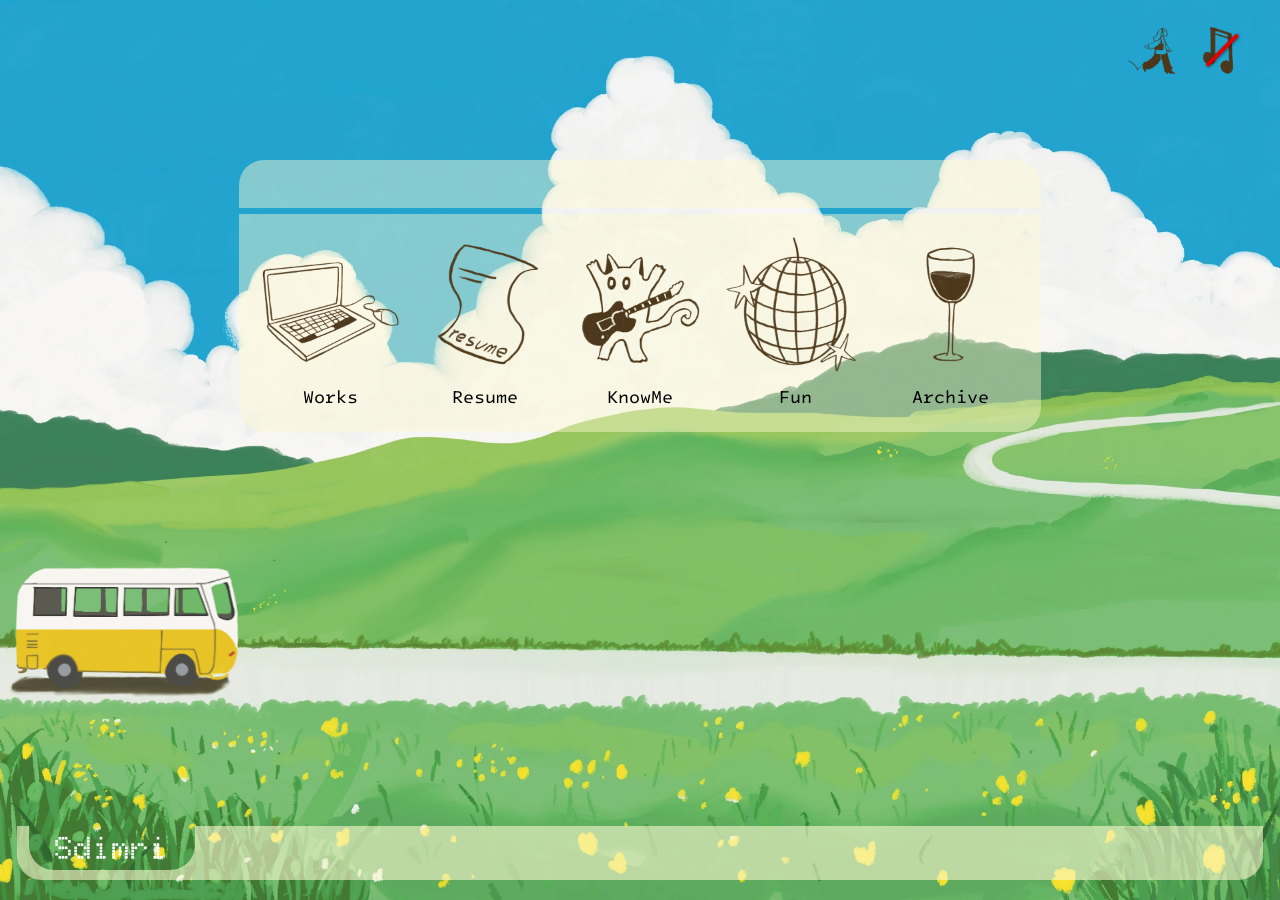
==== commit 221ee9b4: "feat: complete mom's recipe case study, fix nav padding, doto typography, selection highlight, and d" ====
--- a/index.html
+++ b/index.html
@@ -1,8 +1,10 @@
 <!DOCTYPE html>
-<html lang="en" data-view="desktop">
+<html lang="en" data-view="desktop" data-theme="dark">
 <head>
   <script>
     (function () {
+      try { localStorage.removeItem('theme'); } catch(e){}
+      document.documentElement.dataset.theme = 'dark';
       const urlParam = new URLSearchParams(window.location.search).get('view');
       if (urlParam === 'scroll') {
         document.documentElement.dataset.view = 'scroll';
@@ -17,12 +19,96 @@
   <link rel="preconnect" href="https://fonts.googleapis.com">
   <link rel="preconnect" href="https://fonts.gstatic.com" crossorigin>
   <link href="https://fonts.googleapis.com/css2?family=DM+Sans:opsz,wght@9..40,400;9..40,500;9..40,600;9..40,700&family=Noto+Serif+Lao:wght@300;400;500;600;700&family=JetBrains+Mono:wght@400;500&family=Bangers&family=Doto:wght@100..900&family=Intel+One+Mono:wght@400;700&display=swap" rel="stylesheet">
-  <link rel="stylesheet" href="design-system.css">
+  <link rel="stylesheet" href="design-system.css?v=20261119e">
   <style>
     /* ─────────────────────────────────────────────
-       Homepage-specific styles
-       Built on design-system tokens. Editorial layout.
+       Global Token & Component Enforcement
+       Guarantees pure black #000000, #9173D7 accent & selection,
+       Doto Black headings, and zero navbar clipping/dividers.
        ───────────────────────────────────────────── */
+    :root, [data-theme="dark"], [data-theme="light"], html, body {
+      --paper: #000000 !important;
+      --paper-2: #000000 !important;
+      --accent: #9173D7 !important;
+      --accent-ink: #9173D7 !important;
+      --accent-soft: rgba(145, 115, 215, 0.18) !important;
+      --selection: #9173D7 !important;
+      --font-display: 'Doto', monospace !important;
+      --font-body: 'DM Sans', system-ui, -apple-system, sans-serif !important;
+      --font-mono: 'DM Sans', system-ui, -apple-system, sans-serif !important;
+      background-color: #000000 !important;
+      color: #ededea;
+    }
+
+    ::selection {
+      background: #9173D7 !important;
+      color: #ffffff !important;
+    }
+    ::-moz-selection {
+      background: #9173D7 !important;
+      color: #ffffff !important;
+    }
+
+    /* Modern spacious Navbar - pure black #000000, zero cutting, zero lines */
+    .titlebar {
+      position: sticky !important;
+      top: 0 !important;
+      z-index: 100 !important;
+      background: #000000 !important;
+      background-color: #000000 !important;
+      border: none !important;
+      border-bottom: none !important;
+      box-shadow: none !important;
+      outline: none !important;
+      padding-top: 14px !important;
+      padding-bottom: 12px !important;
+    }
+    .titlebar-inner {
+      height: auto !important;
+      min-height: 64px !important;
+      background: transparent !important;
+      border: none !important;
+      box-shadow: none !important;
+    }
+    .titlebar .tb-brand-img {
+      height: 58px !important;
+      max-height: 58px !important;
+      width: auto !important;
+      object-fit: contain !important;
+      display: block !important;
+      margin: 0 !important;
+      padding: 0 !important;
+      border: none !important;
+      transition: transform 0.2s ease;
+    }
+
+    /* Hero "Saumya" Title - Explicit Doto Black */
+    .hero-saumya-title {
+      font-family: 'Doto', monospace !important;
+      font-weight: 900 !important;
+      font-variation-settings: 'ROND' 0 !important;
+      font-size: clamp(3.5rem, 7.5vw + 1rem, 6.75rem) !important;
+      line-height: 0.98 !important;
+      color: #ffffff !important;
+      margin: 0 !important;
+    }
+
+    /* Headings in Doto 900 */
+    .display, h1, .h1, h2, .h2 {
+      font-family: 'Doto', monospace !important;
+      font-weight: 900 !important;
+    }
+
+    /* Selected Work titles in DM Sans */
+    .work-row .name {
+      font-family: 'DM Sans', system-ui, sans-serif !important;
+      font-weight: 600 !important;
+    }
+    .work-row .ext-tag {
+      font-family: 'DM Sans', system-ui, sans-serif !important;
+      color: #9173D7 !important;
+      border-color: #9173D7 !important;
+    }
 
     /* ---- View mode toggle (Switch to Desktop Mode) ---- */
     .tb-view {
@@ -1273,15 +1359,15 @@
     /* Descriptive Preview Card (Figma Frame 16) */
     .works-preview-card {
       width: 726px;
-      min-height: 108px;
+      min-height: 120px;
       background: rgba(252, 248, 209, 0.45);
       border-radius: 25px;
       margin-top: 14px;
-      padding: 16px 32px;
+      padding: 18px 28px;
       box-sizing: border-box;
       display: flex;
       align-items: center;
-      gap: 32px;
+      gap: 24px;
       cursor: pointer;
       user-select: none;
       box-shadow: 0 4px 16px rgba(0, 0, 0, 0.05);
@@ -1301,34 +1387,36 @@
       flex: 1;
       display: flex;
       flex-direction: column;
-      gap: 8px;
+      gap: 6px;
       min-width: 0;
+      width: 100%;
     }
     .works-preview-row1 {
       display: flex;
-      align-items: baseline;
-      justify-content: space-between;
-      gap: 16px;
+      flex-direction: column;
+      align-items: flex-start;
+      gap: 4px;
       width: 100%;
     }
     .works-preview-title {
       font-family: 'Doto', monospace;
       font-weight: 900;
-      font-size: 32px;
-      line-height: 38px;
+      font-size: 28px;
+      line-height: 32px;
       color: #E30000;
       margin: 0;
-      white-space: nowrap;
+      white-space: normal;
+      word-break: break-word;
     }
     .works-preview-desc {
       font-family: 'Doto', monospace;
       font-weight: 800;
-      font-size: 16px;
-      line-height: 19px;
+      font-size: 15px;
+      line-height: 20px;
       color: #000000;
       margin: 0;
-      flex: 1;
-      text-align: right;
+      width: 100%;
+      text-align: left;
     }
     .works-preview-pills {
       border: 0.5px solid #000000;
@@ -1340,12 +1428,13 @@
       justify-content: space-between;
       box-sizing: border-box;
       width: 100%;
+      margin-top: 4px;
     }
     .works-preview-pill {
       font-family: 'Doto', monospace;
       font-weight: 800;
-      font-size: 16px;
-      line-height: 19px;
+      font-size: 15px;
+      line-height: 18px;
       color: #000000;
     }
 
@@ -2095,8 +2184,9 @@
     </button>
   </div>
 
-  <!-- Hidden background YouTube music iframe -->
-  <iframe id="bgMusicPlayer" width="1" height="1" style="position:absolute;left:-9999px;opacity:0;pointer-events:none;" allow="autoplay" src=""></iframe>
+  <!-- Hidden background music player: preloaded so music starts immediately on toggle without 5s cold-load delay -->
+  <iframe id="bgMusicPlayer" width="1" height="1" style="position:absolute;left:-9999px;opacity:0;pointer-events:none;" allow="autoplay" src="https://www.youtube-nocookie.com/embed/TZAin-Af_Ws?enablejsapi=1&autoplay=0&loop=1&playlist=TZAin-Af_Ws"></iframe>
+  <audio id="localBgAudio" loop preload="auto" src="assets/audio/bg-music.mp3"></audio>
 
   <!-- START panel (draggable + resizable, 802px wide, FCF8D1 45% opacity with 7px zero-opacity gap) -->
   <div class="start-panel" id="startPanel">
@@ -2142,6 +2232,9 @@
 <!-- About Me window (Figma 545:99) -->
 <div class="desktop-window" id="windowMe" data-window-id="me">
   <div class="window-header">
+    <button class="window-back-btn" id="meBackBtn" type="button" aria-label="Back to desktop">
+      <img src="assets/desktop/pixel-arrow-left.svg" alt="Back" draggable="false">
+    </button>
     <button class="window-close-btn" data-close-window="me" aria-label="Close">
       <img src="assets/desktop/icon-close.svg" alt="Close" draggable="false">
     </button>
@@ -2341,18 +2434,11 @@
 <!-- End .desktop-layout -->
 
 <script>
-  // Title bar theme toggle
+  // Ensure dark mode (#000000) permanently
   (function () {
     const root = document.documentElement;
-    const KEY = 'theme';
-    const saved = localStorage.getItem(KEY) || 'dark';
-    root.dataset.theme = saved;
-    const btn = document.getElementById('themeToggle');
-    if (btn) btn.addEventListener('click', () => {
-      const next = root.dataset.theme === 'light' ? 'dark' : 'light';
-      root.dataset.theme = next;
-      localStorage.setItem(KEY, next);
-    });
+    try { localStorage.removeItem('theme'); } catch (e) {}
+    root.dataset.theme = 'dark';
   })();
 
   // View mode toggle (Scroll ↔ Desktop) - works from both title bar and taskbar
@@ -3194,12 +3280,22 @@
       });
     }
 
-    // Music toggle: plays/pauses background YouTube track
+    // Music toggle: plays/pauses background YouTube track with instant response (no 5s cold load)
     const musicBtn = document.getElementById('decoMusicBtn');
     const musicTooltip = document.getElementById('musicTooltip');
     const bgPlayer = document.getElementById('bgMusicPlayer');
+    const localBgAudio = document.getElementById('localBgAudio');
     let isMusicPlaying = false;
-    const YOUTUBE_STREAM = 'https://www.youtube-nocookie.com/embed/TZAin-Af_Ws?autoplay=1&loop=1&playlist=TZAin-Af_Ws&enablejsapi=1';
+
+    function sendYtCommand(funcName) {
+      if (bgPlayer && bgPlayer.contentWindow) {
+        bgPlayer.contentWindow.postMessage(JSON.stringify({
+          event: 'command',
+          func: funcName,
+          args: []
+        }), '*');
+      }
+    }
 
     if (musicBtn) {
       musicBtn.addEventListener('click', (e) => {
@@ -3210,16 +3306,56 @@
           if (musicTooltip) musicTooltip.textContent = 'disable music';
           musicBtn.setAttribute('aria-label', 'disable music');
           musicBtn.title = 'disable music';
-          if (bgPlayer) bgPlayer.src = YOUTUBE_STREAM;
+          // Check for local bg-music.mp3 first, or trigger preloaded YouTube immediately
+          if (localBgAudio && localBgAudio.src && !localBgAudio.error) {
+            const p = localBgAudio.play();
+            if (p) p.catch(() => sendYtCommand('playVideo'));
+          } else {
+            sendYtCommand('playVideo');
+          }
         } else {
           musicBtn.classList.add('is-muted');
           if (musicTooltip) musicTooltip.textContent = 'enable music';
           musicBtn.setAttribute('aria-label', 'enable music');
           musicBtn.title = 'enable music';
-          if (bgPlayer) bgPlayer.src = '';
+          if (localBgAudio) localBgAudio.pause();
+          sendYtCommand('pauseVideo');
         }
       });
     }
+
+    // ── Desktop Click Sound System ──
+    // Authentic tactile mouse clicking sound on any project, icon, tab, or button click
+    const clickAudio = new Audio('assets/audio/click.wav');
+    clickAudio.preload = 'auto';
+
+    // If user provides a custom assets/audio/click.mp3, automatically use it
+    const userClickAudio = new Audio('assets/audio/click.mp3');
+    userClickAudio.addEventListener('canplaythrough', () => {
+      clickAudio.src = 'assets/audio/click.mp3';
+    });
+
+    function playClickSound() {
+      try {
+        const snd = clickAudio.cloneNode();
+        snd.volume = 0.5;
+        snd.play().catch(() => {});
+      } catch(e) {}
+    }
+    window.playClickSound = playClickSound;
+
+    document.addEventListener('click', (e) => {
+      if (document.documentElement.dataset.view !== 'desktop') return;
+      const clickable = e.target.closest(
+        '.desktop-icon, .works-item, .fun-item, .archive-item, .taskbar-tab, ' +
+        '.taskbar-notch, .window-close-btn, .window-back-btn, .archive-filter-btn, ' +
+        '.fun-redo-btn, .deco-btn, .works-preview-card, .fun-preview-card, ' +
+        'button, a, .start-item'
+      );
+      if (clickable) {
+        playClickSound();
+      }
+    }, true);
 
     // Initial state: show desktop home
     showDesktopHome();
--- a/design-system.css
+++ b/design-system.css
@@ -20,7 +20,7 @@
   --accent-ink:   #9173D7;   /* accent text */
   --rule:         rgba(255, 255, 255, 0.08);
   --rule-strong:  rgba(255, 255, 255, 0.15);
-  --selection:    rgba(145, 115, 215, 0.35);
+  --selection:    #9173D7;
 
   /* Typography */
   --font-display: 'Doto', monospace;
@@ -83,7 +83,8 @@
 }
 img, svg, video { max-width: 100%; display: block; }
 button { font: inherit; color: inherit; background: none; border: 0; padding: 0; cursor: pointer; }
-::selection { background: var(--selection); }
+::selection { background: #9173D7 !important; color: #ffffff !important; }
+::-moz-selection { background: #9173D7 !important; color: #ffffff !important; }
 
 /* ---- LINKS ---- */
 a {
@@ -445,25 +446,34 @@
    Modern, sleek spacious header with cursive brand logo on the left,
    expanded menu items, and larger icons. Reads seamlessly on pure black. */
 .titlebar {
-  position: sticky; top: 0; z-index: 50;
-  background: var(--paper);
-  border-bottom: none;
-  box-shadow: none;
+  position: sticky; top: 0; z-index: 100;
+  background: #000000 !important;
+  background-color: #000000 !important;
+  border: none !important;
+  border-bottom: none !important;
+  box-shadow: none !important;
+  padding-top: 14px;
+  padding-bottom: 10px;
 }
 .titlebar-inner {
   display: flex; align-items: center; justify-content: space-between;
-  height: 76px;
+  height: auto;
+  min-height: 60px;
   max-width: var(--container);
   margin-inline: auto;
   padding-inline: var(--gutter);
   gap: var(--sp-6);
+  background: transparent !important;
+  border: none !important;
+  box-shadow: none !important;
 }
 .titlebar .tb-title {
   display: inline-flex; align-items: center; gap: var(--sp-2);
   text-decoration: none;
 }
 .titlebar .tb-brand-img {
-  height: 52px;
+  height: 58px;
+  max-height: 58px;
   width: auto;
   display: block;
   object-fit: contain;
@@ -570,33 +580,32 @@
 }
 
 /* ============================================================
-   LIGHT THEME — same accent, mirrored surface hierarchy.
-   Apply by setting data-theme="light" on <html> or <body>.
+   LIGHT THEME FALLBACK — normalized to pure black and lilac accent.
    ============================================================ */
 [data-theme="light"] {
-  --paper:        #f4f3ee;   /* warm off-white page bg */
-  --paper-2:      #e8e6df;   /* lifted surface */
-  --sage:         #ddd9cf;   /* callout / contrast */
-  --sage-2:       #c8c4b8;   /* border on lifted */
-  --ink:          #16161a;
-  --ink-soft:     #5c5c54;
-  --ink-faint:    #97928a;
-  --accent:       #f5c64a;   /* same amber */
-  --accent-soft:  rgba(245, 198, 74, 0.28);
-  --accent-ink:   #8a6010;   /* deeper amber — readable as link text on light */
-  --rule:         rgba(0, 0, 0, 0.10);
-  --rule-strong:  rgba(0, 0, 0, 0.22);
-  --selection:    rgba(245, 198, 74, 0.40);
-
-  --shadow-soft:  0 1px 0 rgba(0,0,0,0.04), 0 8px 24px -8px rgba(0,0,0,0.12);
-  --shadow-frame: 2px 2px 0 rgba(0,0,0,0.5);
-}
-
-/* Component overrides — places where bevels / button surfaces
-   need to flip direction in light mode.                       */
+  --paper:        #000000;
+  --paper-2:      #000000;
+  --sage:         #111116;
+  --sage-2:       #20202a;
+  --ink:          #ededea;
+  --ink-soft:     #a4a49d;
+  --ink-faint:    #6c6c66;
+  --accent:       #9173D7;
+  --accent-soft:  rgba(145, 115, 215, 0.16);
+  --accent-ink:   #9173D7;
+  --rule:         rgba(255, 255, 255, 0.08);
+  --rule-strong:  rgba(255, 255, 255, 0.15);
+  --selection:    #9173D7;
+
+  --shadow-soft:  0 1px 0 rgba(255,255,255,0.04), 0 12px 32px -10px rgba(0,0,0,0.7);
+  --shadow-frame: 2px 2px 0 rgba(0,0,0,0.6), 0 0 0 1px rgba(255,255,255,0.04);
+}
+
 [data-theme="light"] .titlebar {
-  box-shadow: inset 0 1px 0 rgba(255,255,255,0.8),
-              inset 0 -1px 0 rgba(0,0,0,0.04);
+  background: #000000 !important;
+  border: none !important;
+  border-bottom: none !important;
+  box-shadow: none !important;
 }
 [data-theme="light"] .titlebar .tb-controls button,
 [data-theme="light"] .titlebar .tb-theme {
